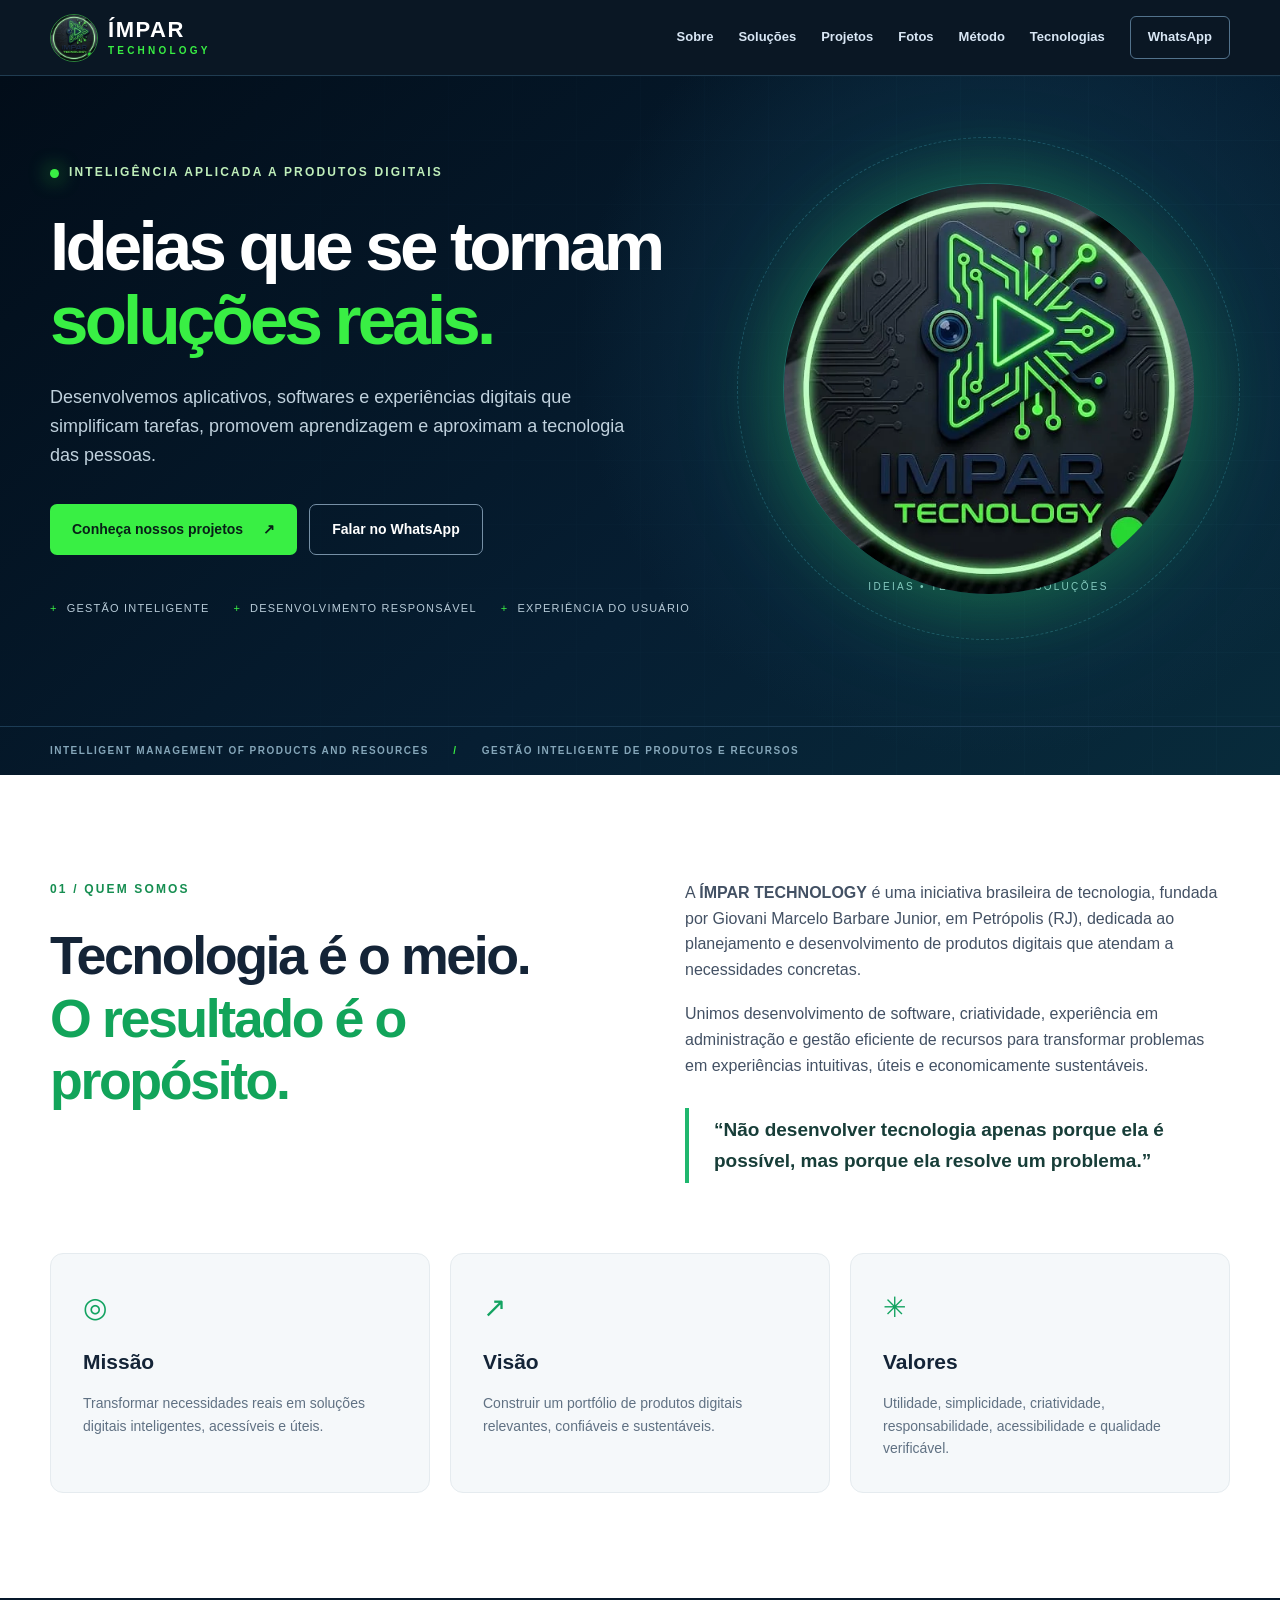
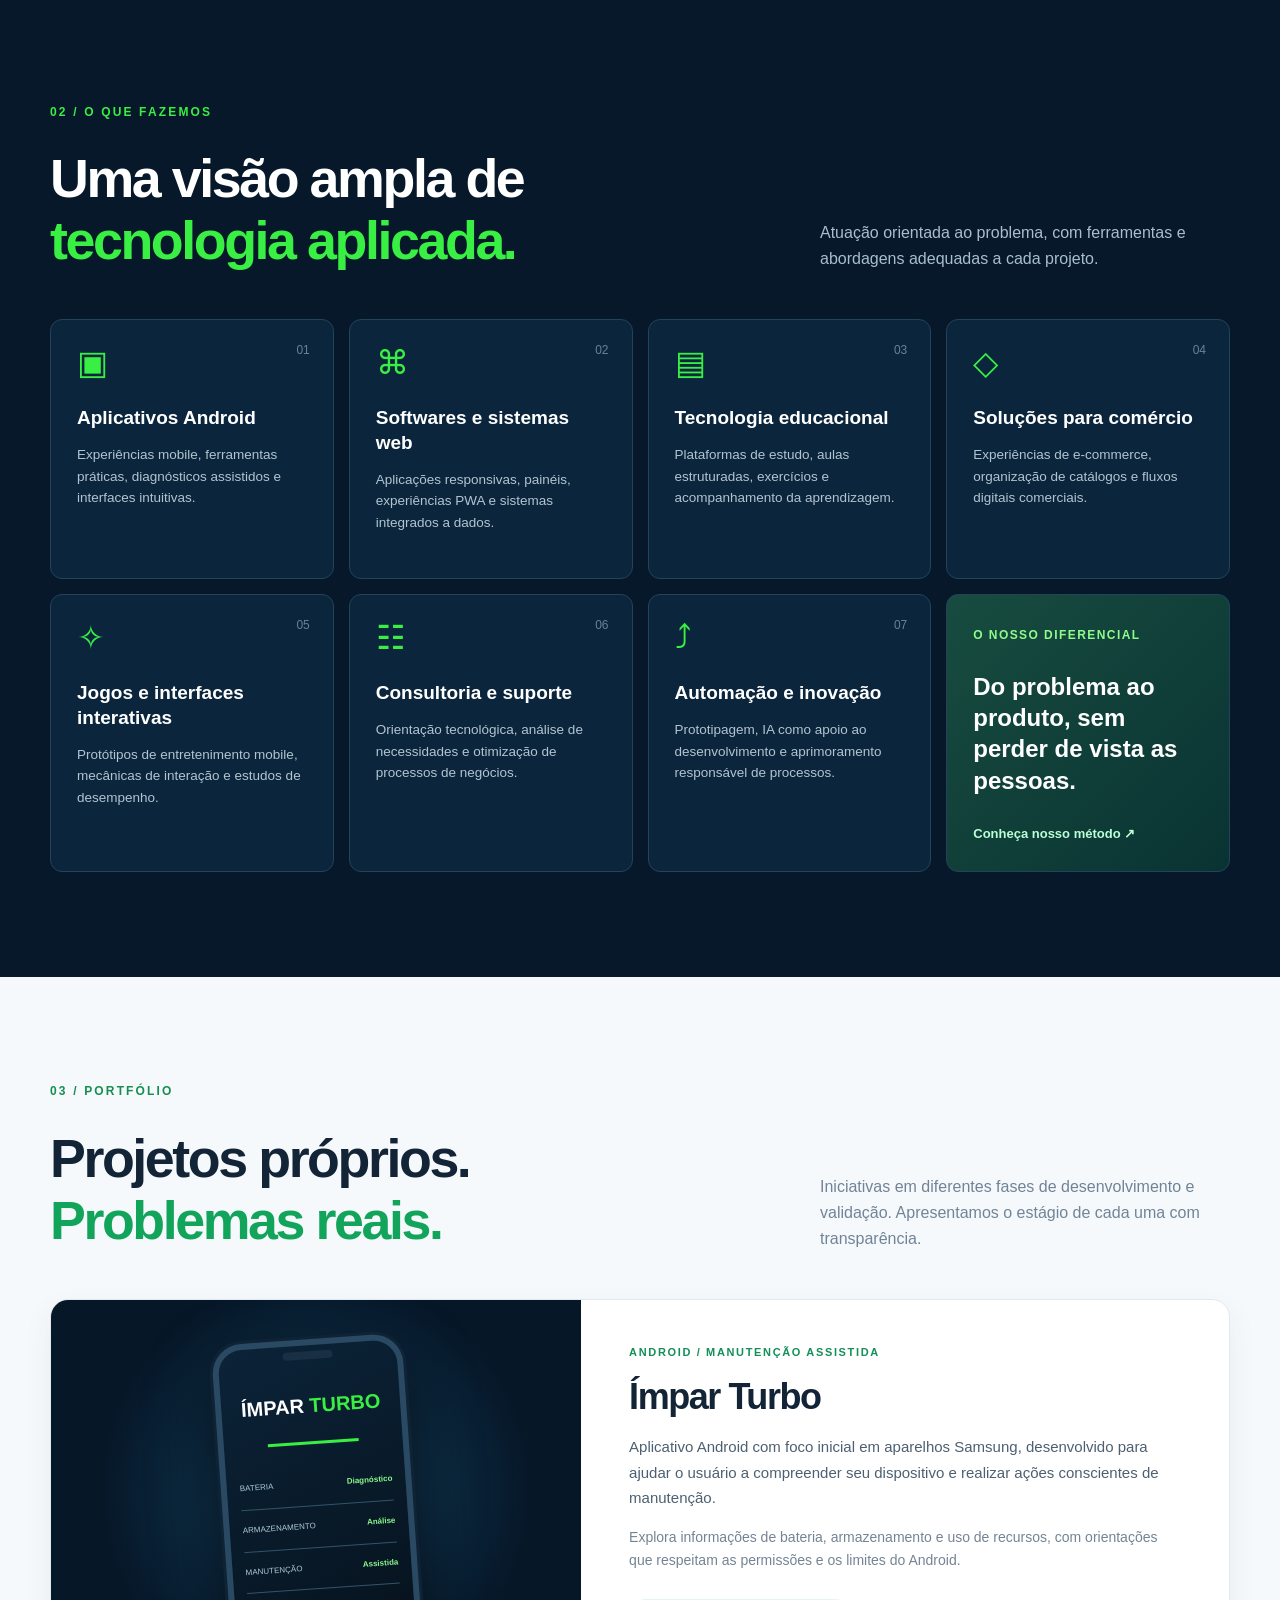
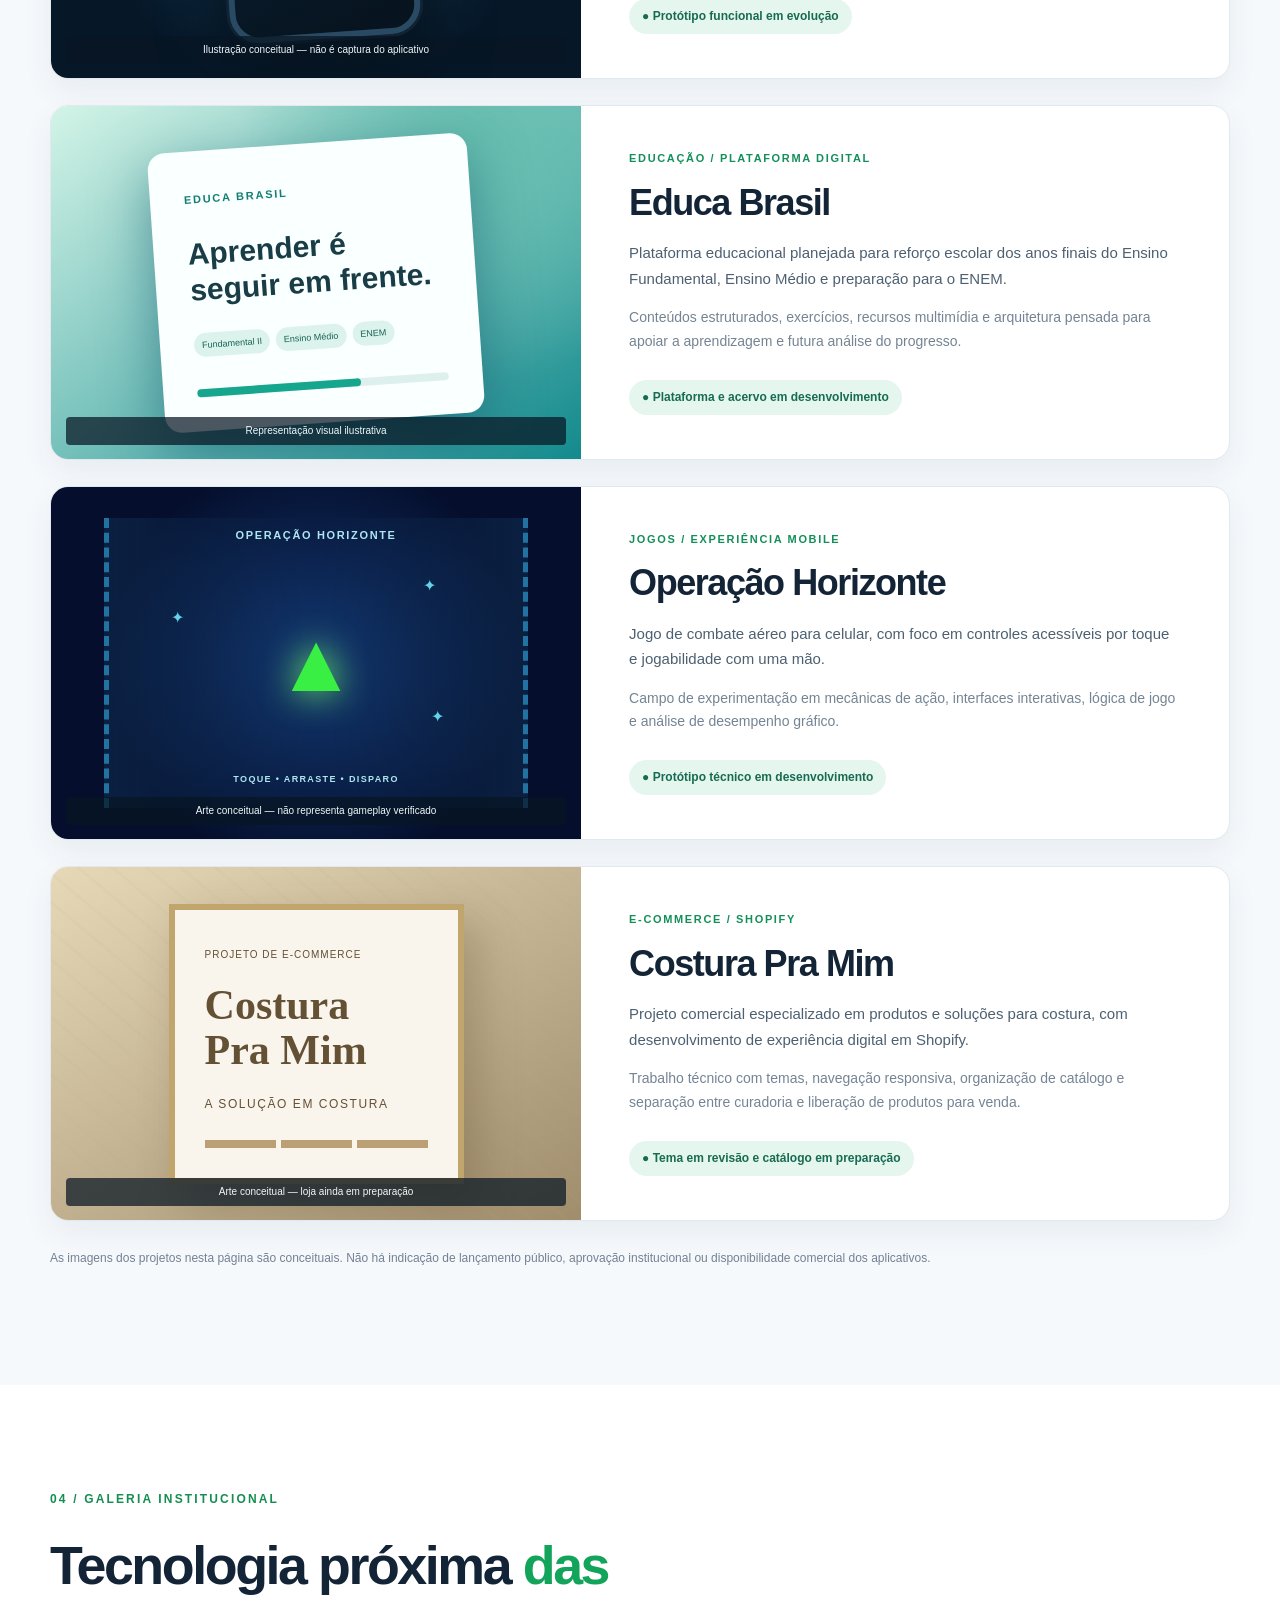
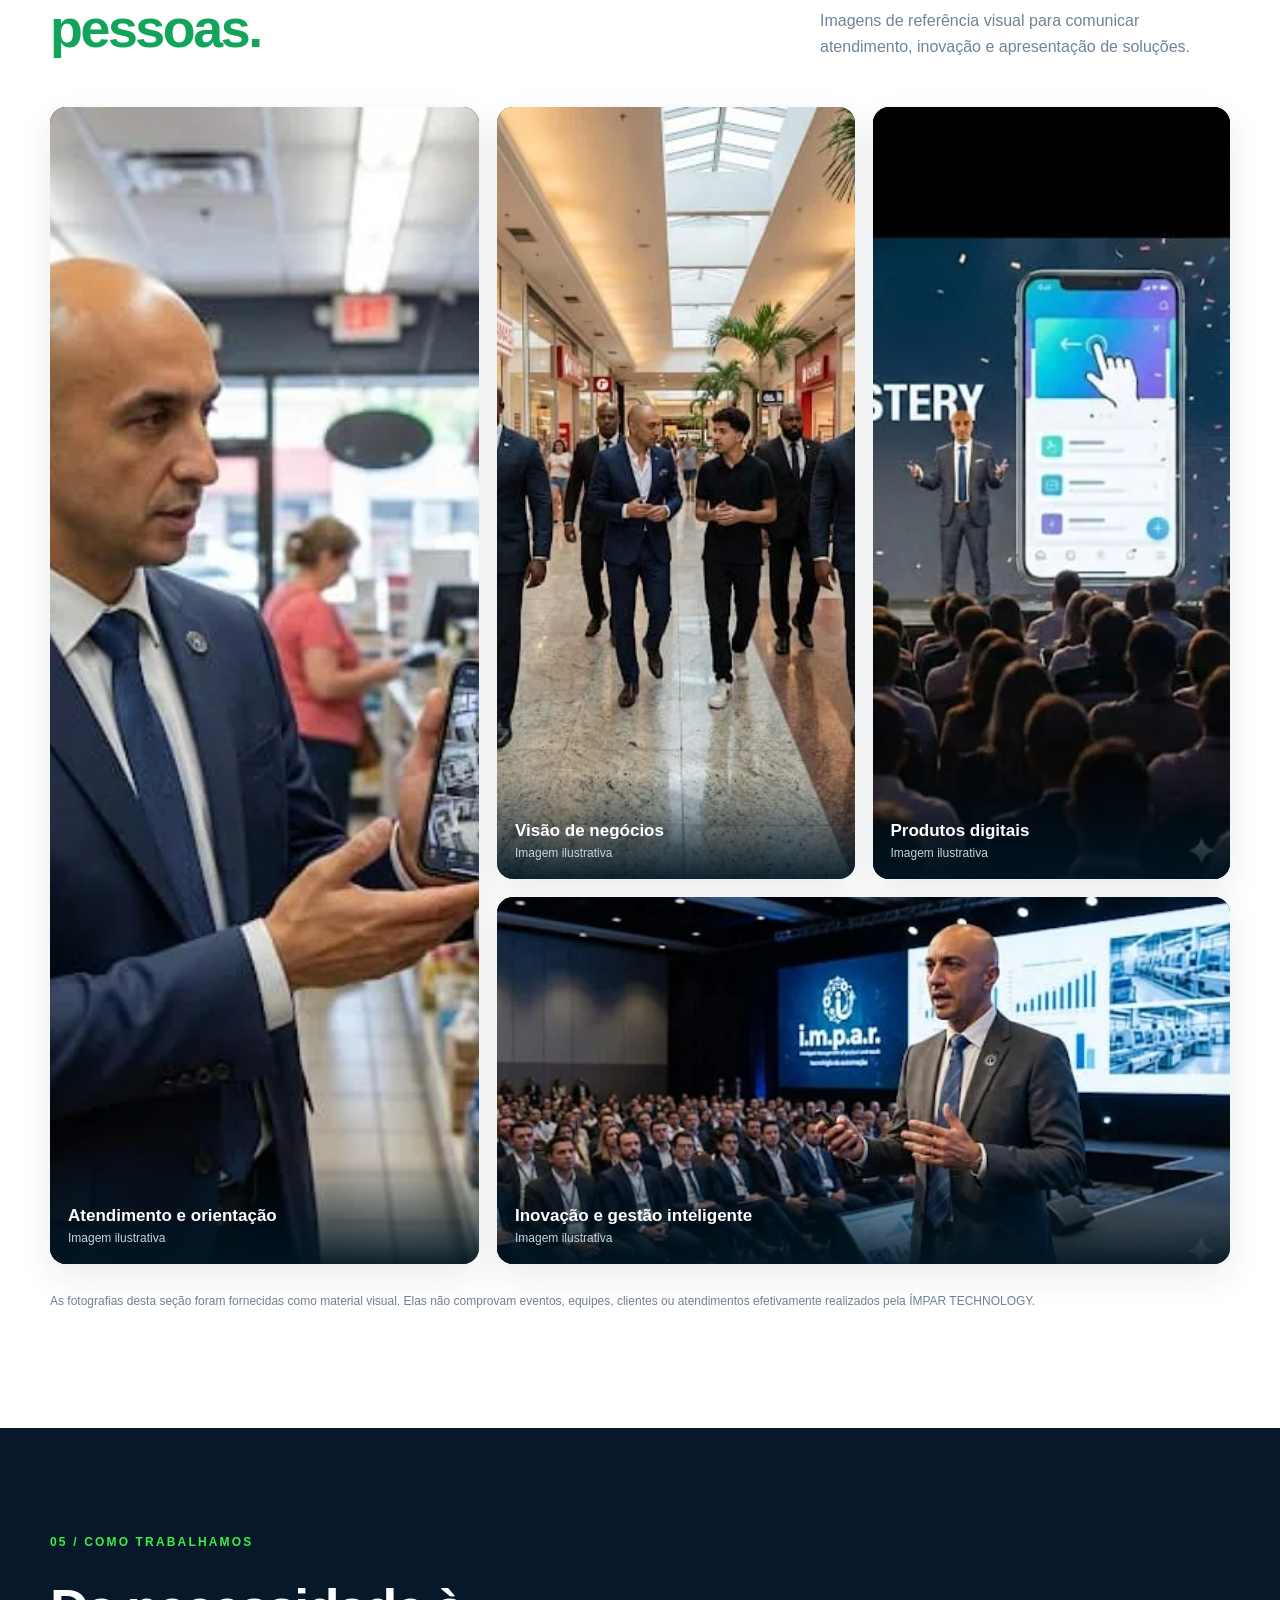
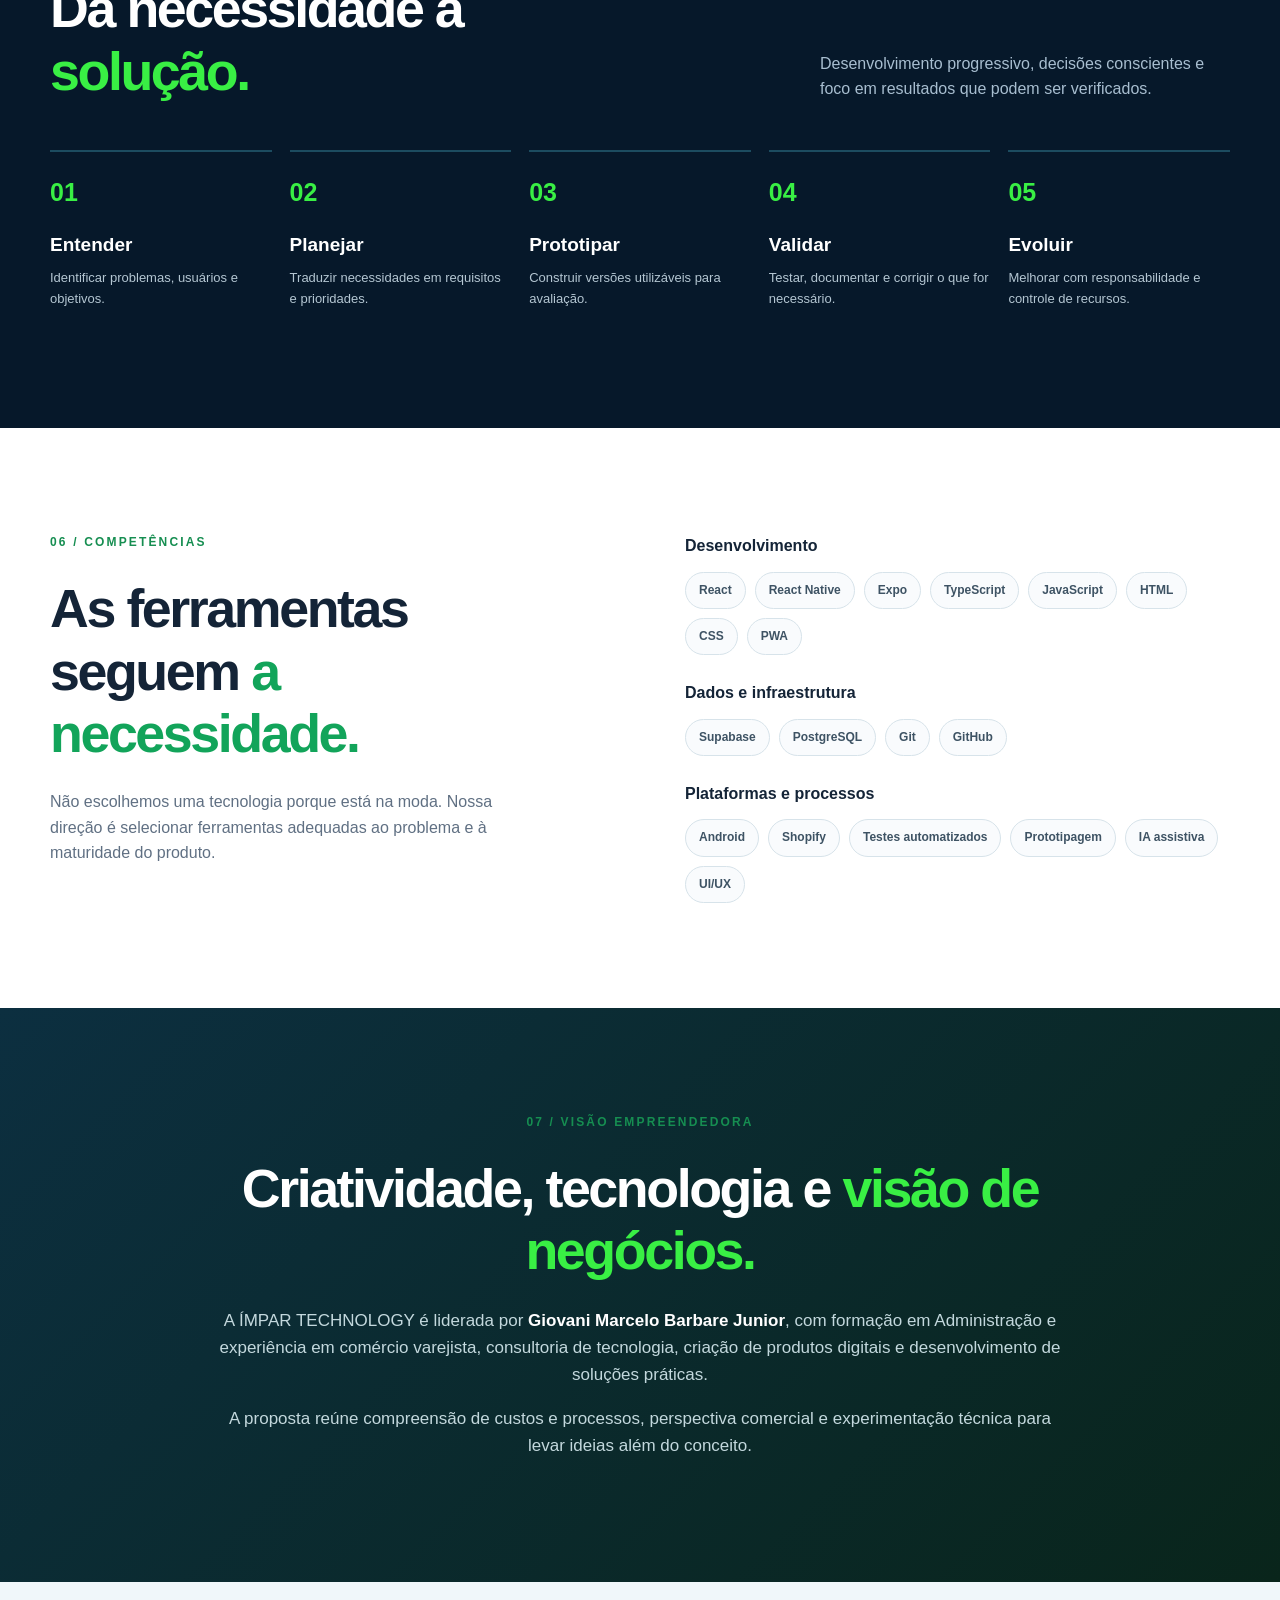
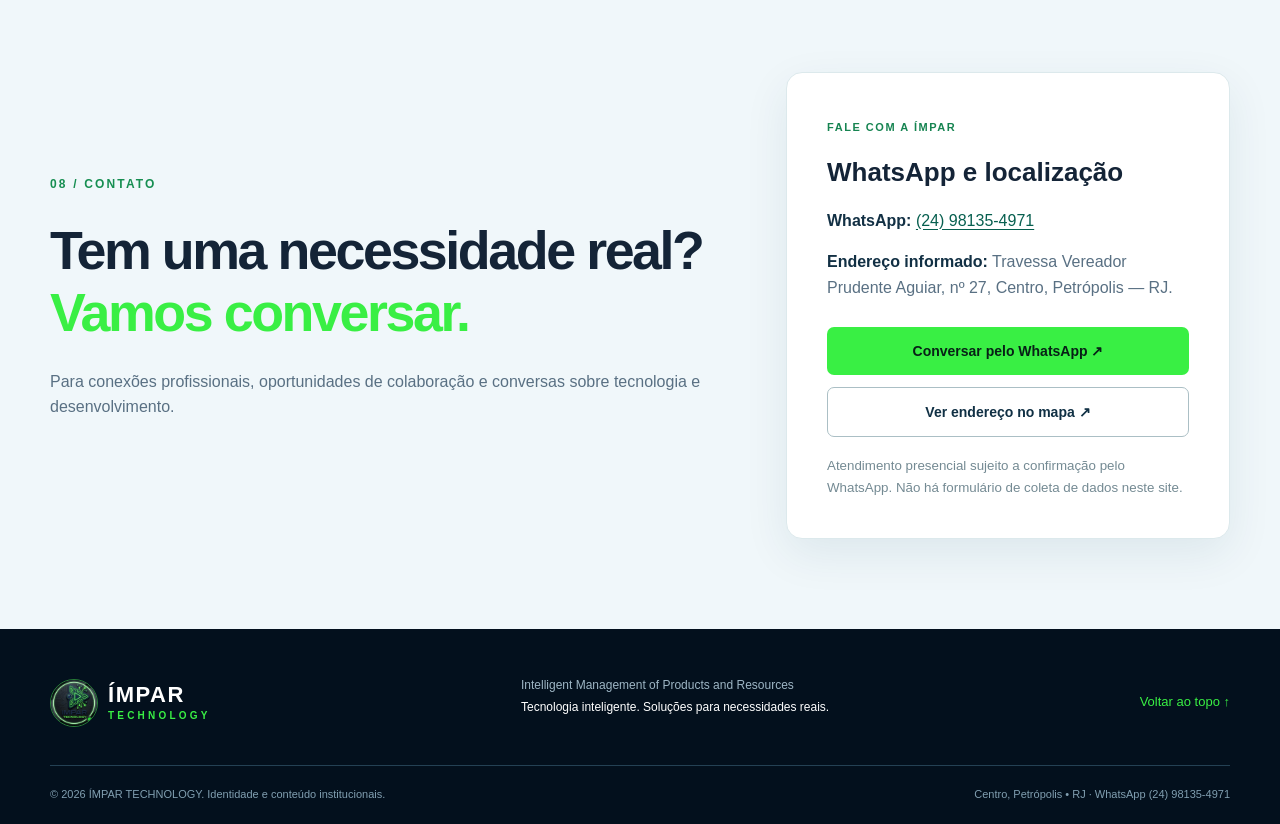
==== index.html @ 5c292a4a "Add files via upload" ====
<!doctype html>
<html lang="pt-BR">
<head>
<meta charset="utf-8"><meta name="viewport" content="width=device-width,initial-scale=1">
<meta name="theme-color" content="#06182a"><meta name="description" content="ÍMPAR TECHNOLOGY — Intelligent Management of Products and Resources. Desenvolvimento de aplicativos Android, softwares, plataformas educacionais, e-commerce e soluções digitais úteis.">
<meta name="format-detection" content="telephone=no"><meta property="og:title" content="ÍMPAR TECHNOLOGY | Tecnologia inteligente"><meta property="og:description" content="Tecnologia inteligente. Soluções para necessidades reais."><meta property="og:type" content="website"><meta property="og:image" content="assets/logo-triangulo.webp">
<link rel="icon" href="assets/favicon.svg" type="image/svg+xml"><link rel="stylesheet" href="styles.css">
<title>ÍMPAR TECHNOLOGY — Soluções para necessidades reais</title>
</head>
<body>
<a class="skip" href="#conteudo">Pular para o conteúdo</a>
<header class="header" id="topo"><div class="container nav">
<a href="#topo" class="brand" aria-label="ÍMPAR TECHNOLOGY — início"><img src="assets/logo-triangulo.webp" alt="" width="46" height="46"><span><strong>ÍMPAR</strong><small>TECHNOLOGY</small></span></a>
<button class="menu-toggle" type="button" aria-label="Abrir menu" aria-controls="menu" aria-expanded="false"><span></span><span></span><span></span></button>
<nav id="menu" aria-label="Navegação principal"><a href="#sobre">Sobre</a><a href="#solucoes">Soluções</a><a href="#projetos">Projetos</a><a href="#galeria">Fotos</a><a href="#metodo">Método</a><a href="#tecnologias">Tecnologias</a><a class="nav-contact" href="https://wa.me/5524981354971?text=Ol%C3%A1%2C%20vim%20pelo%20site%20da%20%C3%8DMpar%20Technology." target="_blank" rel="noopener noreferrer">WhatsApp</a></nav>
</div></header>
<main id="conteudo">
<section class="hero"><div class="hero-grid"></div><div class="container hero-layout"><div class="hero-copy"><div class="eyebrow"><span class="pulse"></span> Inteligência aplicada a produtos digitais</div><h1>Ideias que se tornam <em>soluções reais.</em></h1><p>Desenvolvemos aplicativos, softwares e experiências digitais que simplificam tarefas, promovem aprendizagem e aproximam a tecnologia das pessoas.</p><div class="hero-actions"><a class="button primary" href="#projetos">Conheça nossos projetos <span aria-hidden="true">↗</span></a><a class="button secondary" href="https://wa.me/5524981354971?text=Ol%C3%A1%2C%20vim%20pelo%20site%20da%20%C3%8DMpar%20Technology." target="_blank" rel="noopener noreferrer">Falar no WhatsApp</a></div><div class="hero-traits"><span>Gestão inteligente</span><span>Desenvolvimento responsável</span><span>Experiência do usuário</span></div></div><div class="hero-art"><div class="orbit orbit1"></div><div class="orbit orbit2"></div><div class="orbit orbit3"></div><img src="assets/logo-triangulo.webp" alt="Identidade visual da ÍMPAR: triângulo verde com circuitos eletrônicos" width="450" height="450"><span class="art-label">IDEIAS • TECNOLOGIA • SOLUÇÕES</span></div></div><div class="hero-bottom"><div class="container">INTELLIGENT MANAGEMENT OF PRODUCTS AND RESOURCES <span aria-hidden="true">/</span> GESTÃO INTELIGENTE DE PRODUTOS E RECURSOS</div></div></section>
<section class="section about" id="sobre"><div class="container two-col"><div><span class="section-label">01 / QUEM SOMOS</span><h2>Tecnologia é o meio.<br><span class="accent">O resultado é o propósito.</span></h2></div><div class="body-copy"><p>A <strong>ÍMPAR TECHNOLOGY</strong> é uma iniciativa brasileira de tecnologia, fundada por Giovani Marcelo Barbare Junior, em Petrópolis (RJ), dedicada ao planejamento e desenvolvimento de produtos digitais que atendam a necessidades concretas.</p><p>Unimos desenvolvimento de software, criatividade, experiência em administração e gestão eficiente de recursos para transformar problemas em experiências intuitivas, úteis e economicamente sustentáveis.</p><div class="quote">“Não desenvolver tecnologia apenas porque ela é possível, mas porque ela resolve um problema.”</div></div></div>
<div class="container pillars"><article><span class="mini-icon">◎</span><h3>Missão</h3><p>Transformar necessidades reais em soluções digitais inteligentes, acessíveis e úteis.</p></article><article><span class="mini-icon">↗</span><h3>Visão</h3><p>Construir um portfólio de produtos digitais relevantes, confiáveis e sustentáveis.</p></article><article><span class="mini-icon">✳</span><h3>Valores</h3><p>Utilidade, simplicidade, criatividade, responsabilidade, acessibilidade e qualidade verificável.</p></article></div></section>
<section class="section section-dark" id="solucoes"><div class="container"><span class="section-label">02 / O QUE FAZEMOS</span><div class="section-head"><h2>Uma visão ampla de <span class="accent">tecnologia aplicada.</span></h2><p>Atuação orientada ao problema, com ferramentas e abordagens adequadas a cada projeto.</p></div><div class="service-grid"><article class="service"><span class="service-number">01</span><div class="service-icon">▣</div><h3>Aplicativos Android</h3><p>Experiências mobile, ferramentas práticas, diagnósticos assistidos e interfaces intuitivas.</p></article><article class="service"><span class="service-number">02</span><div class="service-icon">⌘</div><h3>Softwares e sistemas web</h3><p>Aplicações responsivas, painéis, experiências PWA e sistemas integrados a dados.</p></article><article class="service"><span class="service-number">03</span><div class="service-icon">▤</div><h3>Tecnologia educacional</h3><p>Plataformas de estudo, aulas estruturadas, exercícios e acompanhamento da aprendizagem.</p></article><article class="service"><span class="service-number">04</span><div class="service-icon">◇</div><h3>Soluções para comércio</h3><p>Experiências de e-commerce, organização de catálogos e fluxos digitais comerciais.</p></article><article class="service"><span class="service-number">05</span><div class="service-icon">✧</div><h3>Jogos e interfaces interativas</h3><p>Protótipos de entretenimento mobile, mecânicas de interação e estudos de desempenho.</p></article><article class="service"><span class="service-number">06</span><div class="service-icon">☷</div><h3>Consultoria e suporte</h3><p>Orientação tecnológica, análise de necessidades e otimização de processos de negócios.</p></article><article class="service"><span class="service-number">07</span><div class="service-icon">⤴</div><h3>Automação e inovação</h3><p>Prototipagem, IA como apoio ao desenvolvimento e aprimoramento responsável de processos.</p></article><article class="service service-final"><span>O nosso diferencial</span><h3>Do problema ao produto, sem perder de vista as pessoas.</h3><a href="#metodo">Conheça nosso método ↗</a></article></div></div></section>
<section class="section projects" id="projetos"><div class="container"><span class="section-label">03 / PORTFÓLIO</span><div class="section-head"><h2>Projetos próprios.<br><span class="accent">Problemas reais.</span></h2><p>Iniciativas em diferentes fases de desenvolvimento e validação. Apresentamos o estágio de cada uma com transparência.</p></div>
<div class="project-list"><article class="project-card"><div class="project-visual visual-turbo"><div class="device"><div class="device-top"></div><div class="device-title">ÍMPAR <b>TURBO</b></div><div class="device-line"></div><div class="device-stat">BATERIA <strong>Diagnóstico</strong></div><div class="device-stat">ARMAZENAMENTO <strong>Análise</strong></div><div class="device-stat">MANUTENÇÃO <strong>Assistida</strong></div></div><span class="visual-caption">Ilustração conceitual — não é captura do aplicativo</span></div><div class="project-text"><div class="project-tag">ANDROID / MANUTENÇÃO ASSISTIDA</div><h3>Ímpar Turbo</h3><p>Aplicativo Android com foco inicial em aparelhos Samsung, desenvolvido para ajudar o usuário a compreender seu dispositivo e realizar ações conscientes de manutenção.</p><p class="project-details">Explora informações de bateria, armazenamento e uso de recursos, com orientações que respeitam as permissões e os limites do Android.</p><div class="status">● Protótipo funcional em evolução</div></div></article>
<article class="project-card"><div class="project-visual visual-educa"><div class="edu-card"><span>EDUCA BRASIL</span><h4>Aprender é<br>seguir em frente.</h4><div class="edu-pills"><i>Fundamental II</i><i>Ensino Médio</i><i>ENEM</i></div><div class="edu-progress"><span></span></div></div><span class="visual-caption">Representação visual ilustrativa</span></div><div class="project-text"><div class="project-tag">EDUCAÇÃO / PLATAFORMA DIGITAL</div><h3>Educa Brasil</h3><p>Plataforma educacional planejada para reforço escolar dos anos finais do Ensino Fundamental, Ensino Médio e preparação para o ENEM.</p><p class="project-details">Conteúdos estruturados, exercícios, recursos multimídia e arquitetura pensada para apoiar a aprendizagem e futura análise do progresso.</p><div class="status">● Plataforma e acervo em desenvolvimento</div></div></article>
<article class="project-card"><div class="project-visual visual-game"><div class="game-scene"><span class="game-hud">OPERAÇÃO HORIZONTE</span><span class="star s1">✦</span><span class="star s2">✦</span><span class="star s3">✦</span><div class="plane">▲</div><span class="game-hud bottom">TOQUE • ARRASTE • DISPARO</span></div><span class="visual-caption">Arte conceitual — não representa gameplay verificado</span></div><div class="project-text"><div class="project-tag">JOGOS / EXPERIÊNCIA MOBILE</div><h3>Operação Horizonte</h3><p>Jogo de combate aéreo para celular, com foco em controles acessíveis por toque e jogabilidade com uma mão.</p><p class="project-details">Campo de experimentação em mecânicas de ação, interfaces interativas, lógica de jogo e análise de desempenho gráfico.</p><div class="status">● Protótipo técnico em desenvolvimento</div></div></article>
<article class="project-card"><div class="project-visual visual-costura"><div class="store-illustration"><small>PROJETO DE E-COMMERCE</small><strong>Costura<br>Pra Mim</strong><span>A solução em costura</span><div class="store-lines"><i></i><i></i><i></i></div></div><span class="visual-caption">Arte conceitual — loja ainda em preparação</span></div><div class="project-text"><div class="project-tag">E-COMMERCE / SHOPIFY</div><h3>Costura Pra Mim</h3><p>Projeto comercial especializado em produtos e soluções para costura, com desenvolvimento de experiência digital em Shopify.</p><p class="project-details">Trabalho técnico com temas, navegação responsiva, organização de catálogo e separação entre curadoria e liberação de produtos para venda.</p><div class="status">● Tema em revisão e catálogo em preparação</div></div></article></div>
<p class="footnote">As imagens dos projetos nesta página são conceituais. Não há indicação de lançamento público, aprovação institucional ou disponibilidade comercial dos aplicativos.</p></div></section>
<section class="section photo-section" id="galeria"><div class="container"><span class="section-label">04 / GALERIA INSTITUCIONAL</span><div class="section-head"><h2>Tecnologia próxima <span class="accent">das pessoas.</span></h2><p>Imagens de referência visual para comunicar atendimento, inovação e apresentação de soluções.</p></div><div class="photo-grid">
<figure class="photo-card photo-large"><img src="assets/atendimento-ilustrativo.webp" alt="Cena ilustrativa de apresentação de tecnologia a um cliente em estabelecimento comercial" loading="lazy" width="750" height="920"><figcaption><strong>Atendimento e orientação</strong><span>Imagem ilustrativa</span></figcaption></figure>
<figure class="photo-card"><img src="assets/equipe-ilustrativa.webp" alt="Cena ilustrativa de grupo caminhando em centro comercial" loading="lazy" width="750" height="920"><figcaption><strong>Visão de negócios</strong><span>Imagem ilustrativa</span></figcaption></figure>
<figure class="photo-card"><img src="assets/apresentacao-ilustrativa.webp" alt="Cena ilustrativa de apresentação de aplicativo para uma plateia" loading="lazy" width="750" height="920"><figcaption><strong>Produtos digitais</strong><span>Imagem ilustrativa</span></figcaption></figure>
<figure class="photo-card photo-wide"><img src="assets/evento-ilustrativo.webp" alt="Cena ilustrativa de apresentação corporativa sobre tecnologia e gestão" loading="lazy" width="1200" height="600"><figcaption><strong>Inovação e gestão inteligente</strong><span>Imagem ilustrativa</span></figcaption></figure>
</div><p class="footnote">As fotografias desta seção foram fornecidas como material visual. Elas não comprovam eventos, equipes, clientes ou atendimentos efetivamente realizados pela ÍMPAR TECHNOLOGY.</p></div></section>
<section class="section section-dark" id="metodo"><div class="container"><span class="section-label">05 / COMO TRABALHAMOS</span><div class="section-head"><h2>Da necessidade à <span class="accent">solução.</span></h2><p>Desenvolvimento progressivo, decisões conscientes e foco em resultados que podem ser verificados.</p></div><div class="steps"><div><b>01</b><h3>Entender</h3><p>Identificar problemas, usuários e objetivos.</p></div><div><b>02</b><h3>Planejar</h3><p>Traduzir necessidades em requisitos e prioridades.</p></div><div><b>03</b><h3>Prototipar</h3><p>Construir versões utilizáveis para avaliação.</p></div><div><b>04</b><h3>Validar</h3><p>Testar, documentar e corrigir o que for necessário.</p></div><div><b>05</b><h3>Evoluir</h3><p>Melhorar com responsabilidade e controle de recursos.</p></div></div></div></section>
<section class="section" id="tecnologias"><div class="container two-col"><div><span class="section-label">06 / COMPETÊNCIAS</span><h2>As ferramentas seguem <span class="accent">a necessidade.</span></h2><p class="muted">Não escolhemos uma tecnologia porque está na moda. Nossa direção é selecionar ferramentas adequadas ao problema e à maturidade do produto.</p></div><div class="tech-block"><h3>Desenvolvimento</h3><div class="tags"><span>React</span><span>React Native</span><span>Expo</span><span>TypeScript</span><span>JavaScript</span><span>HTML</span><span>CSS</span><span>PWA</span></div><h3>Dados e infraestrutura</h3><div class="tags"><span>Supabase</span><span>PostgreSQL</span><span>Git</span><span>GitHub</span></div><h3>Plataformas e processos</h3><div class="tags"><span>Android</span><span>Shopify</span><span>Testes automatizados</span><span>Prototipagem</span><span>IA assistiva</span><span>UI/UX</span></div></div></div></section>
<section class="section founder"><div class="container founder-inner"><span class="section-label">07 / VISÃO EMPREENDEDORA</span><h2>Criatividade, tecnologia e <span class="accent">visão de negócios.</span></h2><p>A ÍMPAR TECHNOLOGY é liderada por <strong>Giovani Marcelo Barbare Junior</strong>, com formação em Administração e experiência em comércio varejista, consultoria de tecnologia, criação de produtos digitais e desenvolvimento de soluções práticas.</p><p>A proposta reúne compreensão de custos e processos, perspectiva comercial e experimentação técnica para levar ideias além do conceito.</p></div></section>
<section class="contact-section" id="contato"><div class="container contact-layout"><div><span class="section-label">08 / CONTATO</span><h2>Tem uma necessidade real?<br><span class="accent">Vamos conversar.</span></h2><p>Para conexões profissionais, oportunidades de colaboração e conversas sobre tecnologia e desenvolvimento.</p></div><div class="contact-card"><span>FALE COM A ÍMPAR</span><h3>WhatsApp e localização</h3><p><strong>WhatsApp:</strong> <a href="https://wa.me/5524981354971" target="_blank" rel="noopener noreferrer">(24) 98135-4971</a></p><p><strong>Endereço informado:</strong> Travessa Vereador Prudente Aguiar, nº 27, Centro, Petrópolis — RJ.</p><a class="button primary" href="https://wa.me/5524981354971?text=Ol%C3%A1%2C%20vim%20pelo%20site%20da%20%C3%8DMpar%20Technology." target="_blank" rel="noopener noreferrer">Conversar pelo WhatsApp ↗</a><a class="button outline-dark" href="https://www.google.com/maps/search/?api=1&amp;query=Travessa+Vereador+Prudente+Aguiar+27+Centro+Petr%C3%B3polis+RJ" target="_blank" rel="noopener noreferrer">Ver endereço no mapa ↗</a><small>Atendimento presencial sujeito a confirmação pelo WhatsApp. Não há formulário de coleta de dados neste site.</small></div></div></section>
</main><footer><div class="container footer-main"><div class="brand footer-brand"><img src="assets/logo-triangulo.webp" alt="" width="44" height="44"><span><strong>ÍMPAR</strong><small>TECHNOLOGY</small></span></div><p>Intelligent Management of Products and Resources<br><span>Tecnologia inteligente. Soluções para necessidades reais.</span></p><a href="#topo">Voltar ao topo ↑</a></div><div class="container footer-base"><span>© <span id="year">2026</span> ÍMPAR TECHNOLOGY. Identidade e conteúdo institucionais.</span><span>Centro, Petrópolis • RJ · WhatsApp (24) 98135-4971</span></div></footer>
<script src="script.js" defer></script>
</body></html>
---- styles.css ----
:root{--navy:#06182a;--deep:#03101d;--navy2:#0b263d;--green:#65ed38;--cyan:#31b9f4;--text:#142437;--muted:#5c6b7c;--light:#f5f8fb;--white:#fff}*{box-sizing:border-box}html{scroll-behavior:smooth;scroll-padding-top:85px}body{margin:0;font-family:Inter,"Segoe UI",Arial,sans-serif;color:var(--text);background:white;line-height:1.6}a{color:inherit;text-decoration:none}button{font:inherit}img{max-width:100%;height:auto}.container{width:min(1180px,calc(100% - 44px));margin-inline:auto}.skip{position:absolute;top:-50px;left:12px;background:#fff;color:#000;padding:10px;z-index:999}.skip:focus{top:12px}.header{height:76px;background:rgba(3,16,29,.97);border-bottom:1px solid #203c51;position:sticky;top:0;z-index:100;backdrop-filter:blur(15px)}.nav{height:100%;display:flex;align-items:center;justify-content:space-between;gap:20px}.brand{display:flex;align-items:center;gap:10px;color:white;line-height:1}.brand img{width:48px;height:48px;object-fit:cover;border-radius:12px}.brand strong{display:block;font-weight:850;letter-spacing:.07em;font-size:22px}.brand small{display:block;font-size:10px;letter-spacing:.32em;color:var(--green);font-weight:800;margin-top:5px}.nav nav{display:flex;align-items:center;gap:25px;color:#d9e7f5;font-size:13px;font-weight:650}.nav nav a:hover,.nav nav a:focus-visible{color:var(--green)}.nav-contact{border:1px solid #52728c;border-radius:6px;padding:10px 17px}.menu-toggle{display:none}.hero{position:relative;background:radial-gradient(circle at 77% 39%,#103a51 0,transparent 38%),linear-gradient(140deg,#020d19,#061e32 60%,#082b3b);color:white;overflow:hidden}.hero-grid{position:absolute;inset:0;opacity:.23;background-image:linear-gradient(#2f698244 1px,transparent 1px),linear-gradient(90deg,#2f698244 1px,transparent 1px);background-size:64px 64px;mask-image:linear-gradient(90deg,transparent 3%,black 95%)}.hero-layout{min-height:650px;display:grid;grid-template-columns:1.16fr .84fr;gap:30px;align-items:center;position:relative;padding-block:60px 85px}.eyebrow,.section-label{font-size:12px;font-weight:800;letter-spacing:.18em;text-transform:uppercase}.eyebrow{display:inline-flex;gap:10px;align-items:center;color:#bfeeba}.pulse{background:var(--green);width:9px;height:9px;display:inline-block;border-radius:50%;box-shadow:0 0 20px var(--green)}h1,h2,h3,h4,p{margin-top:0}.hero h1{font-size:clamp(45px,5.4vw,79px);line-height:1.07;letter-spacing:-.055em;margin:25px 0 25px;max-width:690px}.hero h1 em{font-style:normal;color:var(--green)}.hero-copy>p{font-size:18px;color:#c0d1dd;max-width:600px}.hero-actions{display:flex;flex-wrap:wrap;gap:12px;margin-top:35px}.button{display:inline-flex;align-items:center;justify-content:center;gap:20px;padding:13px 22px;border-radius:7px;font-size:14px;font-weight:800;transition:transform .15s,background .15s}.button:hover{transform:translateY(-2px)}.button:focus-visible,a:focus-visible,button:focus-visible{outline:3px solid #7edfff;outline-offset:3px}.primary{background:var(--green);color:#082017}.primary:hover{background:#82ff53}.secondary{border:1px solid #7690a6;color:white}.hero-traits{display:flex;gap:24px;flex-wrap:wrap;margin-top:45px;color:#b8cbd8;font-size:11px;text-transform:uppercase;letter-spacing:.11em}.hero-traits span:before{content:'+';color:var(--green);margin-right:9px}.hero-art{min-height:480px;display:grid;place-items:center;position:relative}.hero-art img{width:min(410px,86%);aspect-ratio:1/1;object-fit:contain;mix-blend-mode:screen;position:relative;z-index:3;filter:drop-shadow(0 12px 50px #35e75d33)}.orbit{position:absolute;aspect-ratio:1;border:1px solid #59cae83d;border-radius:50%;width:85%}.orbit2{width:104%;border-style:dashed;animation:turn 80s linear infinite}.orbit3{width:66%;border-color:#64ed384e}.art-label{position:absolute;bottom:7%;color:#92c4d0;letter-spacing:.23em;font-size:10px}@keyframes turn{to{transform:rotate(360deg)}}.hero-bottom{position:relative;border-top:1px solid #1c3c55;padding:16px 0;color:#85a6b9;font-size:10px;letter-spacing:.15em;font-weight:700}.hero-bottom span{color:var(--green);padding:0 20px}.section{padding:105px 0}.section-label{color:#168e51;display:block;margin-bottom:25px}.section-dark .section-label{color:var(--green)}h2{font-size:clamp(35px,4.2vw,56px);line-height:1.16;letter-spacing:-.045em;margin-bottom:25px}.accent{color:#12a45a}.section-dark .accent,.founder .accent,.contact-section .accent{color:var(--green)}.two-col{display:grid;grid-template-columns:1fr 1fr;gap:90px}.body-copy{font-size:16px;color:#435164}.body-copy p{margin-bottom:19px}.quote{margin-top:30px;border-left:4px solid #1fb76e;padding:7px 0 7px 25px;color:#173d38;font-size:19px;font-weight:700}.pillars{display:grid;grid-template-columns:repeat(3,1fr);gap:20px;margin-top:70px}.pillars article{background:#f5f8fa;padding:32px;border:1px solid #e5ebef;border-radius:13px}.pillars h3{font-size:21px;margin:14px 0}.pillars p{color:#607183;margin:0;font-size:14px}.mini-icon{font-size:28px;color:#13a361}.section-dark{background:#06182a;color:white}.section-head{display:flex;justify-content:space-between;align-items:end;gap:50px;margin-bottom:48px}.section-head h2{max-width:620px;margin:0}.section-head p{max-width:410px;margin:0;color:#708497}.section-dark .section-head p{color:#a8bed0}.service-grid{display:grid;grid-template-columns:repeat(4,1fr);gap:15px}.service{background:#0b263c;border:1px solid #23435a;min-height:260px;padding:26px;border-radius:12px;position:relative;transition:border-color .15s,transform .15s}.service:hover{border-color:#50d65c;transform:translateY(-3px)}.service-number{position:absolute;top:21px;right:23px;color:#668396;font-size:12px}.service-icon{font-size:33px;color:var(--green);line-height:1;margin-bottom:27px}.service h3{font-size:19px;line-height:1.3;margin-bottom:13px}.service p{font-size:13.5px;color:#b3c4d0;margin:0}.service-final{background:linear-gradient(135deg,#184c40,#093332)}.service-final>span{font-size:12px;color:#8efc8a;font-weight:800;text-transform:uppercase;letter-spacing:.12em}.service-final h3{font-size:24px;margin:24px 0}.service-final a{font-size:13px;color:#b9ffd6;font-weight:800}.projects{background:#f6f9fc}.project-list{display:grid;gap:26px}.project-card{display:grid;grid-template-columns:45% 55%;background:#fff;border:1px solid #e1e8ef;border-radius:18px;overflow:hidden;box-shadow:0 12px 30px #102c4410}.project-visual{min-height:350px;position:relative;display:grid;place-items:center;overflow:hidden}.visual-caption{position:absolute;bottom:14px;left:15px;right:15px;text-align:center;font-size:10px;color:#eef7fa;background:#071523b8;padding:6px;border-radius:4px}.visual-turbo{background:radial-gradient(circle at 50% 50%,#144362,#061728 66%)}.device{width:191px;height:300px;border:6px solid #294a62;border-radius:30px;background:linear-gradient(155deg,#0b2338,#07131e);box-shadow:0 0 0 3px #102335,0 28px 65px #000a;color:white;padding:23px 13px;transform:rotate(-4deg)}.device-top{width:50px;height:8px;border-radius:10px;background:#192f43;margin:-17px auto 30px}.device-title{text-align:center;font-size:20px;font-weight:850}.device-title b{color:var(--green)}.device-line{height:3px;background:var(--green);margin:20px auto;width:60%}.device-stat{display:flex;justify-content:space-between;flex-wrap:wrap;border-bottom:1px solid #31546a;font-size:8px;color:#adcbd8;gap:5px;padding:14px 0}.device-stat strong{color:#89f98c}.visual-educa{background:radial-gradient(circle at 80% 10%,#66beaf 0,transparent 45%),linear-gradient(145deg,#d3f4e7,#138a8d)}.edu-card{width:79%;max-width:320px;padding:34px;background:#faffff;border-radius:17px;box-shadow:0 20px 55px #054d6580;transform:rotate(-4deg)}.edu-card>span{font-size:11px;letter-spacing:.16em;font-weight:900;color:#127f73}.edu-card h4{font-size:30px;line-height:1.2;margin:25px 0;color:#183d46}.edu-pills{display:flex;flex-wrap:wrap;gap:6px}.edu-pills i{font-size:9px;padding:5px 8px;font-style:normal;background:#dcf2ed;border-radius:30px;color:#176553}.edu-progress{height:8px;background:#def0ee;border-radius:10px;margin-top:32px}.edu-progress span{height:100%;display:block;background:#16a68d;width:65%;border-radius:10px}.visual-game{background:radial-gradient(circle at center,#123872,#050f2d 65%)}.game-scene{height:290px;width:80%;border-left:5px dashed #2273a1;border-right:5px dashed #2273a1;display:flex;align-items:center;justify-content:center;position:relative;background:linear-gradient(90deg,#12365d6b,transparent,#12365d6b)}.game-hud{position:absolute;top:9px;font-size:11px;color:#aee6f2;font-weight:850;letter-spacing:.15em}.game-hud.bottom{top:auto;bottom:22px;font-size:9px}.star{position:absolute;color:#61d5e7}.s1{top:30%;left:15%}.s2{top:19%;right:21%}.s3{bottom:27%;right:19%}.plane{font-size:83px;color:var(--green);filter:drop-shadow(0 0 18px #76ff65);transform:rotate(0deg)}.visual-costura{background:repeating-linear-gradient(40deg,#b6a78b12,#b6a78b12 3px,transparent 3px,transparent 22px),linear-gradient(150deg,#e7d9b8,#9f8d6c)}.store-illustration{width:75%;max-width:295px;background:#f9f5ec;padding:30px;border:6px solid #c0a66c;box-shadow:14px 18px 40px #59472e4c;color:#645034}.store-illustration small{font-size:10px;letter-spacing:.1em}.store-illustration strong{font-family:Georgia,serif;display:block;font-size:42px;line-height:1.06;margin:18px 0}.store-illustration span{font-size:12px;letter-spacing:.13em;text-transform:uppercase}.store-lines{display:flex;gap:5px;margin-top:24px}.store-lines i{width:33%;height:8px;background:#baa074}.project-text{padding:44px 48px;align-self:center}.project-tag{font-size:11px;color:#138f59;letter-spacing:.15em;font-weight:850}.project-text h3{font-size:36px;line-height:1.2;letter-spacing:-.04em;margin:13px 0 16px}.project-text p{font-size:15px;color:#4d6071;line-height:1.7}.project-details{font-size:14px!important;color:#748494!important}.status{display:inline-block;margin-top:12px;color:#176b51;background:#e5f6ef;border-radius:40px;padding:8px 13px;font-size:12px;font-weight:850}.footnote{font-size:12px;color:#738195;margin-top:28px}.steps{display:grid;grid-template-columns:repeat(5,1fr);gap:18px}.steps>div{border-top:2px solid #1c4c60;padding-top:20px}.steps b{color:var(--green);font-size:25px}.steps h3{font-size:19px;margin:18px 0 8px}.steps p{font-size:13px;color:#b4c6d2}.muted{color:#607083;max-width:470px}.tech-block h3{font-size:16px;margin:0 0 13px}.tech-block h3:not(:first-child){margin-top:25px}.tags{display:flex;gap:9px;flex-wrap:wrap}.tags span{border:1px solid #d7e3ea;border-radius:30px;padding:8px 13px;font-size:12px;font-weight:650;color:#3e5364;background:#f9fbfd}.founder{background:linear-gradient(135deg,#0c2f40,#09251b);color:white}.founder-inner{max-width:850px;text-align:center}.founder p{color:#c3d8dd;font-size:17px}.founder strong{color:white}.contact-section{background:#f0f7fa;padding:90px 0}.contact-layout{display:grid;grid-template-columns:1.2fr .8fr;gap:70px;align-items:center}.contact-layout p{color:#597083}.contact-card{background:white;border:1px solid #dce9ec;padding:40px;border-radius:16px;box-shadow:0 15px 45px #0e395215}.contact-card>span{font-size:11px;letter-spacing:.14em;color:#168451;font-weight:850}.contact-card h3{font-size:26px;margin:14px 0}.contact-card small{display:block;color:#748a93;margin-top:18px}.contact-card .button{width:100%;margin-top:10px}footer{background:#03101d;color:white;padding:46px 0 20px}.footer-main{display:flex;align-items:center;justify-content:space-between;gap:30px}.footer-main p{color:#9eb6c5;font-size:12px;line-height:1.8}.footer-main p span{color:white}.footer-main>a{font-size:13px;color:var(--green)}.footer-base{display:flex;justify-content:space-between;border-top:1px solid #244154;margin-top:35px;padding-top:20px;font-size:11px;color:#819fb1;gap:20px}@media(max-width:1000px){.service-grid{grid-template-columns:repeat(2,1fr)}.hero-layout{grid-template-columns:1.1fr .9fr}.hero-art{min-height:360px}.two-col{gap:40px}.steps{grid-template-columns:repeat(3,1fr)}}@media(max-width:760px){.header{height:68px}.brand strong{font-size:19px}.brand small{font-size:9px}.menu-toggle{display:flex;flex-direction:column;gap:5px;background:none;border:1px solid #35536a;padding:11px;border-radius:7px;cursor:pointer}.menu-toggle span{display:block;width:22px;height:2px;background:white}.nav nav{display:none;position:absolute;top:68px;left:0;right:0;background:#06182a;padding:20px 25px 25px;flex-direction:column;align-items:stretch;gap:0;border-bottom:1px solid #315164;box-shadow:0 15px 20px #0006}.nav nav.open{display:flex}.nav nav a{padding:12px 6px}.nav-contact{margin-top:8px;text-align:center}.hero-layout{grid-template-columns:1fr;padding:72px 0 42px;min-height:unset}.hero h1{font-size:clamp(43px,10vw,70px)}.hero-copy>p{font-size:16px}.hero-art{min-height:290px;margin-top:20px}.hero-art img{width:min(330px,82%)}.orbit{width:70%}.orbit2{width:85%}.orbit3{width:52%}.hero-traits{gap:12px;margin-top:30px}.hero-traits span{font-size:9px}.hero-bottom{font-size:9px;line-height:1.8}.section{padding:74px 0}.two-col,.contact-layout{grid-template-columns:1fr;gap:20px}.pillars{grid-template-columns:1fr;gap:12px;margin-top:40px}.section-head{display:block}.section-head p{margin-top:20px}.service-grid{grid-template-columns:repeat(2,1fr)}.service{padding:22px;min-height:250px}.project-card{grid-template-columns:1fr}.project-visual{min-height:310px}.project-text{padding:31px}.project-text h3{font-size:30px}.steps{grid-template-columns:repeat(2,1fr)}.footer-main{flex-direction:column;align-items:flex-start}.footer-base{flex-direction:column;gap:7px}.contact-card{padding:28px}}@media(max-width:450px){.container{width:min(100% - 30px,1180px)}.hero-actions{flex-direction:column}.button{width:100%}.service-grid{grid-template-columns:1fr}.service{min-height:200px}.steps{grid-template-columns:1fr}.hero-traits{flex-direction:column}.hero-art{min-height:260px}.contact-layout{gap:18px}}@media(prefers-reduced-motion:reduce){html{scroll-behavior:auto}.orbit2{animation:none}*{transition:none!important}}

/* Identidade visual triangular e galeria de fotografias enviadas */
:root{--green:#39ef44;--navy:#06182a}
.brand img{border-radius:50%;object-fit:cover;border:1px solid #4ceb5080}
.hero-art img{border-radius:50%;mix-blend-mode:normal;box-shadow:0 0 80px #2bee5333}
.photo-section{background:#fff}
.photo-grid{display:grid;grid-template-columns:1.2fr 1fr 1fr;gap:18px;align-items:stretch}
.photo-card{margin:0;position:relative;min-height:295px;overflow:hidden;border-radius:16px;background:#0b263c;box-shadow:0 12px 35px #001d2917}
.photo-card img{display:block;width:100%;height:100%;min-height:295px;object-fit:cover;transition:transform .35s ease}
.photo-card:hover img{transform:scale(1.035)}
.photo-card.photo-large{grid-row:span 2;min-height:610px}
.photo-card.photo-large img{min-height:610px}
.photo-card.photo-wide{grid-column:span 2}
.photo-card.photo-wide img{aspect-ratio:16/8}
.photo-card figcaption{position:absolute;bottom:0;left:0;right:0;padding:43px 18px 16px;background:linear-gradient(transparent,#001523eb);color:white;display:flex;flex-direction:column}
.photo-card figcaption strong{font-size:17px}.photo-card figcaption span{font-size:12px;color:#c5d6dc}
.contact-card p a{text-decoration:underline;text-underline-offset:3px;color:#075f4f}.contact-card p strong{color:#123044}
.contact-card .outline-dark{margin-top:12px;border:1px solid #abbfc5;color:#103044;background:#fff}
@media(max-width:900px){.photo-grid{grid-template-columns:1fr 1fr}.photo-card.photo-large{grid-row:span 1}.photo-card.photo-wide{grid-column:span 2}}
@media(max-width:600px){.photo-grid{grid-template-columns:1fr}.photo-card,.photo-card img,.photo-card.photo-large,.photo-card.photo-large img{min-height:270px;max-height:460px}.photo-card.photo-wide{grid-column:auto}.photo-card.photo-wide img{aspect-ratio:auto}.photo-card.photo-large img{object-position:center 20%}}
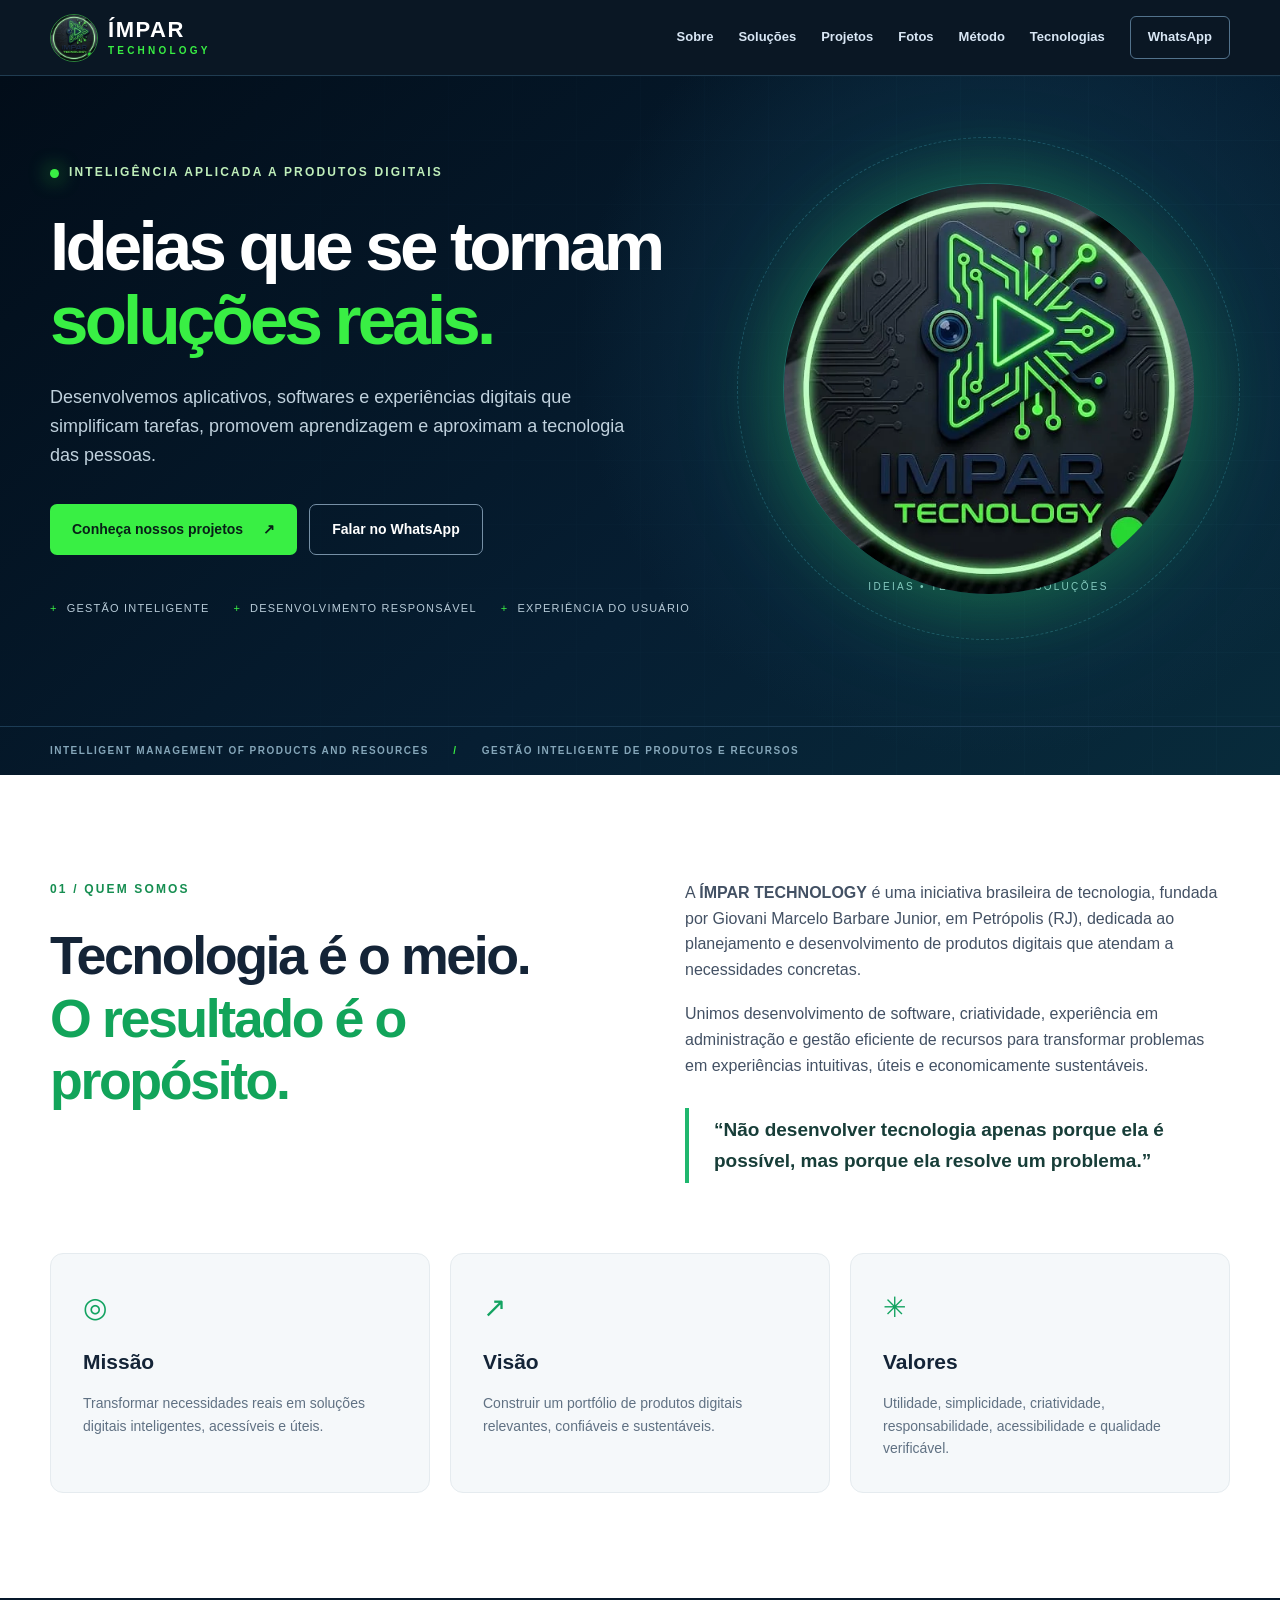
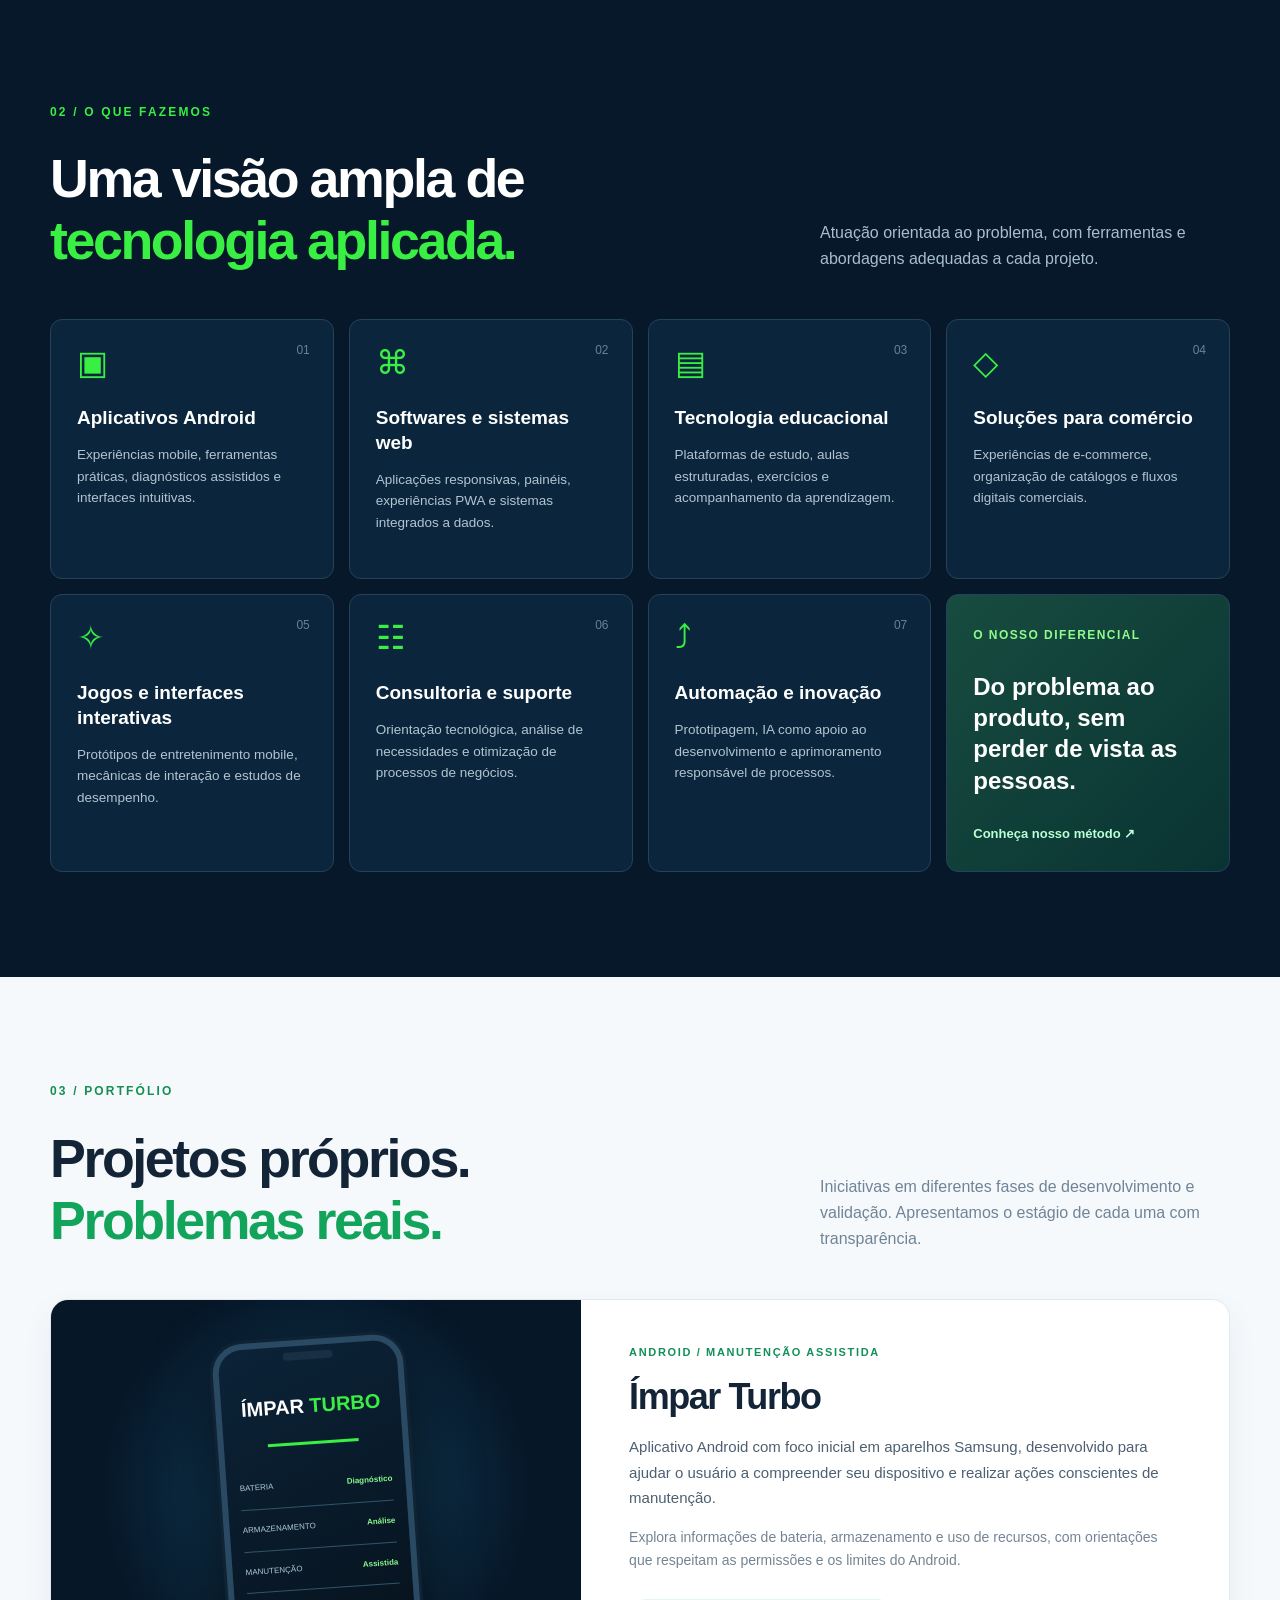
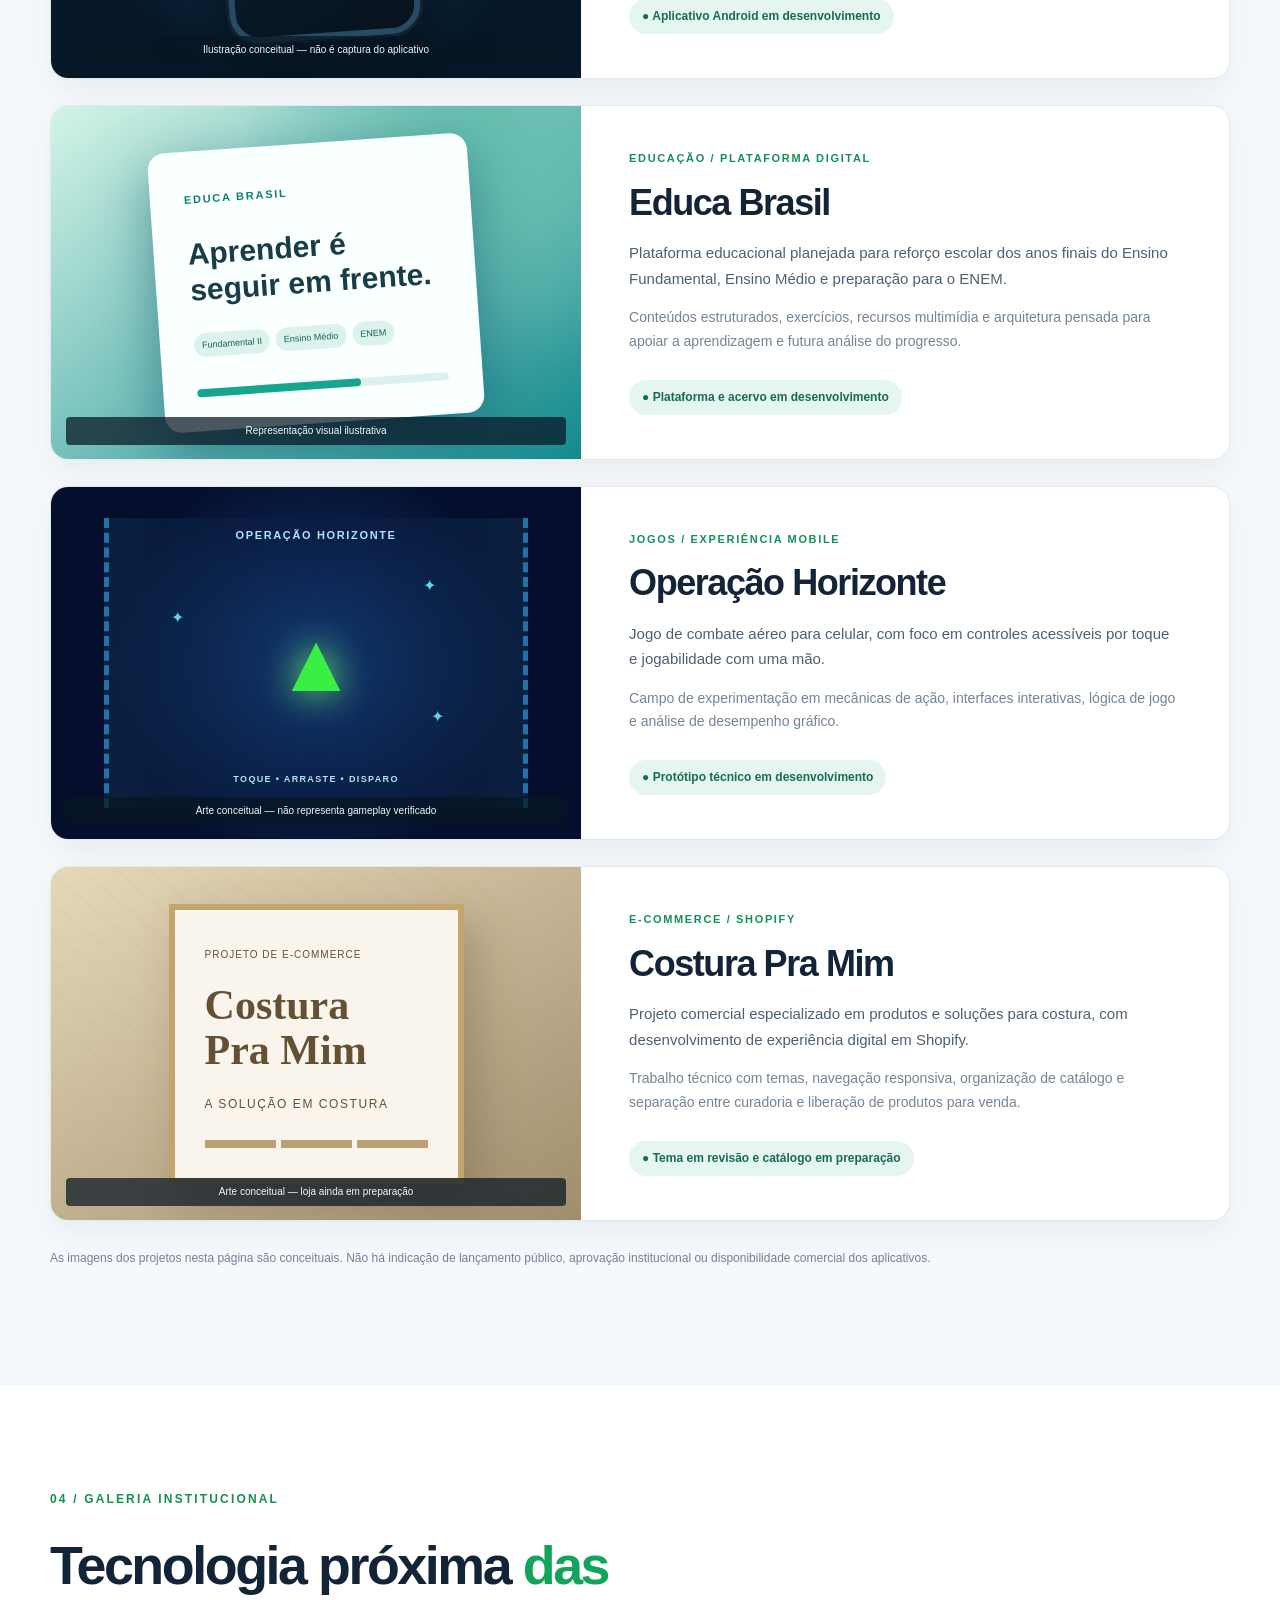
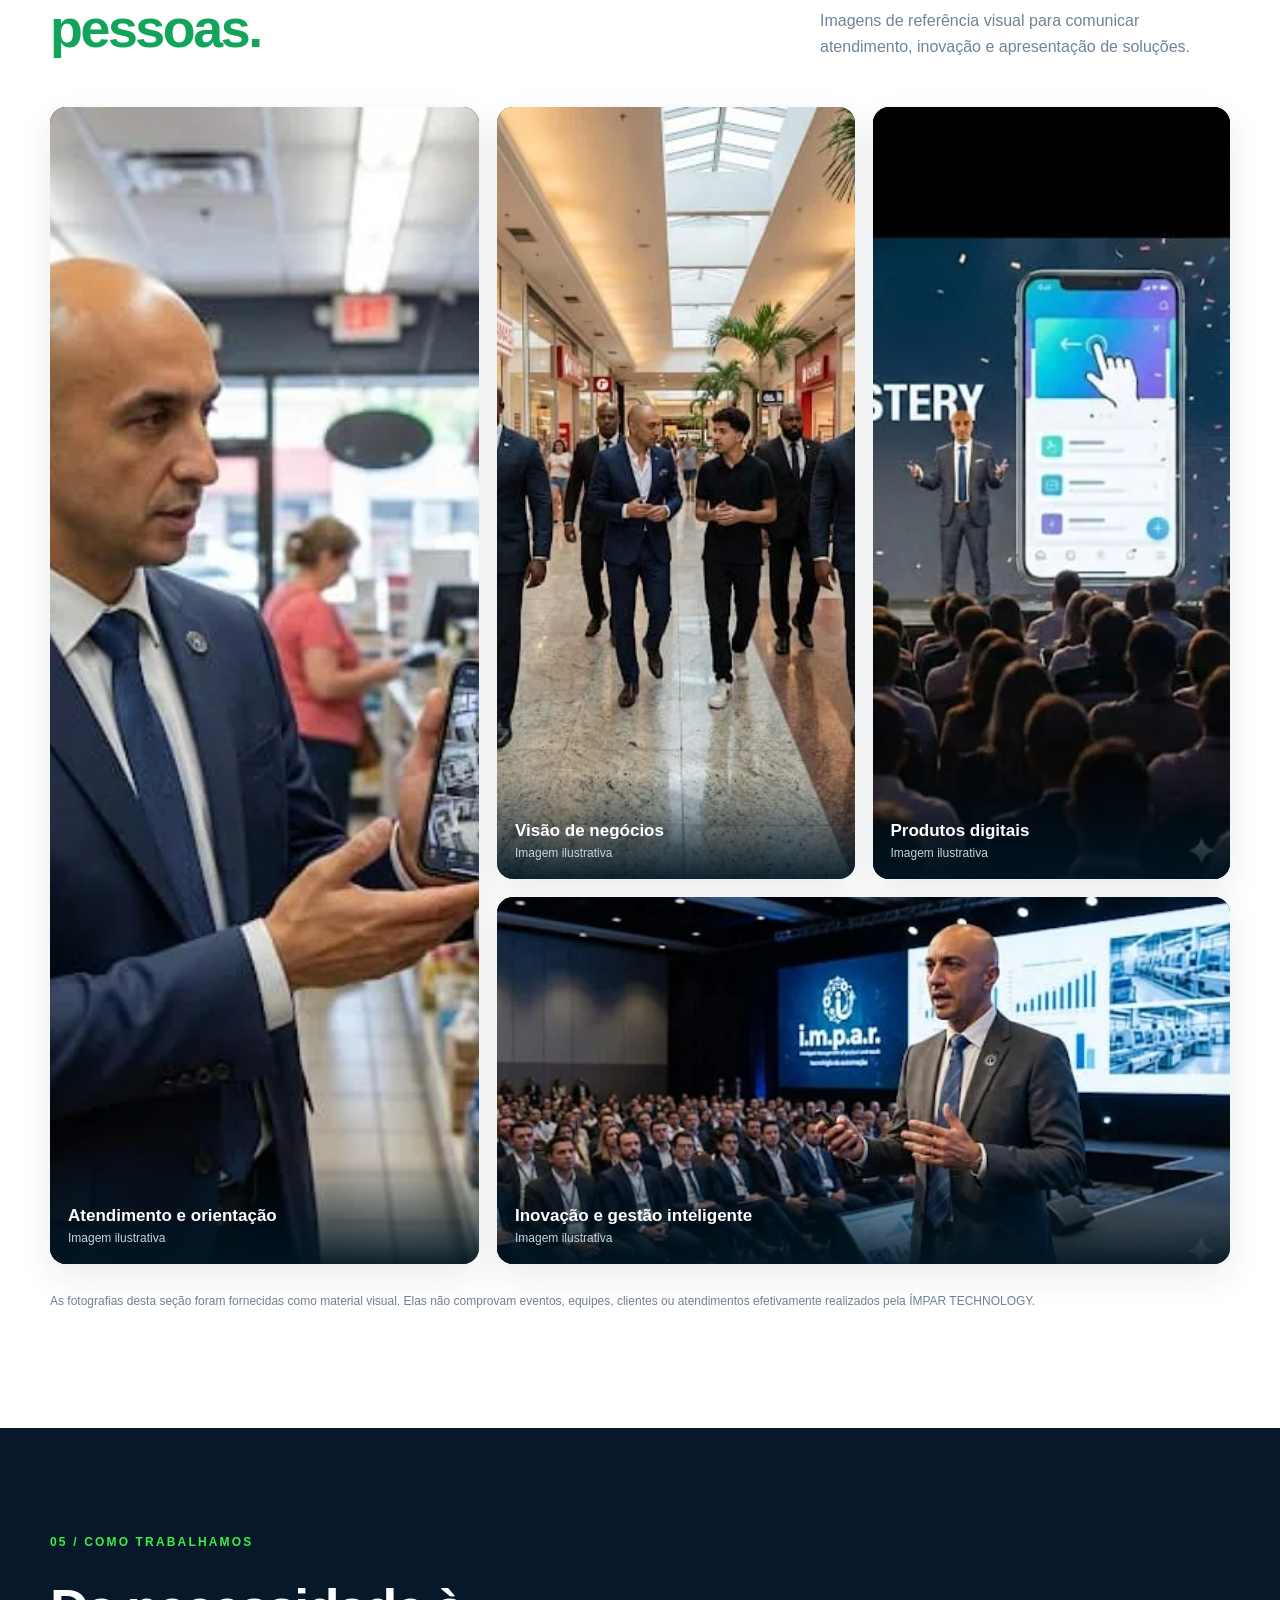
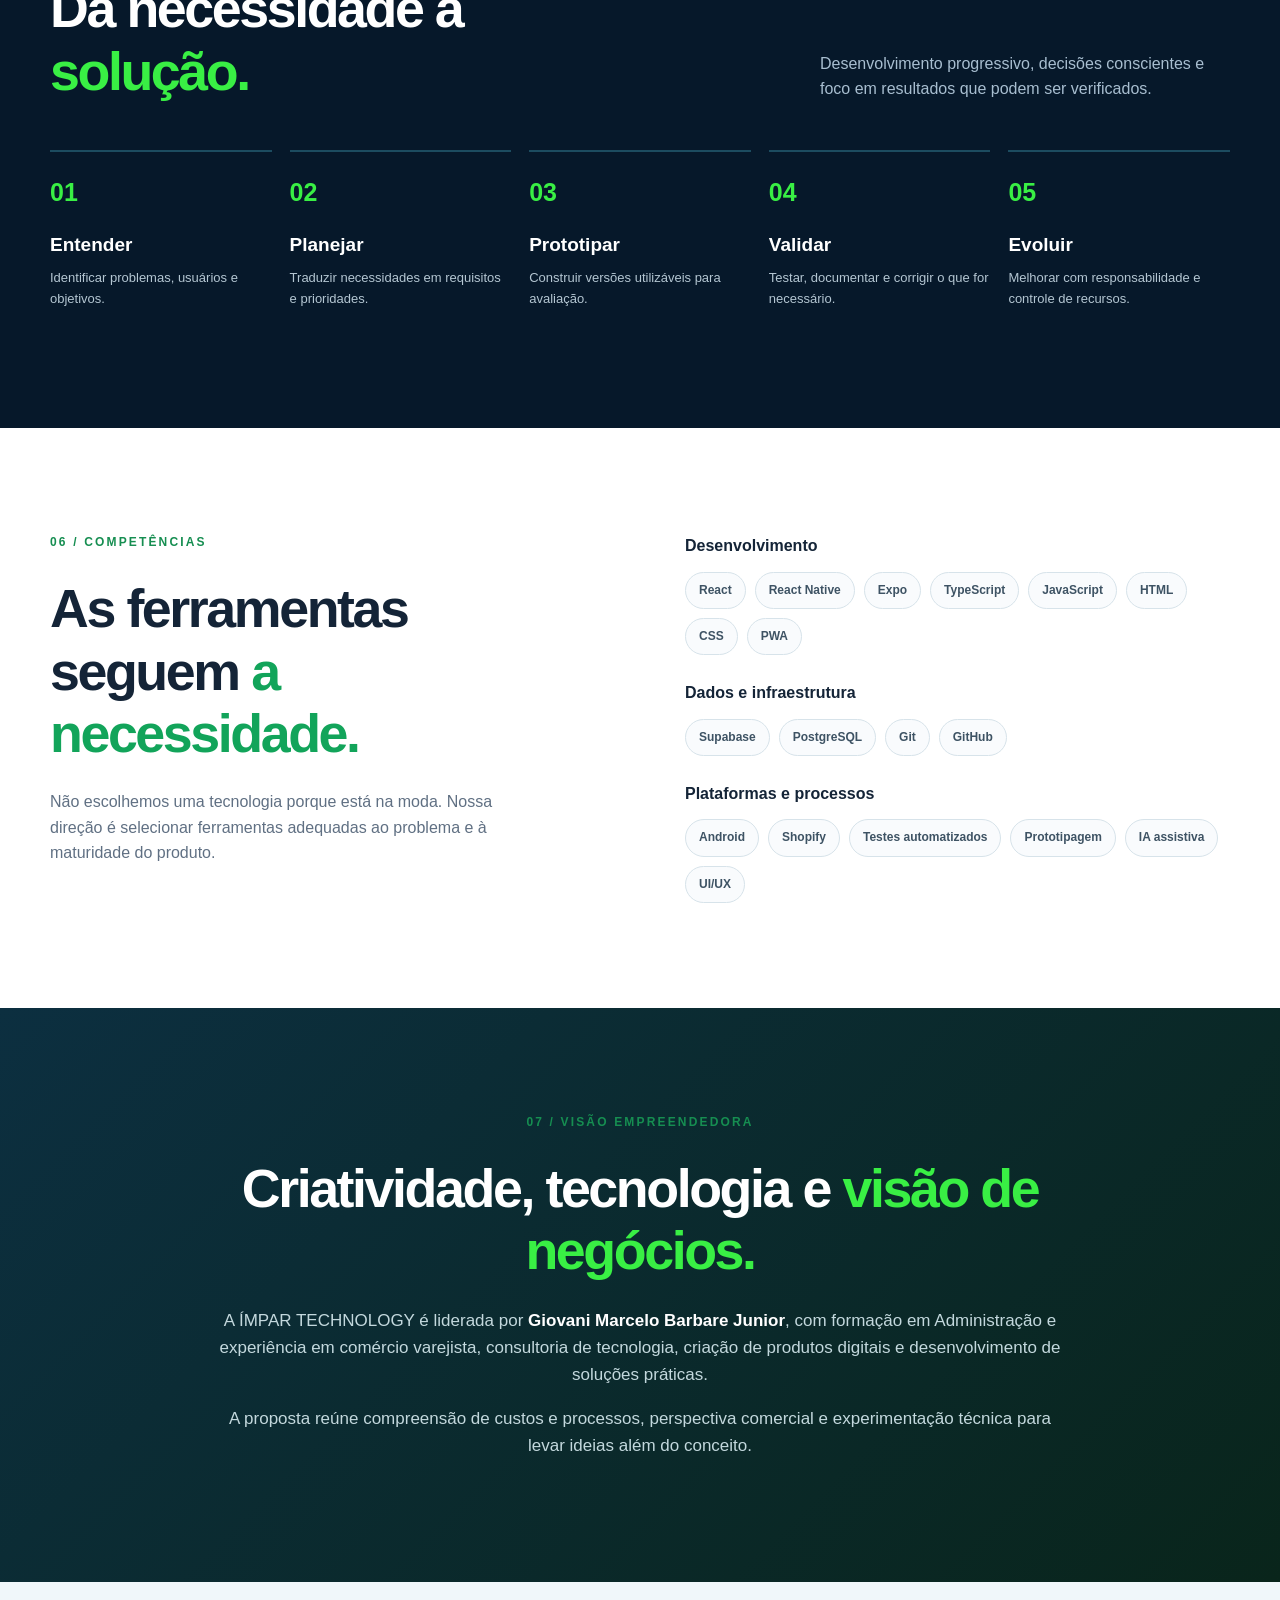
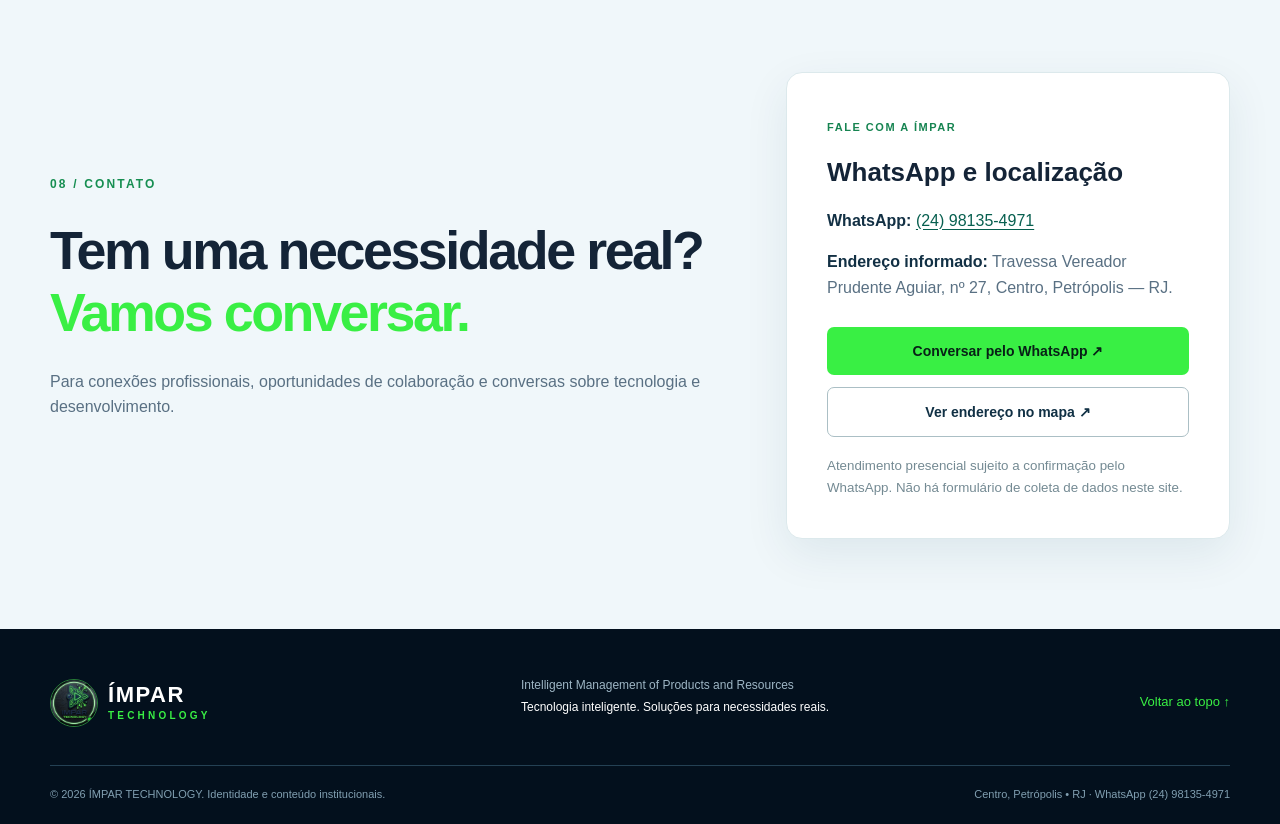
==== commit 0a216df7: "Prepara site institucional para revisão no GitHub Pages" ====
--- a/index.html
+++ b/index.html
@@ -12,15 +12,15 @@
 <header class="header" id="topo"><div class="container nav">
 <a href="#topo" class="brand" aria-label="ÍMPAR TECHNOLOGY — início"><img src="assets/logo-triangulo.webp" alt="" width="46" height="46"><span><strong>ÍMPAR</strong><small>TECHNOLOGY</small></span></a>
 <button class="menu-toggle" type="button" aria-label="Abrir menu" aria-controls="menu" aria-expanded="false"><span></span><span></span><span></span></button>
-<nav id="menu" aria-label="Navegação principal"><a href="#sobre">Sobre</a><a href="#solucoes">Soluções</a><a href="#projetos">Projetos</a><a href="#galeria">Fotos</a><a href="#metodo">Método</a><a href="#tecnologias">Tecnologias</a><a class="nav-contact" href="https://wa.me/5524981354971?text=Ol%C3%A1%2C%20vim%20pelo%20site%20da%20%C3%8DMpar%20Technology." target="_blank" rel="noopener noreferrer">WhatsApp</a></nav>
+<nav id="menu" aria-label="Navegação principal"><a href="#sobre">Sobre</a><a href="#solucoes">Soluções</a><a href="#projetos">Projetos</a><a href="#galeria">Fotos</a><a href="#metodo">Método</a><a href="#tecnologias">Tecnologias</a><a class="nav-contact" href="https://wa.me/5524981354971?text=Ol%C3%A1%2C%20vim%20pelo%20site%20da%20%C3%8DMPAR%20Technology." target="_blank" rel="noopener noreferrer">WhatsApp</a></nav>
 </div></header>
 <main id="conteudo">
-<section class="hero"><div class="hero-grid"></div><div class="container hero-layout"><div class="hero-copy"><div class="eyebrow"><span class="pulse"></span> Inteligência aplicada a produtos digitais</div><h1>Ideias que se tornam <em>soluções reais.</em></h1><p>Desenvolvemos aplicativos, softwares e experiências digitais que simplificam tarefas, promovem aprendizagem e aproximam a tecnologia das pessoas.</p><div class="hero-actions"><a class="button primary" href="#projetos">Conheça nossos projetos <span aria-hidden="true">↗</span></a><a class="button secondary" href="https://wa.me/5524981354971?text=Ol%C3%A1%2C%20vim%20pelo%20site%20da%20%C3%8DMpar%20Technology." target="_blank" rel="noopener noreferrer">Falar no WhatsApp</a></div><div class="hero-traits"><span>Gestão inteligente</span><span>Desenvolvimento responsável</span><span>Experiência do usuário</span></div></div><div class="hero-art"><div class="orbit orbit1"></div><div class="orbit orbit2"></div><div class="orbit orbit3"></div><img src="assets/logo-triangulo.webp" alt="Identidade visual da ÍMPAR: triângulo verde com circuitos eletrônicos" width="450" height="450"><span class="art-label">IDEIAS • TECNOLOGIA • SOLUÇÕES</span></div></div><div class="hero-bottom"><div class="container">INTELLIGENT MANAGEMENT OF PRODUCTS AND RESOURCES <span aria-hidden="true">/</span> GESTÃO INTELIGENTE DE PRODUTOS E RECURSOS</div></div></section>
+<section class="hero"><div class="hero-grid"></div><div class="container hero-layout"><div class="hero-copy"><div class="eyebrow"><span class="pulse"></span> Inteligência aplicada a produtos digitais</div><h1>Ideias que se tornam <em>soluções reais.</em></h1><p>Desenvolvemos aplicativos, softwares e experiências digitais que simplificam tarefas, promovem aprendizagem e aproximam a tecnologia das pessoas.</p><div class="hero-actions"><a class="button primary" href="#projetos">Conheça nossos projetos <span aria-hidden="true">↗</span></a><a class="button secondary" href="https://wa.me/5524981354971?text=Ol%C3%A1%2C%20vim%20pelo%20site%20da%20%C3%8DMPAR%20Technology." target="_blank" rel="noopener noreferrer">Falar no WhatsApp</a></div><div class="hero-traits"><span>Gestão inteligente</span><span>Desenvolvimento responsável</span><span>Experiência do usuário</span></div></div><div class="hero-art"><div class="orbit orbit1"></div><div class="orbit orbit2"></div><div class="orbit orbit3"></div><img src="assets/logo-triangulo.webp" alt="Identidade visual da ÍMPAR: triângulo verde com circuitos eletrônicos" width="450" height="450"><span class="art-label">IDEIAS • TECNOLOGIA • SOLUÇÕES</span></div></div><div class="hero-bottom"><div class="container">INTELLIGENT MANAGEMENT OF PRODUCTS AND RESOURCES <span aria-hidden="true">/</span> GESTÃO INTELIGENTE DE PRODUTOS E RECURSOS</div></div></section>
 <section class="section about" id="sobre"><div class="container two-col"><div><span class="section-label">01 / QUEM SOMOS</span><h2>Tecnologia é o meio.<br><span class="accent">O resultado é o propósito.</span></h2></div><div class="body-copy"><p>A <strong>ÍMPAR TECHNOLOGY</strong> é uma iniciativa brasileira de tecnologia, fundada por Giovani Marcelo Barbare Junior, em Petrópolis (RJ), dedicada ao planejamento e desenvolvimento de produtos digitais que atendam a necessidades concretas.</p><p>Unimos desenvolvimento de software, criatividade, experiência em administração e gestão eficiente de recursos para transformar problemas em experiências intuitivas, úteis e economicamente sustentáveis.</p><div class="quote">“Não desenvolver tecnologia apenas porque ela é possível, mas porque ela resolve um problema.”</div></div></div>
 <div class="container pillars"><article><span class="mini-icon">◎</span><h3>Missão</h3><p>Transformar necessidades reais em soluções digitais inteligentes, acessíveis e úteis.</p></article><article><span class="mini-icon">↗</span><h3>Visão</h3><p>Construir um portfólio de produtos digitais relevantes, confiáveis e sustentáveis.</p></article><article><span class="mini-icon">✳</span><h3>Valores</h3><p>Utilidade, simplicidade, criatividade, responsabilidade, acessibilidade e qualidade verificável.</p></article></div></section>
 <section class="section section-dark" id="solucoes"><div class="container"><span class="section-label">02 / O QUE FAZEMOS</span><div class="section-head"><h2>Uma visão ampla de <span class="accent">tecnologia aplicada.</span></h2><p>Atuação orientada ao problema, com ferramentas e abordagens adequadas a cada projeto.</p></div><div class="service-grid"><article class="service"><span class="service-number">01</span><div class="service-icon">▣</div><h3>Aplicativos Android</h3><p>Experiências mobile, ferramentas práticas, diagnósticos assistidos e interfaces intuitivas.</p></article><article class="service"><span class="service-number">02</span><div class="service-icon">⌘</div><h3>Softwares e sistemas web</h3><p>Aplicações responsivas, painéis, experiências PWA e sistemas integrados a dados.</p></article><article class="service"><span class="service-number">03</span><div class="service-icon">▤</div><h3>Tecnologia educacional</h3><p>Plataformas de estudo, aulas estruturadas, exercícios e acompanhamento da aprendizagem.</p></article><article class="service"><span class="service-number">04</span><div class="service-icon">◇</div><h3>Soluções para comércio</h3><p>Experiências de e-commerce, organização de catálogos e fluxos digitais comerciais.</p></article><article class="service"><span class="service-number">05</span><div class="service-icon">✧</div><h3>Jogos e interfaces interativas</h3><p>Protótipos de entretenimento mobile, mecânicas de interação e estudos de desempenho.</p></article><article class="service"><span class="service-number">06</span><div class="service-icon">☷</div><h3>Consultoria e suporte</h3><p>Orientação tecnológica, análise de necessidades e otimização de processos de negócios.</p></article><article class="service"><span class="service-number">07</span><div class="service-icon">⤴</div><h3>Automação e inovação</h3><p>Prototipagem, IA como apoio ao desenvolvimento e aprimoramento responsável de processos.</p></article><article class="service service-final"><span>O nosso diferencial</span><h3>Do problema ao produto, sem perder de vista as pessoas.</h3><a href="#metodo">Conheça nosso método ↗</a></article></div></div></section>
 <section class="section projects" id="projetos"><div class="container"><span class="section-label">03 / PORTFÓLIO</span><div class="section-head"><h2>Projetos próprios.<br><span class="accent">Problemas reais.</span></h2><p>Iniciativas em diferentes fases de desenvolvimento e validação. Apresentamos o estágio de cada uma com transparência.</p></div>
-<div class="project-list"><article class="project-card"><div class="project-visual visual-turbo"><div class="device"><div class="device-top"></div><div class="device-title">ÍMPAR <b>TURBO</b></div><div class="device-line"></div><div class="device-stat">BATERIA <strong>Diagnóstico</strong></div><div class="device-stat">ARMAZENAMENTO <strong>Análise</strong></div><div class="device-stat">MANUTENÇÃO <strong>Assistida</strong></div></div><span class="visual-caption">Ilustração conceitual — não é captura do aplicativo</span></div><div class="project-text"><div class="project-tag">ANDROID / MANUTENÇÃO ASSISTIDA</div><h3>Ímpar Turbo</h3><p>Aplicativo Android com foco inicial em aparelhos Samsung, desenvolvido para ajudar o usuário a compreender seu dispositivo e realizar ações conscientes de manutenção.</p><p class="project-details">Explora informações de bateria, armazenamento e uso de recursos, com orientações que respeitam as permissões e os limites do Android.</p><div class="status">● Protótipo funcional em evolução</div></div></article>
+<div class="project-list"><article class="project-card"><div class="project-visual visual-turbo"><div class="device"><div class="device-top"></div><div class="device-title">ÍMPAR <b>TURBO</b></div><div class="device-line"></div><div class="device-stat">BATERIA <strong>Diagnóstico</strong></div><div class="device-stat">ARMAZENAMENTO <strong>Análise</strong></div><div class="device-stat">MANUTENÇÃO <strong>Assistida</strong></div></div><span class="visual-caption">Ilustração conceitual — não é captura do aplicativo</span></div><div class="project-text"><div class="project-tag">ANDROID / MANUTENÇÃO ASSISTIDA</div><h3>Ímpar Turbo</h3><p>Aplicativo Android com foco inicial em aparelhos Samsung, desenvolvido para ajudar o usuário a compreender seu dispositivo e realizar ações conscientes de manutenção.</p><p class="project-details">Explora informações de bateria, armazenamento e uso de recursos, com orientações que respeitam as permissões e os limites do Android.</p><div class="status">● Aplicativo Android em desenvolvimento</div></div></article>
 <article class="project-card"><div class="project-visual visual-educa"><div class="edu-card"><span>EDUCA BRASIL</span><h4>Aprender é<br>seguir em frente.</h4><div class="edu-pills"><i>Fundamental II</i><i>Ensino Médio</i><i>ENEM</i></div><div class="edu-progress"><span></span></div></div><span class="visual-caption">Representação visual ilustrativa</span></div><div class="project-text"><div class="project-tag">EDUCAÇÃO / PLATAFORMA DIGITAL</div><h3>Educa Brasil</h3><p>Plataforma educacional planejada para reforço escolar dos anos finais do Ensino Fundamental, Ensino Médio e preparação para o ENEM.</p><p class="project-details">Conteúdos estruturados, exercícios, recursos multimídia e arquitetura pensada para apoiar a aprendizagem e futura análise do progresso.</p><div class="status">● Plataforma e acervo em desenvolvimento</div></div></article>
 <article class="project-card"><div class="project-visual visual-game"><div class="game-scene"><span class="game-hud">OPERAÇÃO HORIZONTE</span><span class="star s1">✦</span><span class="star s2">✦</span><span class="star s3">✦</span><div class="plane">▲</div><span class="game-hud bottom">TOQUE • ARRASTE • DISPARO</span></div><span class="visual-caption">Arte conceitual — não representa gameplay verificado</span></div><div class="project-text"><div class="project-tag">JOGOS / EXPERIÊNCIA MOBILE</div><h3>Operação Horizonte</h3><p>Jogo de combate aéreo para celular, com foco em controles acessíveis por toque e jogabilidade com uma mão.</p><p class="project-details">Campo de experimentação em mecânicas de ação, interfaces interativas, lógica de jogo e análise de desempenho gráfico.</p><div class="status">● Protótipo técnico em desenvolvimento</div></div></article>
 <article class="project-card"><div class="project-visual visual-costura"><div class="store-illustration"><small>PROJETO DE E-COMMERCE</small><strong>Costura<br>Pra Mim</strong><span>A solução em costura</span><div class="store-lines"><i></i><i></i><i></i></div></div><span class="visual-caption">Arte conceitual — loja ainda em preparação</span></div><div class="project-text"><div class="project-tag">E-COMMERCE / SHOPIFY</div><h3>Costura Pra Mim</h3><p>Projeto comercial especializado em produtos e soluções para costura, com desenvolvimento de experiência digital em Shopify.</p><p class="project-details">Trabalho técnico com temas, navegação responsiva, organização de catálogo e separação entre curadoria e liberação de produtos para venda.</p><div class="status">● Tema em revisão e catálogo em preparação</div></div></article></div>
@@ -34,7 +34,7 @@
 <section class="section section-dark" id="metodo"><div class="container"><span class="section-label">05 / COMO TRABALHAMOS</span><div class="section-head"><h2>Da necessidade à <span class="accent">solução.</span></h2><p>Desenvolvimento progressivo, decisões conscientes e foco em resultados que podem ser verificados.</p></div><div class="steps"><div><b>01</b><h3>Entender</h3><p>Identificar problemas, usuários e objetivos.</p></div><div><b>02</b><h3>Planejar</h3><p>Traduzir necessidades em requisitos e prioridades.</p></div><div><b>03</b><h3>Prototipar</h3><p>Construir versões utilizáveis para avaliação.</p></div><div><b>04</b><h3>Validar</h3><p>Testar, documentar e corrigir o que for necessário.</p></div><div><b>05</b><h3>Evoluir</h3><p>Melhorar com responsabilidade e controle de recursos.</p></div></div></div></section>
 <section class="section" id="tecnologias"><div class="container two-col"><div><span class="section-label">06 / COMPETÊNCIAS</span><h2>As ferramentas seguem <span class="accent">a necessidade.</span></h2><p class="muted">Não escolhemos uma tecnologia porque está na moda. Nossa direção é selecionar ferramentas adequadas ao problema e à maturidade do produto.</p></div><div class="tech-block"><h3>Desenvolvimento</h3><div class="tags"><span>React</span><span>React Native</span><span>Expo</span><span>TypeScript</span><span>JavaScript</span><span>HTML</span><span>CSS</span><span>PWA</span></div><h3>Dados e infraestrutura</h3><div class="tags"><span>Supabase</span><span>PostgreSQL</span><span>Git</span><span>GitHub</span></div><h3>Plataformas e processos</h3><div class="tags"><span>Android</span><span>Shopify</span><span>Testes automatizados</span><span>Prototipagem</span><span>IA assistiva</span><span>UI/UX</span></div></div></div></section>
 <section class="section founder"><div class="container founder-inner"><span class="section-label">07 / VISÃO EMPREENDEDORA</span><h2>Criatividade, tecnologia e <span class="accent">visão de negócios.</span></h2><p>A ÍMPAR TECHNOLOGY é liderada por <strong>Giovani Marcelo Barbare Junior</strong>, com formação em Administração e experiência em comércio varejista, consultoria de tecnologia, criação de produtos digitais e desenvolvimento de soluções práticas.</p><p>A proposta reúne compreensão de custos e processos, perspectiva comercial e experimentação técnica para levar ideias além do conceito.</p></div></section>
-<section class="contact-section" id="contato"><div class="container contact-layout"><div><span class="section-label">08 / CONTATO</span><h2>Tem uma necessidade real?<br><span class="accent">Vamos conversar.</span></h2><p>Para conexões profissionais, oportunidades de colaboração e conversas sobre tecnologia e desenvolvimento.</p></div><div class="contact-card"><span>FALE COM A ÍMPAR</span><h3>WhatsApp e localização</h3><p><strong>WhatsApp:</strong> <a href="https://wa.me/5524981354971" target="_blank" rel="noopener noreferrer">(24) 98135-4971</a></p><p><strong>Endereço informado:</strong> Travessa Vereador Prudente Aguiar, nº 27, Centro, Petrópolis — RJ.</p><a class="button primary" href="https://wa.me/5524981354971?text=Ol%C3%A1%2C%20vim%20pelo%20site%20da%20%C3%8DMpar%20Technology." target="_blank" rel="noopener noreferrer">Conversar pelo WhatsApp ↗</a><a class="button outline-dark" href="https://www.google.com/maps/search/?api=1&amp;query=Travessa+Vereador+Prudente+Aguiar+27+Centro+Petr%C3%B3polis+RJ" target="_blank" rel="noopener noreferrer">Ver endereço no mapa ↗</a><small>Atendimento presencial sujeito a confirmação pelo WhatsApp. Não há formulário de coleta de dados neste site.</small></div></div></section>
+<section class="contact-section" id="contato"><div class="container contact-layout"><div><span class="section-label">08 / CONTATO</span><h2>Tem uma necessidade real?<br><span class="accent">Vamos conversar.</span></h2><p>Para conexões profissionais, oportunidades de colaboração e conversas sobre tecnologia e desenvolvimento.</p></div><div class="contact-card"><span>FALE COM A ÍMPAR</span><h3>WhatsApp e localização</h3><p><strong>WhatsApp:</strong> <a href="https://wa.me/5524981354971" target="_blank" rel="noopener noreferrer">(24) 98135-4971</a></p><p><strong>Endereço informado:</strong> Travessa Vereador Prudente Aguiar, nº 27, Centro, Petrópolis — RJ.</p><a class="button primary" href="https://wa.me/5524981354971?text=Ol%C3%A1%2C%20vim%20pelo%20site%20da%20%C3%8DMPAR%20Technology." target="_blank" rel="noopener noreferrer">Conversar pelo WhatsApp ↗</a><a class="button outline-dark" href="https://www.google.com/maps/search/?api=1&amp;query=Travessa+Vereador+Prudente+Aguiar+27+Centro+Petr%C3%B3polis+RJ" target="_blank" rel="noopener noreferrer">Ver endereço no mapa ↗</a><small>Atendimento presencial sujeito a confirmação pelo WhatsApp. Não há formulário de coleta de dados neste site.</small></div></div></section>
 </main><footer><div class="container footer-main"><div class="brand footer-brand"><img src="assets/logo-triangulo.webp" alt="" width="44" height="44"><span><strong>ÍMPAR</strong><small>TECHNOLOGY</small></span></div><p>Intelligent Management of Products and Resources<br><span>Tecnologia inteligente. Soluções para necessidades reais.</span></p><a href="#topo">Voltar ao topo ↑</a></div><div class="container footer-base"><span>© <span id="year">2026</span> ÍMPAR TECHNOLOGY. Identidade e conteúdo institucionais.</span><span>Centro, Petrópolis • RJ · WhatsApp (24) 98135-4971</span></div></footer>
 <script src="script.js" defer></script>
 </body></html>
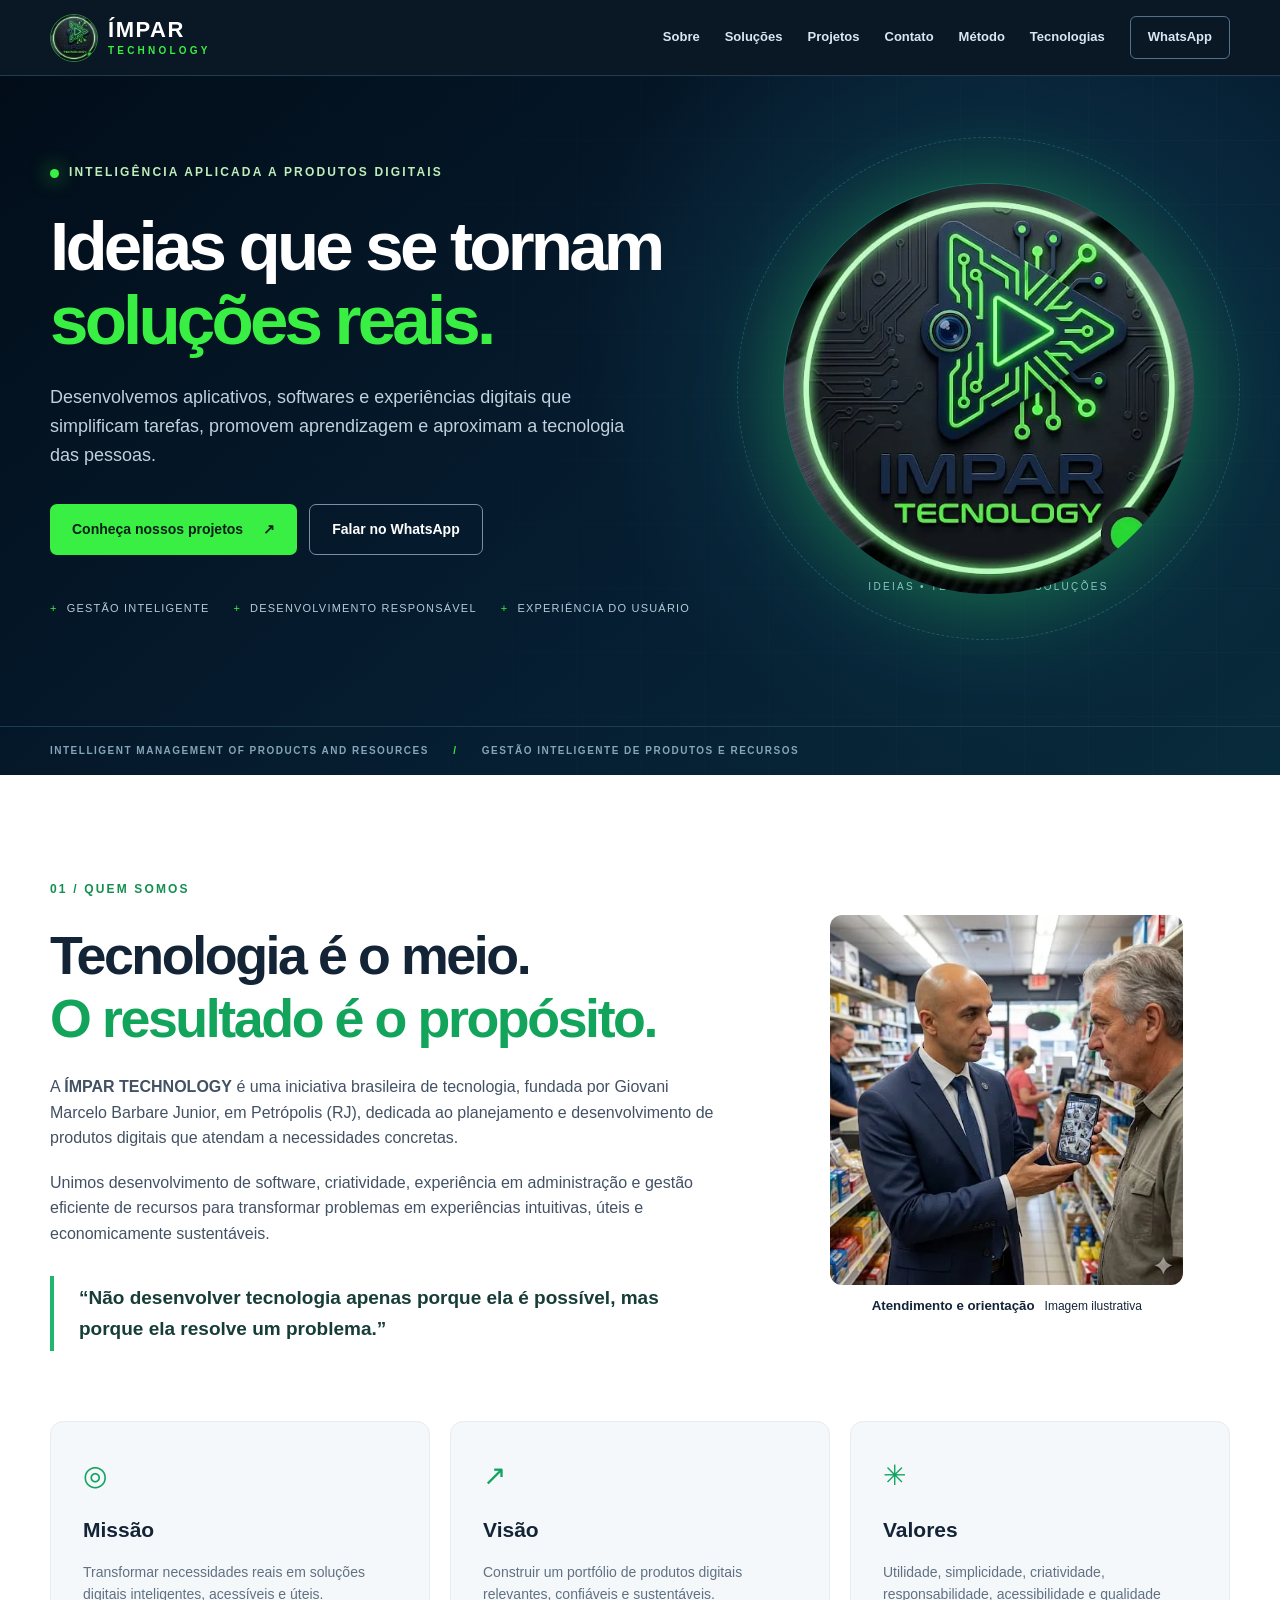
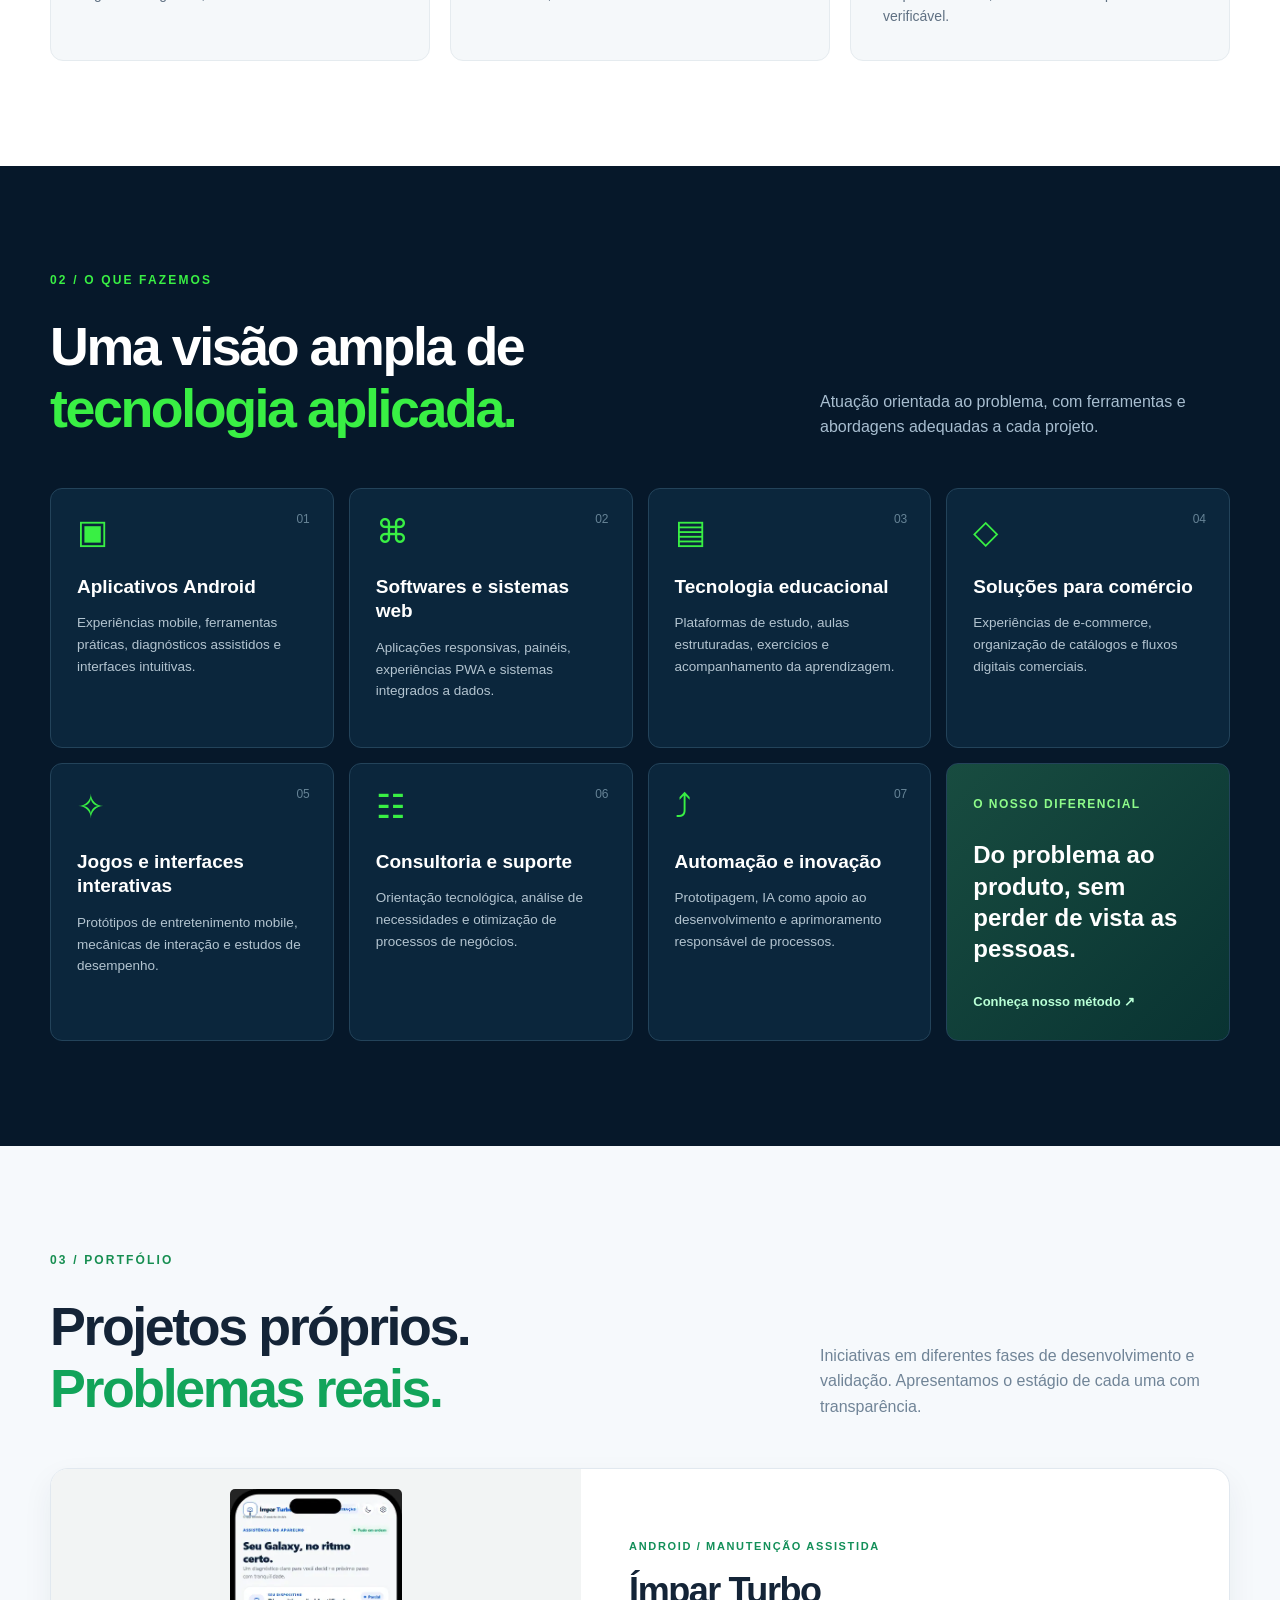
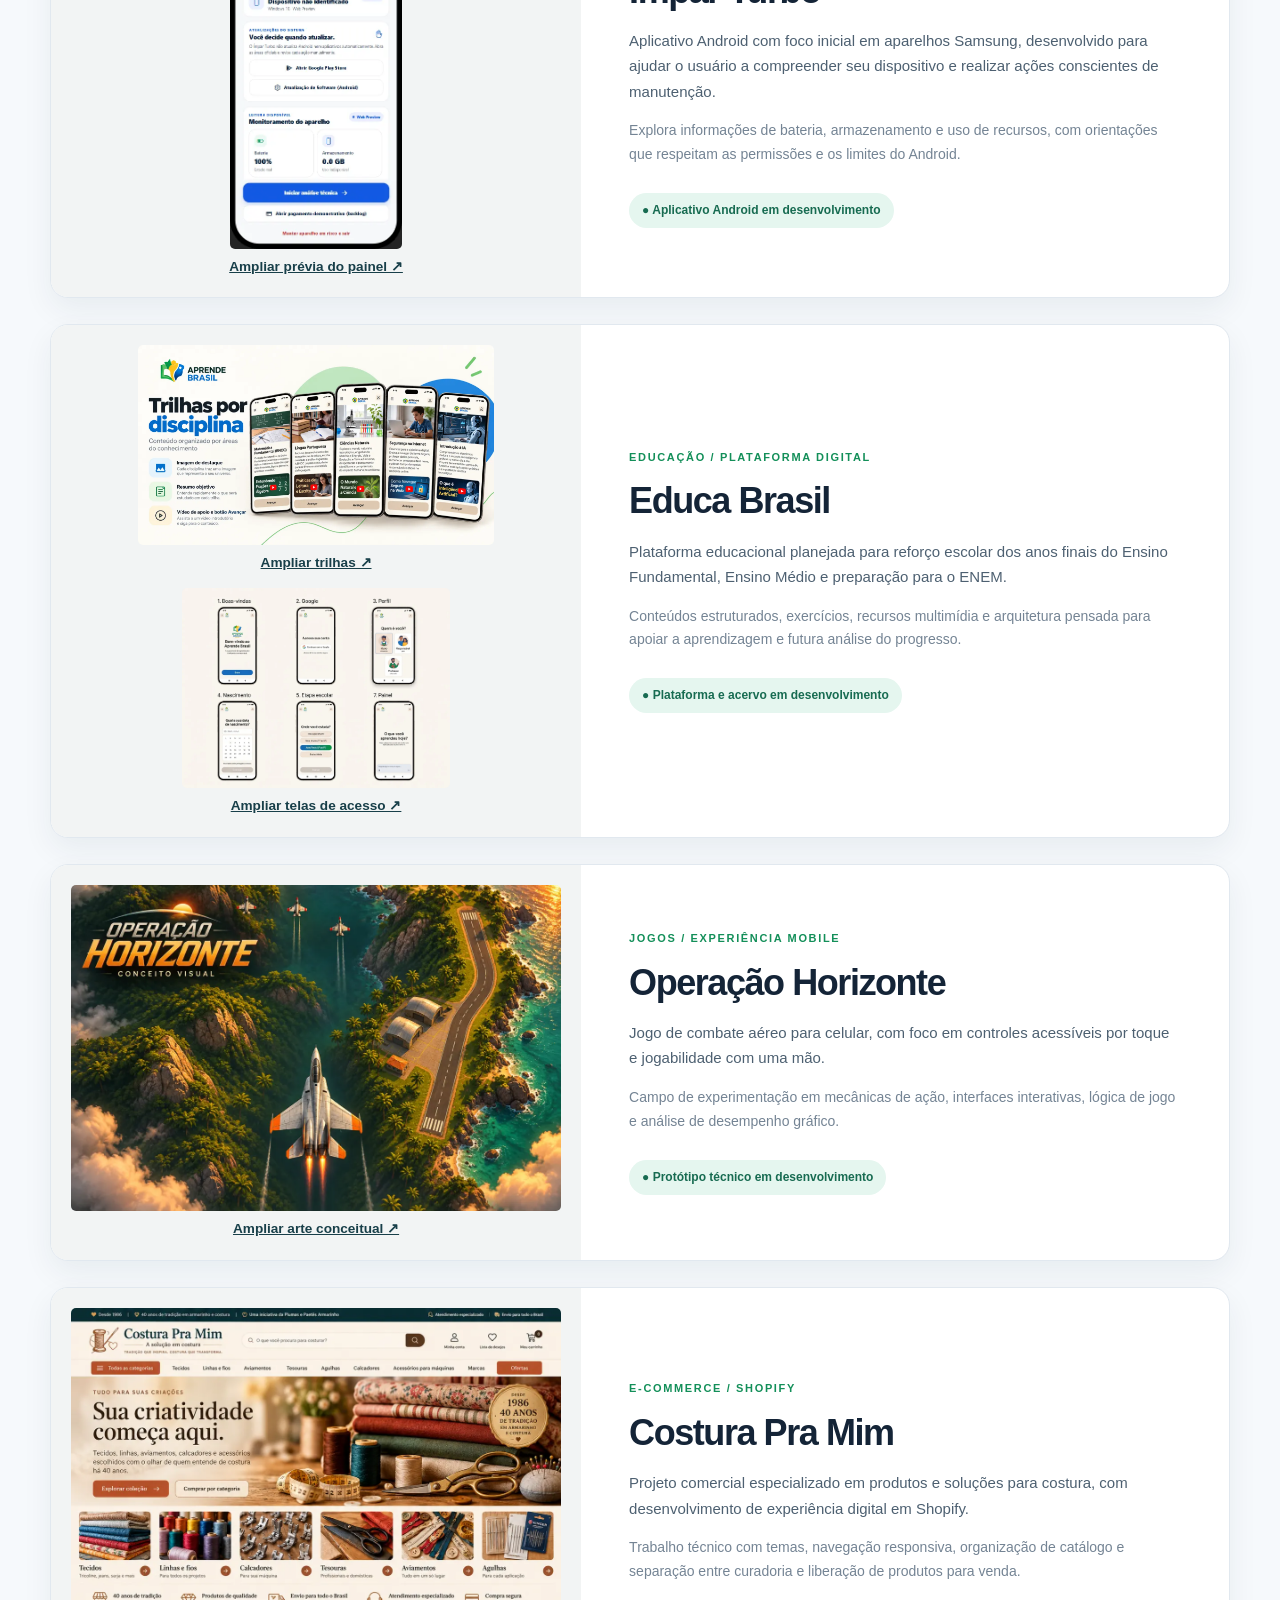
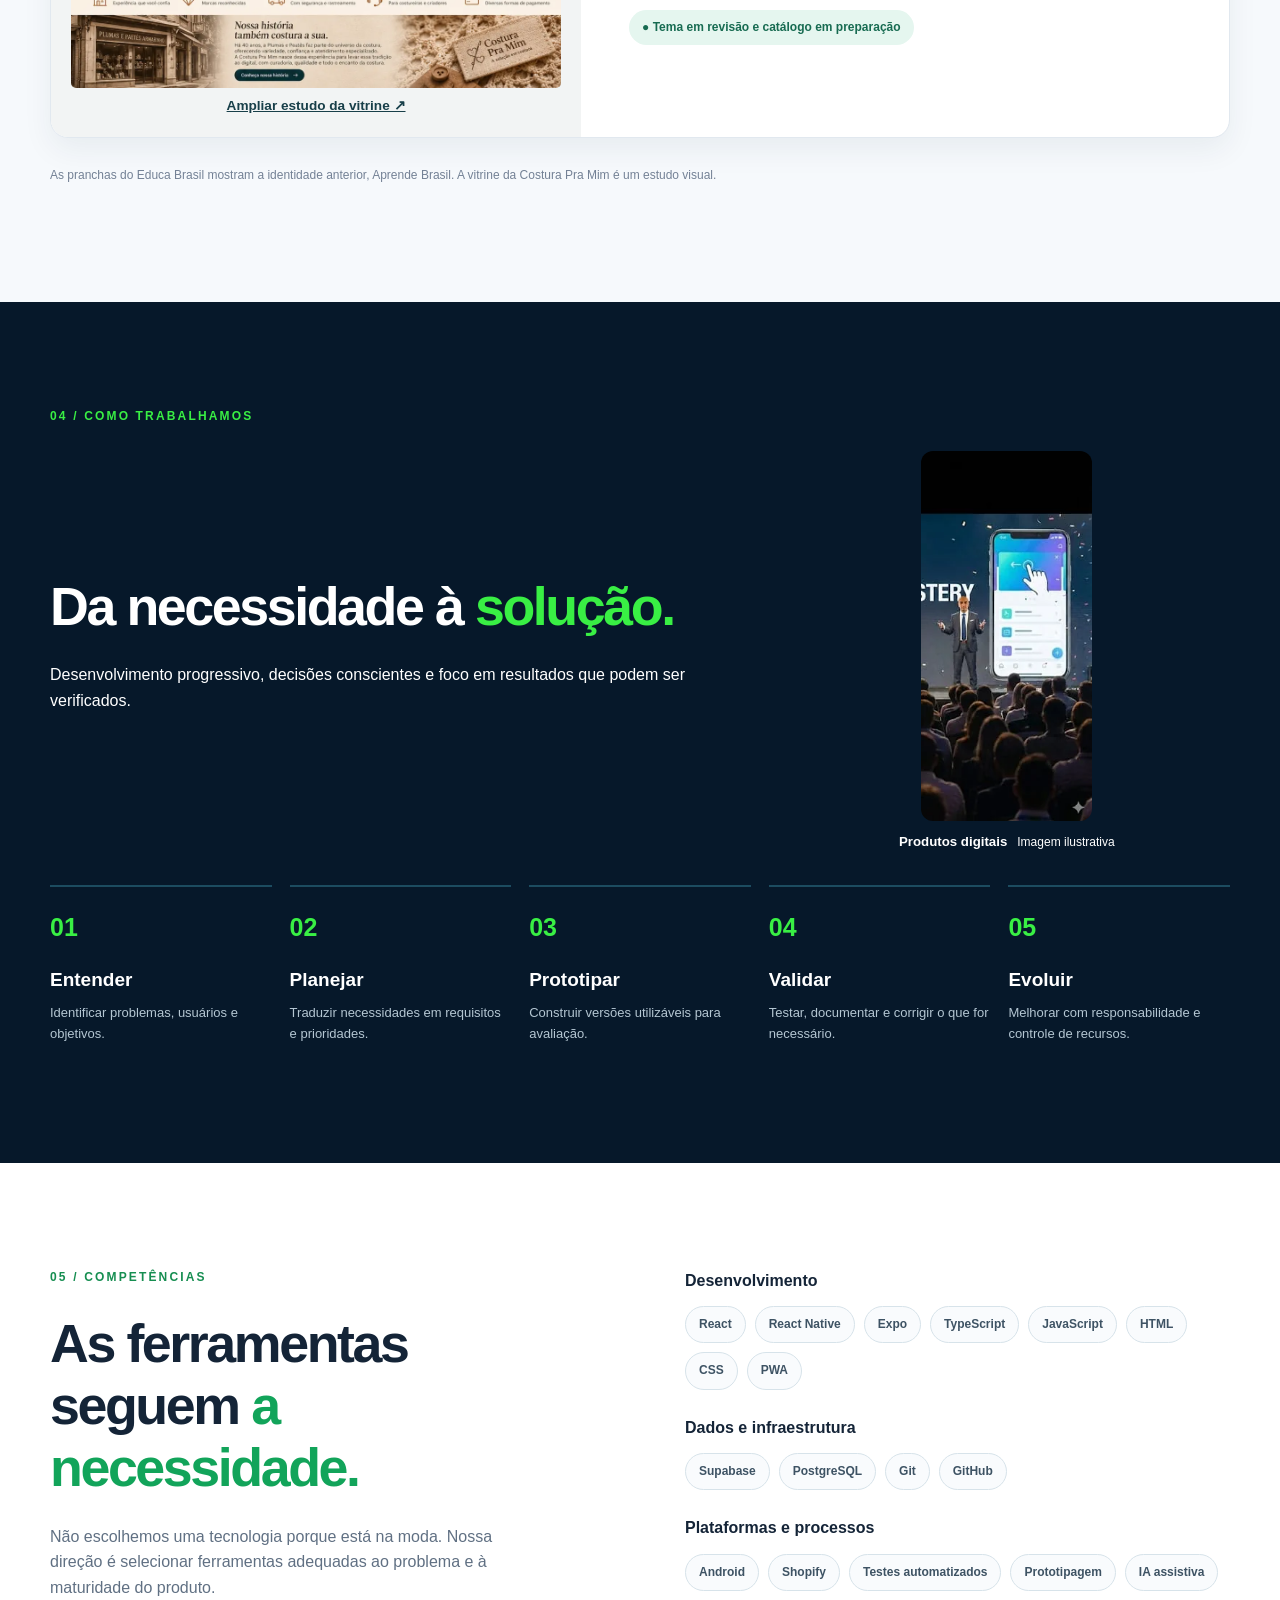
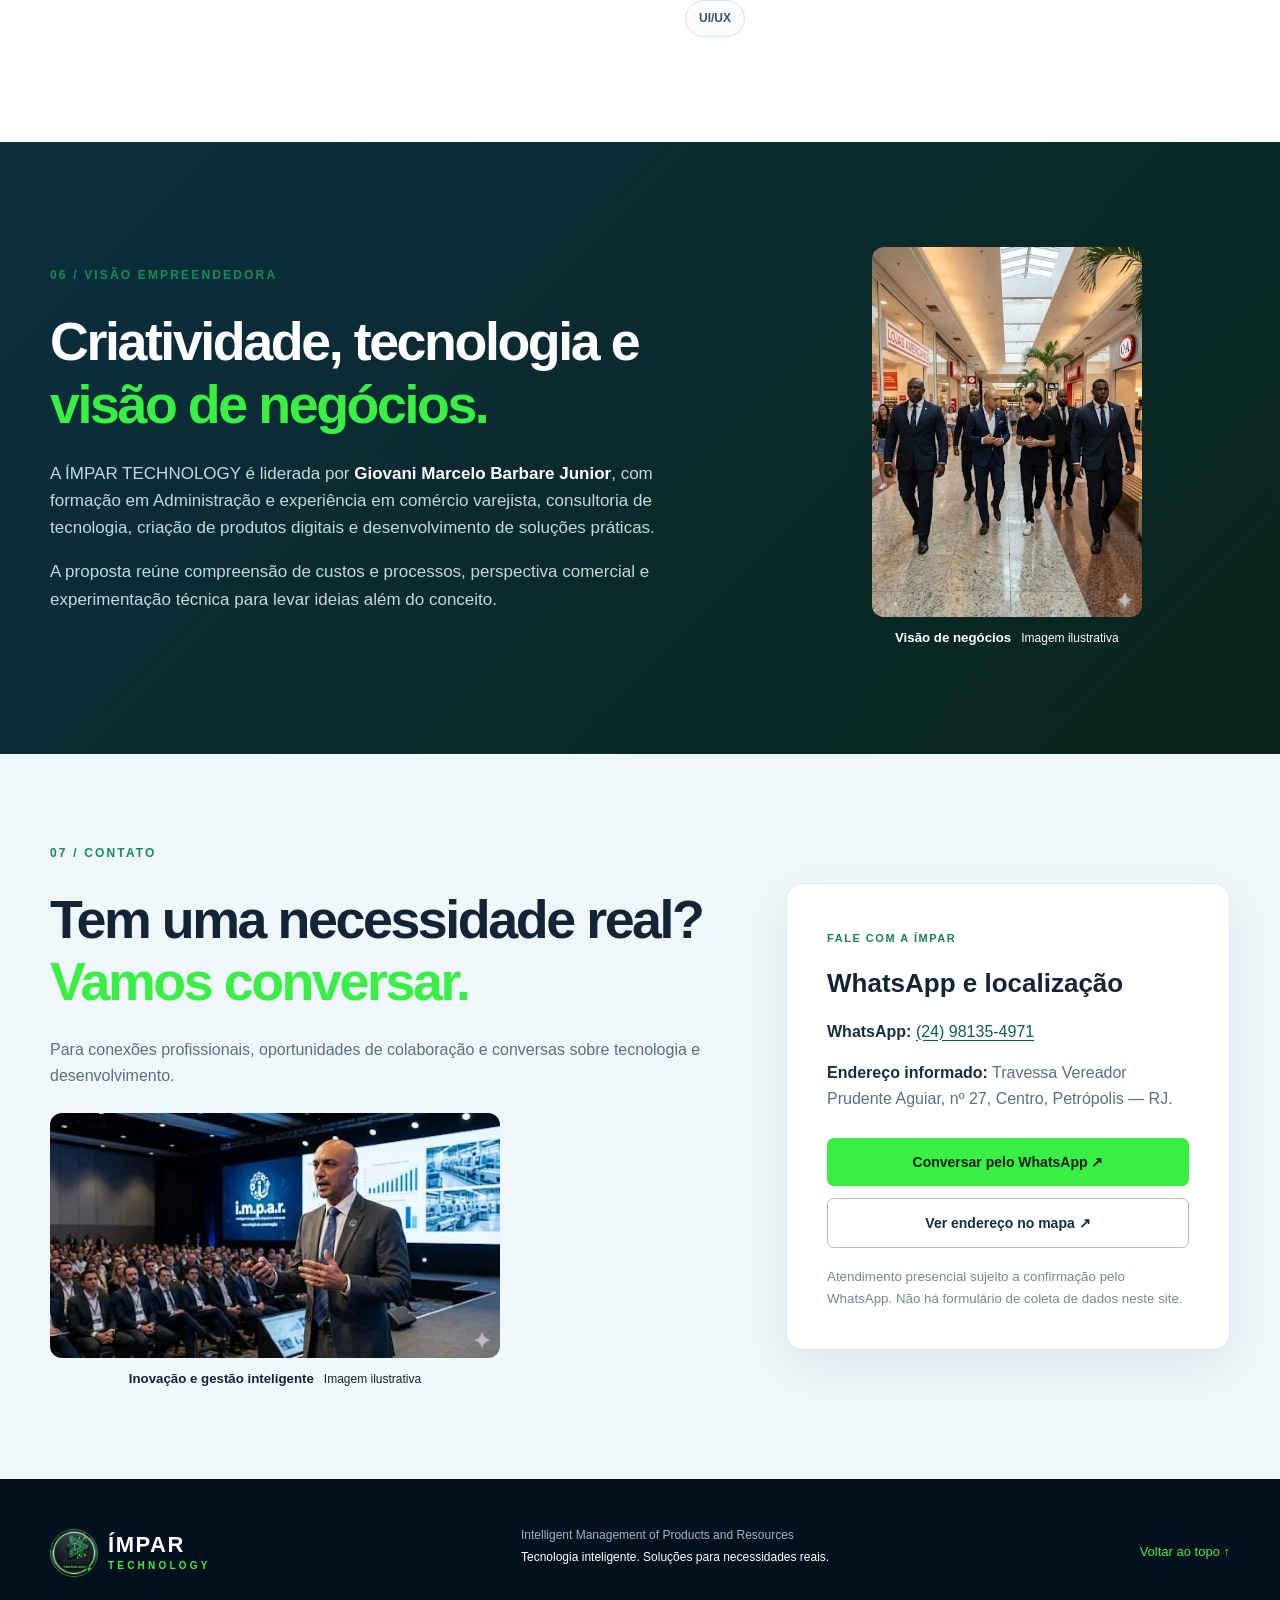
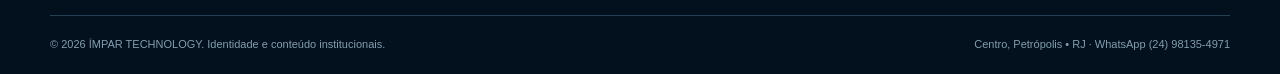
==== commit f93e1067: "Distribui as fotos por seção e adapta as prévias dos quatro projetos ao celular" ====
--- a/index.html
+++ b/index.html
@@ -12,29 +12,28 @@
 <header class="header" id="topo"><div class="container nav">
 <a href="#topo" class="brand" aria-label="ÍMPAR TECHNOLOGY — início"><img src="assets/logo-triangulo.webp" alt="" width="46" height="46"><span><strong>ÍMPAR</strong><small>TECHNOLOGY</small></span></a>
 <button class="menu-toggle" type="button" aria-label="Abrir menu" aria-controls="menu" aria-expanded="false"><span></span><span></span><span></span></button>
-<nav id="menu" aria-label="Navegação principal"><a href="#sobre">Sobre</a><a href="#solucoes">Soluções</a><a href="#projetos">Projetos</a><a href="#galeria">Fotos</a><a href="#metodo">Método</a><a href="#tecnologias">Tecnologias</a><a class="nav-contact" href="https://wa.me/5524981354971?text=Ol%C3%A1%2C%20vim%20pelo%20site%20da%20%C3%8DMPAR%20Technology." target="_blank" rel="noopener noreferrer">WhatsApp</a></nav>
+<nav id="menu" aria-label="Navegação principal"><a href="#sobre">Sobre</a><a href="#solucoes">Soluções</a><a href="#projetos">Projetos</a><a href="#contato">Contato</a><a href="#metodo">Método</a><a href="#tecnologias">Tecnologias</a><a class="nav-contact" href="https://wa.me/5524981354971?text=Ol%C3%A1%2C%20vim%20pelo%20site%20da%20%C3%8DMPAR%20Technology." target="_blank" rel="noopener noreferrer">WhatsApp</a></nav>
 </div></header>
 <main id="conteudo">
 <section class="hero"><div class="hero-grid"></div><div class="container hero-layout"><div class="hero-copy"><div class="eyebrow"><span class="pulse"></span> Inteligência aplicada a produtos digitais</div><h1>Ideias que se tornam <em>soluções reais.</em></h1><p>Desenvolvemos aplicativos, softwares e experiências digitais que simplificam tarefas, promovem aprendizagem e aproximam a tecnologia das pessoas.</p><div class="hero-actions"><a class="button primary" href="#projetos">Conheça nossos projetos <span aria-hidden="true">↗</span></a><a class="button secondary" href="https://wa.me/5524981354971?text=Ol%C3%A1%2C%20vim%20pelo%20site%20da%20%C3%8DMPAR%20Technology." target="_blank" rel="noopener noreferrer">Falar no WhatsApp</a></div><div class="hero-traits"><span>Gestão inteligente</span><span>Desenvolvimento responsável</span><span>Experiência do usuário</span></div></div><div class="hero-art"><div class="orbit orbit1"></div><div class="orbit orbit2"></div><div class="orbit orbit3"></div><img src="assets/logo-triangulo.webp" alt="Identidade visual da ÍMPAR: triângulo verde com circuitos eletrônicos" width="450" height="450"><span class="art-label">IDEIAS • TECNOLOGIA • SOLUÇÕES</span></div></div><div class="hero-bottom"><div class="container">INTELLIGENT MANAGEMENT OF PRODUCTS AND RESOURCES <span aria-hidden="true">/</span> GESTÃO INTELIGENTE DE PRODUTOS E RECURSOS</div></div></section>
-<section class="section about" id="sobre"><div class="container two-col"><div><span class="section-label">01 / QUEM SOMOS</span><h2>Tecnologia é o meio.<br><span class="accent">O resultado é o propósito.</span></h2></div><div class="body-copy"><p>A <strong>ÍMPAR TECHNOLOGY</strong> é uma iniciativa brasileira de tecnologia, fundada por Giovani Marcelo Barbare Junior, em Petrópolis (RJ), dedicada ao planejamento e desenvolvimento de produtos digitais que atendam a necessidades concretas.</p><p>Unimos desenvolvimento de software, criatividade, experiência em administração e gestão eficiente de recursos para transformar problemas em experiências intuitivas, úteis e economicamente sustentáveis.</p><div class="quote">“Não desenvolver tecnologia apenas porque ela é possível, mas porque ela resolve um problema.”</div></div></div>
+<section class="section about" id="sobre"><div class="container editorial-pair"><div><div><span class="section-label">01 / QUEM SOMOS</span><h2>Tecnologia é o meio.<br><span class="accent">O resultado é o propósito.</span></h2></div><div class="body-copy"><p>A <strong>ÍMPAR TECHNOLOGY</strong> é uma iniciativa brasileira de tecnologia, fundada por Giovani Marcelo Barbare Junior, em Petrópolis (RJ), dedicada ao planejamento e desenvolvimento de produtos digitais que atendam a necessidades concretas.</p><p>Unimos desenvolvimento de software, criatividade, experiência em administração e gestão eficiente de recursos para transformar problemas em experiências intuitivas, úteis e economicamente sustentáveis.</p><div class="quote">“Não desenvolver tecnologia apenas porque ela é possível, mas porque ela resolve um problema.”</div></div></div><figure class="editorial-photo"><img src="assets/atendimento-ilustrativo.webp" alt="Cena ilustrativa de apresentação de tecnologia a um cliente em estabelecimento comercial" loading="lazy" width="489" height="512"><figcaption><strong>Atendimento e orientação</strong><span>Imagem ilustrativa</span></figcaption></figure>
+</div>
 <div class="container pillars"><article><span class="mini-icon">◎</span><h3>Missão</h3><p>Transformar necessidades reais em soluções digitais inteligentes, acessíveis e úteis.</p></article><article><span class="mini-icon">↗</span><h3>Visão</h3><p>Construir um portfólio de produtos digitais relevantes, confiáveis e sustentáveis.</p></article><article><span class="mini-icon">✳</span><h3>Valores</h3><p>Utilidade, simplicidade, criatividade, responsabilidade, acessibilidade e qualidade verificável.</p></article></div></section>
 <section class="section section-dark" id="solucoes"><div class="container"><span class="section-label">02 / O QUE FAZEMOS</span><div class="section-head"><h2>Uma visão ampla de <span class="accent">tecnologia aplicada.</span></h2><p>Atuação orientada ao problema, com ferramentas e abordagens adequadas a cada projeto.</p></div><div class="service-grid"><article class="service"><span class="service-number">01</span><div class="service-icon">▣</div><h3>Aplicativos Android</h3><p>Experiências mobile, ferramentas práticas, diagnósticos assistidos e interfaces intuitivas.</p></article><article class="service"><span class="service-number">02</span><div class="service-icon">⌘</div><h3>Softwares e sistemas web</h3><p>Aplicações responsivas, painéis, experiências PWA e sistemas integrados a dados.</p></article><article class="service"><span class="service-number">03</span><div class="service-icon">▤</div><h3>Tecnologia educacional</h3><p>Plataformas de estudo, aulas estruturadas, exercícios e acompanhamento da aprendizagem.</p></article><article class="service"><span class="service-number">04</span><div class="service-icon">◇</div><h3>Soluções para comércio</h3><p>Experiências de e-commerce, organização de catálogos e fluxos digitais comerciais.</p></article><article class="service"><span class="service-number">05</span><div class="service-icon">✧</div><h3>Jogos e interfaces interativas</h3><p>Protótipos de entretenimento mobile, mecânicas de interação e estudos de desempenho.</p></article><article class="service"><span class="service-number">06</span><div class="service-icon">☷</div><h3>Consultoria e suporte</h3><p>Orientação tecnológica, análise de necessidades e otimização de processos de negócios.</p></article><article class="service"><span class="service-number">07</span><div class="service-icon">⤴</div><h3>Automação e inovação</h3><p>Prototipagem, IA como apoio ao desenvolvimento e aprimoramento responsável de processos.</p></article><article class="service service-final"><span>O nosso diferencial</span><h3>Do problema ao produto, sem perder de vista as pessoas.</h3><a href="#metodo">Conheça nosso método ↗</a></article></div></div></section>
 <section class="section projects" id="projetos"><div class="container"><span class="section-label">03 / PORTFÓLIO</span><div class="section-head"><h2>Projetos próprios.<br><span class="accent">Problemas reais.</span></h2><p>Iniciativas em diferentes fases de desenvolvimento e validação. Apresentamos o estágio de cada uma com transparência.</p></div>
-<div class="project-list"><article class="project-card"><div class="project-visual visual-turbo"><div class="device"><div class="device-top"></div><div class="device-title">ÍMPAR <b>TURBO</b></div><div class="device-line"></div><div class="device-stat">BATERIA <strong>Diagnóstico</strong></div><div class="device-stat">ARMAZENAMENTO <strong>Análise</strong></div><div class="device-stat">MANUTENÇÃO <strong>Assistida</strong></div></div><span class="visual-caption">Ilustração conceitual — não é captura do aplicativo</span></div><div class="project-text"><div class="project-tag">ANDROID / MANUTENÇÃO ASSISTIDA</div><h3>Ímpar Turbo</h3><p>Aplicativo Android com foco inicial em aparelhos Samsung, desenvolvido para ajudar o usuário a compreender seu dispositivo e realizar ações conscientes de manutenção.</p><p class="project-details">Explora informações de bateria, armazenamento e uso de recursos, com orientações que respeitam as permissões e os limites do Android.</p><div class="status">● Aplicativo Android em desenvolvimento</div></div></article>
-<article class="project-card"><div class="project-visual visual-educa"><div class="edu-card"><span>EDUCA BRASIL</span><h4>Aprender é<br>seguir em frente.</h4><div class="edu-pills"><i>Fundamental II</i><i>Ensino Médio</i><i>ENEM</i></div><div class="edu-progress"><span></span></div></div><span class="visual-caption">Representação visual ilustrativa</span></div><div class="project-text"><div class="project-tag">EDUCAÇÃO / PLATAFORMA DIGITAL</div><h3>Educa Brasil</h3><p>Plataforma educacional planejada para reforço escolar dos anos finais do Ensino Fundamental, Ensino Médio e preparação para o ENEM.</p><p class="project-details">Conteúdos estruturados, exercícios, recursos multimídia e arquitetura pensada para apoiar a aprendizagem e futura análise do progresso.</p><div class="status">● Plataforma e acervo em desenvolvimento</div></div></article>
-<article class="project-card"><div class="project-visual visual-game"><div class="game-scene"><span class="game-hud">OPERAÇÃO HORIZONTE</span><span class="star s1">✦</span><span class="star s2">✦</span><span class="star s3">✦</span><div class="plane">▲</div><span class="game-hud bottom">TOQUE • ARRASTE • DISPARO</span></div><span class="visual-caption">Arte conceitual — não representa gameplay verificado</span></div><div class="project-text"><div class="project-tag">JOGOS / EXPERIÊNCIA MOBILE</div><h3>Operação Horizonte</h3><p>Jogo de combate aéreo para celular, com foco em controles acessíveis por toque e jogabilidade com uma mão.</p><p class="project-details">Campo de experimentação em mecânicas de ação, interfaces interativas, lógica de jogo e análise de desempenho gráfico.</p><div class="status">● Protótipo técnico em desenvolvimento</div></div></article>
-<article class="project-card"><div class="project-visual visual-costura"><div class="store-illustration"><small>PROJETO DE E-COMMERCE</small><strong>Costura<br>Pra Mim</strong><span>A solução em costura</span><div class="store-lines"><i></i><i></i><i></i></div></div><span class="visual-caption">Arte conceitual — loja ainda em preparação</span></div><div class="project-text"><div class="project-tag">E-COMMERCE / SHOPIFY</div><h3>Costura Pra Mim</h3><p>Projeto comercial especializado em produtos e soluções para costura, com desenvolvimento de experiência digital em Shopify.</p><p class="project-details">Trabalho técnico com temas, navegação responsiva, organização de catálogo e separação entre curadoria e liberação de produtos para venda.</p><div class="status">● Tema em revisão e catálogo em preparação</div></div></article></div>
-<p class="footnote">As imagens dos projetos nesta página são conceituais. Não há indicação de lançamento público, aprovação institucional ou disponibilidade comercial dos aplicativos.</p></div></section>
-<section class="section photo-section" id="galeria"><div class="container"><span class="section-label">04 / GALERIA INSTITUCIONAL</span><div class="section-head"><h2>Tecnologia próxima <span class="accent">das pessoas.</span></h2><p>Imagens de referência visual para comunicar atendimento, inovação e apresentação de soluções.</p></div><div class="photo-grid">
-<figure class="photo-card photo-large"><img src="assets/atendimento-ilustrativo.webp" alt="Cena ilustrativa de apresentação de tecnologia a um cliente em estabelecimento comercial" loading="lazy" width="750" height="920"><figcaption><strong>Atendimento e orientação</strong><span>Imagem ilustrativa</span></figcaption></figure>
-<figure class="photo-card"><img src="assets/equipe-ilustrativa.webp" alt="Cena ilustrativa de grupo caminhando em centro comercial" loading="lazy" width="750" height="920"><figcaption><strong>Visão de negócios</strong><span>Imagem ilustrativa</span></figcaption></figure>
-<figure class="photo-card"><img src="assets/apresentacao-ilustrativa.webp" alt="Cena ilustrativa de apresentação de aplicativo para uma plateia" loading="lazy" width="750" height="920"><figcaption><strong>Produtos digitais</strong><span>Imagem ilustrativa</span></figcaption></figure>
-<figure class="photo-card photo-wide"><img src="assets/evento-ilustrativo.webp" alt="Cena ilustrativa de apresentação corporativa sobre tecnologia e gestão" loading="lazy" width="1200" height="600"><figcaption><strong>Inovação e gestão inteligente</strong><span>Imagem ilustrativa</span></figcaption></figure>
-</div><p class="footnote">As fotografias desta seção foram fornecidas como material visual. Elas não comprovam eventos, equipes, clientes ou atendimentos efetivamente realizados pela ÍMPAR TECHNOLOGY.</p></div></section>
-<section class="section section-dark" id="metodo"><div class="container"><span class="section-label">05 / COMO TRABALHAMOS</span><div class="section-head"><h2>Da necessidade à <span class="accent">solução.</span></h2><p>Desenvolvimento progressivo, decisões conscientes e foco em resultados que podem ser verificados.</p></div><div class="steps"><div><b>01</b><h3>Entender</h3><p>Identificar problemas, usuários e objetivos.</p></div><div><b>02</b><h3>Planejar</h3><p>Traduzir necessidades em requisitos e prioridades.</p></div><div><b>03</b><h3>Prototipar</h3><p>Construir versões utilizáveis para avaliação.</p></div><div><b>04</b><h3>Validar</h3><p>Testar, documentar e corrigir o que for necessário.</p></div><div><b>05</b><h3>Evoluir</h3><p>Melhorar com responsabilidade e controle de recursos.</p></div></div></div></section>
-<section class="section" id="tecnologias"><div class="container two-col"><div><span class="section-label">06 / COMPETÊNCIAS</span><h2>As ferramentas seguem <span class="accent">a necessidade.</span></h2><p class="muted">Não escolhemos uma tecnologia porque está na moda. Nossa direção é selecionar ferramentas adequadas ao problema e à maturidade do produto.</p></div><div class="tech-block"><h3>Desenvolvimento</h3><div class="tags"><span>React</span><span>React Native</span><span>Expo</span><span>TypeScript</span><span>JavaScript</span><span>HTML</span><span>CSS</span><span>PWA</span></div><h3>Dados e infraestrutura</h3><div class="tags"><span>Supabase</span><span>PostgreSQL</span><span>Git</span><span>GitHub</span></div><h3>Plataformas e processos</h3><div class="tags"><span>Android</span><span>Shopify</span><span>Testes automatizados</span><span>Prototipagem</span><span>IA assistiva</span><span>UI/UX</span></div></div></div></section>
-<section class="section founder"><div class="container founder-inner"><span class="section-label">07 / VISÃO EMPREENDEDORA</span><h2>Criatividade, tecnologia e <span class="accent">visão de negócios.</span></h2><p>A ÍMPAR TECHNOLOGY é liderada por <strong>Giovani Marcelo Barbare Junior</strong>, com formação em Administração e experiência em comércio varejista, consultoria de tecnologia, criação de produtos digitais e desenvolvimento de soluções práticas.</p><p>A proposta reúne compreensão de custos e processos, perspectiva comercial e experimentação técnica para levar ideias além do conceito.</p></div></section>
-<section class="contact-section" id="contato"><div class="container contact-layout"><div><span class="section-label">08 / CONTATO</span><h2>Tem uma necessidade real?<br><span class="accent">Vamos conversar.</span></h2><p>Para conexões profissionais, oportunidades de colaboração e conversas sobre tecnologia e desenvolvimento.</p></div><div class="contact-card"><span>FALE COM A ÍMPAR</span><h3>WhatsApp e localização</h3><p><strong>WhatsApp:</strong> <a href="https://wa.me/5524981354971" target="_blank" rel="noopener noreferrer">(24) 98135-4971</a></p><p><strong>Endereço informado:</strong> Travessa Vereador Prudente Aguiar, nº 27, Centro, Petrópolis — RJ.</p><a class="button primary" href="https://wa.me/5524981354971?text=Ol%C3%A1%2C%20vim%20pelo%20site%20da%20%C3%8DMPAR%20Technology." target="_blank" rel="noopener noreferrer">Conversar pelo WhatsApp ↗</a><a class="button outline-dark" href="https://www.google.com/maps/search/?api=1&amp;query=Travessa+Vereador+Prudente+Aguiar+27+Centro+Petr%C3%B3polis+RJ" target="_blank" rel="noopener noreferrer">Ver endereço no mapa ↗</a><small>Atendimento presencial sujeito a confirmação pelo WhatsApp. Não há formulário de coleta de dados neste site.</small></div></div></section>
+<div class="project-list"><article class="project-card"><div class="project-media turbo"><a href="assets/turbo-previa.webp" class="preview-link"><img src="assets/turbo-previa.webp" alt="Painel do Ímpar Turbo com diagnóstico do aparelho" loading="lazy"><span>Ampliar prévia do painel ↗</span></a></div><div class="project-text"><div class="project-tag">ANDROID / MANUTENÇÃO ASSISTIDA</div><h3>Ímpar Turbo</h3><p>Aplicativo Android com foco inicial em aparelhos Samsung, desenvolvido para ajudar o usuário a compreender seu dispositivo e realizar ações conscientes de manutenção.</p><p class="project-details">Explora informações de bateria, armazenamento e uso de recursos, com orientações que respeitam as permissões e os limites do Android.</p><div class="status">● Aplicativo Android em desenvolvimento</div></div></article>
+<article class="project-card"><div class="project-media educa"><a href="assets/educa-trilhas.webp" class="preview-link"><img src="assets/educa-trilhas.webp" alt="Trilhas por disciplina na identidade anterior Aprende Brasil" loading="lazy"><span>Ampliar trilhas ↗</span></a><a href="assets/educa-acesso.webp" class="preview-link"><img src="assets/educa-acesso.webp" alt="Seis telas ilustrativas de acesso e perfil" loading="lazy"><span>Ampliar telas de acesso ↗</span></a></div><div class="project-text"><div class="project-tag">EDUCAÇÃO / PLATAFORMA DIGITAL</div><h3>Educa Brasil</h3><p>Plataforma educacional planejada para reforço escolar dos anos finais do Ensino Fundamental, Ensino Médio e preparação para o ENEM.</p><p class="project-details">Conteúdos estruturados, exercícios, recursos multimídia e arquitetura pensada para apoiar a aprendizagem e futura análise do progresso.</p><div class="status">● Plataforma e acervo em desenvolvimento</div></div></article>
+<article class="project-card"><div class="project-media horizonte"><a class="preview-link" href="assets/horizonte-conceito.webp"><img src="assets/horizonte-conceito.webp" loading="lazy" alt="Jato sobrevoando um rio entre montanhas e uma pista de pouso"><span>Ampliar arte conceitual ↗</span></a></div><div class="project-text"><div class="project-tag">JOGOS / EXPERIÊNCIA MOBILE</div><h3>Operação Horizonte</h3><p>Jogo de combate aéreo para celular, com foco em controles acessíveis por toque e jogabilidade com uma mão.</p><p class="project-details">Campo de experimentação em mecânicas de ação, interfaces interativas, lógica de jogo e análise de desempenho gráfico.</p><div class="status">● Protótipo técnico em desenvolvimento</div></div></article>
+<article class="project-card"><div class="project-media costura"><a href="assets/costura-vitrine.webp" class="preview-link"><img src="assets/costura-vitrine.webp" alt="Estudo visual da vitrine com tecidos, linhas e ferramentas" loading="lazy"><span>Ampliar estudo da vitrine ↗</span></a></div><div class="project-text"><div class="project-tag">E-COMMERCE / SHOPIFY</div><h3>Costura Pra Mim</h3><p>Projeto comercial especializado em produtos e soluções para costura, com desenvolvimento de experiência digital em Shopify.</p><p class="project-details">Trabalho técnico com temas, navegação responsiva, organização de catálogo e separação entre curadoria e liberação de produtos para venda.</p><div class="status">● Tema em revisão e catálogo em preparação</div></div></article></div>
+<p class="footnote">As pranchas do Educa Brasil mostram a identidade anterior, Aprende Brasil. A vitrine da Costura Pra Mim é um estudo visual.</p></div></section>
+
+<section class="section section-dark" id="metodo"><div class="container"><span class="section-label">04 / COMO TRABALHAMOS</span><div class=" editorial-pair"><div><h2>Da necessidade à <span class="accent">solução.</span></h2><p>Desenvolvimento progressivo, decisões conscientes e foco em resultados que podem ser verificados.</p></div><figure class="editorial-photo"><img src="assets/apresentacao-ilustrativa.webp" alt="Cena ilustrativa de apresentação de aplicativo para uma plateia" loading="lazy" width="237" height="512"><figcaption><strong>Produtos digitais</strong><span>Imagem ilustrativa</span></figcaption></figure>
+</div><div class="steps"><div><b>01</b><h3>Entender</h3><p>Identificar problemas, usuários e objetivos.</p></div><div><b>02</b><h3>Planejar</h3><p>Traduzir necessidades em requisitos e prioridades.</p></div><div><b>03</b><h3>Prototipar</h3><p>Construir versões utilizáveis para avaliação.</p></div><div><b>04</b><h3>Validar</h3><p>Testar, documentar e corrigir o que for necessário.</p></div><div><b>05</b><h3>Evoluir</h3><p>Melhorar com responsabilidade e controle de recursos.</p></div></div></div></section>
+<section class="section" id="tecnologias"><div class="container two-col"><div><span class="section-label">05 / COMPETÊNCIAS</span><h2>As ferramentas seguem <span class="accent">a necessidade.</span></h2><p class="muted">Não escolhemos uma tecnologia porque está na moda. Nossa direção é selecionar ferramentas adequadas ao problema e à maturidade do produto.</p></div><div class="tech-block"><h3>Desenvolvimento</h3><div class="tags"><span>React</span><span>React Native</span><span>Expo</span><span>TypeScript</span><span>JavaScript</span><span>HTML</span><span>CSS</span><span>PWA</span></div><h3>Dados e infraestrutura</h3><div class="tags"><span>Supabase</span><span>PostgreSQL</span><span>Git</span><span>GitHub</span></div><h3>Plataformas e processos</h3><div class="tags"><span>Android</span><span>Shopify</span><span>Testes automatizados</span><span>Prototipagem</span><span>IA assistiva</span><span>UI/UX</span></div></div></div></section>
+<section class="section founder"><div class="container editorial-pair"><div><span class="section-label">06 / VISÃO EMPREENDEDORA</span><h2>Criatividade, tecnologia e <span class="accent">visão de negócios.</span></h2><p>A ÍMPAR TECHNOLOGY é liderada por <strong>Giovani Marcelo Barbare Junior</strong>, com formação em Administração e experiência em comércio varejista, consultoria de tecnologia, criação de produtos digitais e desenvolvimento de soluções práticas.</p><p>A proposta reúne compreensão de custos e processos, perspectiva comercial e experimentação técnica para levar ideias além do conceito.</p></div><figure class="editorial-photo"><img src="assets/equipe-ilustrativa.webp" alt="Cena ilustrativa de grupo caminhando em centro comercial" loading="lazy" width="374" height="512"><figcaption><strong>Visão de negócios</strong><span>Imagem ilustrativa</span></figcaption></figure>
+</div></section>
+<section class="contact-section" id="contato"><div class="container contact-layout"><div><span class="section-label">07 / CONTATO</span><h2>Tem uma necessidade real?<br><span class="accent">Vamos conversar.</span></h2><p>Para conexões profissionais, oportunidades de colaboração e conversas sobre tecnologia e desenvolvimento.</p><figure class="editorial-photo"><img src="assets/evento-ilustrativo.webp" alt="Cena ilustrativa de apresentação corporativa sobre tecnologia e gestão" loading="lazy" width="512" height="279"><figcaption><strong>Inovação e gestão inteligente</strong><span>Imagem ilustrativa</span></figcaption></figure>
+</div><div class="contact-card"><span>FALE COM A ÍMPAR</span><h3>WhatsApp e localização</h3><p><strong>WhatsApp:</strong> <a href="https://wa.me/5524981354971" target="_blank" rel="noopener noreferrer">(24) 98135-4971</a></p><p><strong>Endereço informado:</strong> Travessa Vereador Prudente Aguiar, nº 27, Centro, Petrópolis — RJ.</p><a class="button primary" href="https://wa.me/5524981354971?text=Ol%C3%A1%2C%20vim%20pelo%20site%20da%20%C3%8DMPAR%20Technology." target="_blank" rel="noopener noreferrer">Conversar pelo WhatsApp ↗</a><a class="button outline-dark" href="https://www.google.com/maps/search/?api=1&amp;query=Travessa+Vereador+Prudente+Aguiar+27+Centro+Petr%C3%B3polis+RJ" target="_blank" rel="noopener noreferrer">Ver endereço no mapa ↗</a><small>Atendimento presencial sujeito a confirmação pelo WhatsApp. Não há formulário de coleta de dados neste site.</small></div></div></section>
 </main><footer><div class="container footer-main"><div class="brand footer-brand"><img src="assets/logo-triangulo.webp" alt="" width="44" height="44"><span><strong>ÍMPAR</strong><small>TECHNOLOGY</small></span></div><p>Intelligent Management of Products and Resources<br><span>Tecnologia inteligente. Soluções para necessidades reais.</span></p><a href="#topo">Voltar ao topo ↑</a></div><div class="container footer-base"><span>© <span id="year">2026</span> ÍMPAR TECHNOLOGY. Identidade e conteúdo institucionais.</span><span>Centro, Petrópolis • RJ · WhatsApp (24) 98135-4971</span></div></footer>
 <script src="script.js" defer></script>
 </body></html>
--- a/styles.css
+++ b/styles.css
@@ -1,4 +1,4 @@
-:root{--navy:#06182a;--deep:#03101d;--navy2:#0b263d;--green:#65ed38;--cyan:#31b9f4;--text:#142437;--muted:#5c6b7c;--light:#f5f8fb;--white:#fff}*{box-sizing:border-box}html{scroll-behavior:smooth;scroll-padding-top:85px}body{margin:0;font-family:Inter,"Segoe UI",Arial,sans-serif;color:var(--text);background:white;line-height:1.6}a{color:inherit;text-decoration:none}button{font:inherit}img{max-width:100%;height:auto}.container{width:min(1180px,calc(100% - 44px));margin-inline:auto}.skip{position:absolute;top:-50px;left:12px;background:#fff;color:#000;padding:10px;z-index:999}.skip:focus{top:12px}.header{height:76px;background:rgba(3,16,29,.97);border-bottom:1px solid #203c51;position:sticky;top:0;z-index:100;backdrop-filter:blur(15px)}.nav{height:100%;display:flex;align-items:center;justify-content:space-between;gap:20px}.brand{display:flex;align-items:center;gap:10px;color:white;line-height:1}.brand img{width:48px;height:48px;object-fit:cover;border-radius:12px}.brand strong{display:block;font-weight:850;letter-spacing:.07em;font-size:22px}.brand small{display:block;font-size:10px;letter-spacing:.32em;color:var(--green);font-weight:800;margin-top:5px}.nav nav{display:flex;align-items:center;gap:25px;color:#d9e7f5;font-size:13px;font-weight:650}.nav nav a:hover,.nav nav a:focus-visible{color:var(--green)}.nav-contact{border:1px solid #52728c;border-radius:6px;padding:10px 17px}.menu-toggle{display:none}.hero{position:relative;background:radial-gradient(circle at 77% 39%,#103a51 0,transparent 38%),linear-gradient(140deg,#020d19,#061e32 60%,#082b3b);color:white;overflow:hidden}.hero-grid{position:absolute;inset:0;opacity:.23;background-image:linear-gradient(#2f698244 1px,transparent 1px),linear-gradient(90deg,#2f698244 1px,transparent 1px);background-size:64px 64px;mask-image:linear-gradient(90deg,transparent 3%,black 95%)}.hero-layout{min-height:650px;display:grid;grid-template-columns:1.16fr .84fr;gap:30px;align-items:center;position:relative;padding-block:60px 85px}.eyebrow,.section-label{font-size:12px;font-weight:800;letter-spacing:.18em;text-transform:uppercase}.eyebrow{display:inline-flex;gap:10px;align-items:center;color:#bfeeba}.pulse{background:var(--green);width:9px;height:9px;display:inline-block;border-radius:50%;box-shadow:0 0 20px var(--green)}h1,h2,h3,h4,p{margin-top:0}.hero h1{font-size:clamp(45px,5.4vw,79px);line-height:1.07;letter-spacing:-.055em;margin:25px 0 25px;max-width:690px}.hero h1 em{font-style:normal;color:var(--green)}.hero-copy>p{font-size:18px;color:#c0d1dd;max-width:600px}.hero-actions{display:flex;flex-wrap:wrap;gap:12px;margin-top:35px}.button{display:inline-flex;align-items:center;justify-content:center;gap:20px;padding:13px 22px;border-radius:7px;font-size:14px;font-weight:800;transition:transform .15s,background .15s}.button:hover{transform:translateY(-2px)}.button:focus-visible,a:focus-visible,button:focus-visible{outline:3px solid #7edfff;outline-offset:3px}.primary{background:var(--green);color:#082017}.primary:hover{background:#82ff53}.secondary{border:1px solid #7690a6;color:white}.hero-traits{display:flex;gap:24px;flex-wrap:wrap;margin-top:45px;color:#b8cbd8;font-size:11px;text-transform:uppercase;letter-spacing:.11em}.hero-traits span:before{content:'+';color:var(--green);margin-right:9px}.hero-art{min-height:480px;display:grid;place-items:center;position:relative}.hero-art img{width:min(410px,86%);aspect-ratio:1/1;object-fit:contain;mix-blend-mode:screen;position:relative;z-index:3;filter:drop-shadow(0 12px 50px #35e75d33)}.orbit{position:absolute;aspect-ratio:1;border:1px solid #59cae83d;border-radius:50%;width:85%}.orbit2{width:104%;border-style:dashed;animation:turn 80s linear infinite}.orbit3{width:66%;border-color:#64ed384e}.art-label{position:absolute;bottom:7%;color:#92c4d0;letter-spacing:.23em;font-size:10px}@keyframes turn{to{transform:rotate(360deg)}}.hero-bottom{position:relative;border-top:1px solid #1c3c55;padding:16px 0;color:#85a6b9;font-size:10px;letter-spacing:.15em;font-weight:700}.hero-bottom span{color:var(--green);padding:0 20px}.section{padding:105px 0}.section-label{color:#168e51;display:block;margin-bottom:25px}.section-dark .section-label{color:var(--green)}h2{font-size:clamp(35px,4.2vw,56px);line-height:1.16;letter-spacing:-.045em;margin-bottom:25px}.accent{color:#12a45a}.section-dark .accent,.founder .accent,.contact-section .accent{color:var(--green)}.two-col{display:grid;grid-template-columns:1fr 1fr;gap:90px}.body-copy{font-size:16px;color:#435164}.body-copy p{margin-bottom:19px}.quote{margin-top:30px;border-left:4px solid #1fb76e;padding:7px 0 7px 25px;color:#173d38;font-size:19px;font-weight:700}.pillars{display:grid;grid-template-columns:repeat(3,1fr);gap:20px;margin-top:70px}.pillars article{background:#f5f8fa;padding:32px;border:1px solid #e5ebef;border-radius:13px}.pillars h3{font-size:21px;margin:14px 0}.pillars p{color:#607183;margin:0;font-size:14px}.mini-icon{font-size:28px;color:#13a361}.section-dark{background:#06182a;color:white}.section-head{display:flex;justify-content:space-between;align-items:end;gap:50px;margin-bottom:48px}.section-head h2{max-width:620px;margin:0}.section-head p{max-width:410px;margin:0;color:#708497}.section-dark .section-head p{color:#a8bed0}.service-grid{display:grid;grid-template-columns:repeat(4,1fr);gap:15px}.service{background:#0b263c;border:1px solid #23435a;min-height:260px;padding:26px;border-radius:12px;position:relative;transition:border-color .15s,transform .15s}.service:hover{border-color:#50d65c;transform:translateY(-3px)}.service-number{position:absolute;top:21px;right:23px;color:#668396;font-size:12px}.service-icon{font-size:33px;color:var(--green);line-height:1;margin-bottom:27px}.service h3{font-size:19px;line-height:1.3;margin-bottom:13px}.service p{font-size:13.5px;color:#b3c4d0;margin:0}.service-final{background:linear-gradient(135deg,#184c40,#093332)}.service-final>span{font-size:12px;color:#8efc8a;font-weight:800;text-transform:uppercase;letter-spacing:.12em}.service-final h3{font-size:24px;margin:24px 0}.service-final a{font-size:13px;color:#b9ffd6;font-weight:800}.projects{background:#f6f9fc}.project-list{display:grid;gap:26px}.project-card{display:grid;grid-template-columns:45% 55%;background:#fff;border:1px solid #e1e8ef;border-radius:18px;overflow:hidden;box-shadow:0 12px 30px #102c4410}.project-visual{min-height:350px;position:relative;display:grid;place-items:center;overflow:hidden}.visual-caption{position:absolute;bottom:14px;left:15px;right:15px;text-align:center;font-size:10px;color:#eef7fa;background:#071523b8;padding:6px;border-radius:4px}.visual-turbo{background:radial-gradient(circle at 50% 50%,#144362,#061728 66%)}.device{width:191px;height:300px;border:6px solid #294a62;border-radius:30px;background:linear-gradient(155deg,#0b2338,#07131e);box-shadow:0 0 0 3px #102335,0 28px 65px #000a;color:white;padding:23px 13px;transform:rotate(-4deg)}.device-top{width:50px;height:8px;border-radius:10px;background:#192f43;margin:-17px auto 30px}.device-title{text-align:center;font-size:20px;font-weight:850}.device-title b{color:var(--green)}.device-line{height:3px;background:var(--green);margin:20px auto;width:60%}.device-stat{display:flex;justify-content:space-between;flex-wrap:wrap;border-bottom:1px solid #31546a;font-size:8px;color:#adcbd8;gap:5px;padding:14px 0}.device-stat strong{color:#89f98c}.visual-educa{background:radial-gradient(circle at 80% 10%,#66beaf 0,transparent 45%),linear-gradient(145deg,#d3f4e7,#138a8d)}.edu-card{width:79%;max-width:320px;padding:34px;background:#faffff;border-radius:17px;box-shadow:0 20px 55px #054d6580;transform:rotate(-4deg)}.edu-card>span{font-size:11px;letter-spacing:.16em;font-weight:900;color:#127f73}.edu-card h4{font-size:30px;line-height:1.2;margin:25px 0;color:#183d46}.edu-pills{display:flex;flex-wrap:wrap;gap:6px}.edu-pills i{font-size:9px;padding:5px 8px;font-style:normal;background:#dcf2ed;border-radius:30px;color:#176553}.edu-progress{height:8px;background:#def0ee;border-radius:10px;margin-top:32px}.edu-progress span{height:100%;display:block;background:#16a68d;width:65%;border-radius:10px}.visual-game{background:radial-gradient(circle at center,#123872,#050f2d 65%)}.game-scene{height:290px;width:80%;border-left:5px dashed #2273a1;border-right:5px dashed #2273a1;display:flex;align-items:center;justify-content:center;position:relative;background:linear-gradient(90deg,#12365d6b,transparent,#12365d6b)}.game-hud{position:absolute;top:9px;font-size:11px;color:#aee6f2;font-weight:850;letter-spacing:.15em}.game-hud.bottom{top:auto;bottom:22px;font-size:9px}.star{position:absolute;color:#61d5e7}.s1{top:30%;left:15%}.s2{top:19%;right:21%}.s3{bottom:27%;right:19%}.plane{font-size:83px;color:var(--green);filter:drop-shadow(0 0 18px #76ff65);transform:rotate(0deg)}.visual-costura{background:repeating-linear-gradient(40deg,#b6a78b12,#b6a78b12 3px,transparent 3px,transparent 22px),linear-gradient(150deg,#e7d9b8,#9f8d6c)}.store-illustration{width:75%;max-width:295px;background:#f9f5ec;padding:30px;border:6px solid #c0a66c;box-shadow:14px 18px 40px #59472e4c;color:#645034}.store-illustration small{font-size:10px;letter-spacing:.1em}.store-illustration strong{font-family:Georgia,serif;display:block;font-size:42px;line-height:1.06;margin:18px 0}.store-illustration span{font-size:12px;letter-spacing:.13em;text-transform:uppercase}.store-lines{display:flex;gap:5px;margin-top:24px}.store-lines i{width:33%;height:8px;background:#baa074}.project-text{padding:44px 48px;align-self:center}.project-tag{font-size:11px;color:#138f59;letter-spacing:.15em;font-weight:850}.project-text h3{font-size:36px;line-height:1.2;letter-spacing:-.04em;margin:13px 0 16px}.project-text p{font-size:15px;color:#4d6071;line-height:1.7}.project-details{font-size:14px!important;color:#748494!important}.status{display:inline-block;margin-top:12px;color:#176b51;background:#e5f6ef;border-radius:40px;padding:8px 13px;font-size:12px;font-weight:850}.footnote{font-size:12px;color:#738195;margin-top:28px}.steps{display:grid;grid-template-columns:repeat(5,1fr);gap:18px}.steps>div{border-top:2px solid #1c4c60;padding-top:20px}.steps b{color:var(--green);font-size:25px}.steps h3{font-size:19px;margin:18px 0 8px}.steps p{font-size:13px;color:#b4c6d2}.muted{color:#607083;max-width:470px}.tech-block h3{font-size:16px;margin:0 0 13px}.tech-block h3:not(:first-child){margin-top:25px}.tags{display:flex;gap:9px;flex-wrap:wrap}.tags span{border:1px solid #d7e3ea;border-radius:30px;padding:8px 13px;font-size:12px;font-weight:650;color:#3e5364;background:#f9fbfd}.founder{background:linear-gradient(135deg,#0c2f40,#09251b);color:white}.founder-inner{max-width:850px;text-align:center}.founder p{color:#c3d8dd;font-size:17px}.founder strong{color:white}.contact-section{background:#f0f7fa;padding:90px 0}.contact-layout{display:grid;grid-template-columns:1.2fr .8fr;gap:70px;align-items:center}.contact-layout p{color:#597083}.contact-card{background:white;border:1px solid #dce9ec;padding:40px;border-radius:16px;box-shadow:0 15px 45px #0e395215}.contact-card>span{font-size:11px;letter-spacing:.14em;color:#168451;font-weight:850}.contact-card h3{font-size:26px;margin:14px 0}.contact-card small{display:block;color:#748a93;margin-top:18px}.contact-card .button{width:100%;margin-top:10px}footer{background:#03101d;color:white;padding:46px 0 20px}.footer-main{display:flex;align-items:center;justify-content:space-between;gap:30px}.footer-main p{color:#9eb6c5;font-size:12px;line-height:1.8}.footer-main p span{color:white}.footer-main>a{font-size:13px;color:var(--green)}.footer-base{display:flex;justify-content:space-between;border-top:1px solid #244154;margin-top:35px;padding-top:20px;font-size:11px;color:#819fb1;gap:20px}@media(max-width:1000px){.service-grid{grid-template-columns:repeat(2,1fr)}.hero-layout{grid-template-columns:1.1fr .9fr}.hero-art{min-height:360px}.two-col{gap:40px}.steps{grid-template-columns:repeat(3,1fr)}}@media(max-width:760px){.header{height:68px}.brand strong{font-size:19px}.brand small{font-size:9px}.menu-toggle{display:flex;flex-direction:column;gap:5px;background:none;border:1px solid #35536a;padding:11px;border-radius:7px;cursor:pointer}.menu-toggle span{display:block;width:22px;height:2px;background:white}.nav nav{display:none;position:absolute;top:68px;left:0;right:0;background:#06182a;padding:20px 25px 25px;flex-direction:column;align-items:stretch;gap:0;border-bottom:1px solid #315164;box-shadow:0 15px 20px #0006}.nav nav.open{display:flex}.nav nav a{padding:12px 6px}.nav-contact{margin-top:8px;text-align:center}.hero-layout{grid-template-columns:1fr;padding:72px 0 42px;min-height:unset}.hero h1{font-size:clamp(43px,10vw,70px)}.hero-copy>p{font-size:16px}.hero-art{min-height:290px;margin-top:20px}.hero-art img{width:min(330px,82%)}.orbit{width:70%}.orbit2{width:85%}.orbit3{width:52%}.hero-traits{gap:12px;margin-top:30px}.hero-traits span{font-size:9px}.hero-bottom{font-size:9px;line-height:1.8}.section{padding:74px 0}.two-col,.contact-layout{grid-template-columns:1fr;gap:20px}.pillars{grid-template-columns:1fr;gap:12px;margin-top:40px}.section-head{display:block}.section-head p{margin-top:20px}.service-grid{grid-template-columns:repeat(2,1fr)}.service{padding:22px;min-height:250px}.project-card{grid-template-columns:1fr}.project-visual{min-height:310px}.project-text{padding:31px}.project-text h3{font-size:30px}.steps{grid-template-columns:repeat(2,1fr)}.footer-main{flex-direction:column;align-items:flex-start}.footer-base{flex-direction:column;gap:7px}.contact-card{padding:28px}}@media(max-width:450px){.container{width:min(100% - 30px,1180px)}.hero-actions{flex-direction:column}.button{width:100%}.service-grid{grid-template-columns:1fr}.service{min-height:200px}.steps{grid-template-columns:1fr}.hero-traits{flex-direction:column}.hero-art{min-height:260px}.contact-layout{gap:18px}}@media(prefers-reduced-motion:reduce){html{scroll-behavior:auto}.orbit2{animation:none}*{transition:none!important}}
+:root{--navy:#06182a;--deep:#03101d;--navy2:#0b263d;--green:#65ed38;--cyan:#31b9f4;--text:#142437;--muted:#5c6b7c;--light:#f5f8fb;--white:#fff}*{box-sizing:border-box}html{scroll-behavior:smooth;scroll-padding-top:85px}body{margin:0;font-family:Inter,"Segoe UI",Arial,sans-serif;color:var(--text);background:white;line-height:1.6}a{color:inherit;text-decoration:none}button{font:inherit}img{max-width:100%;height:auto}.container{width:min(1180px,calc(100% - 44px));margin-inline:auto}.skip{position:absolute;top:-50px;left:12px;background:#fff;color:#000;padding:10px;z-index:999}.skip:focus{top:12px}.header{height:76px;background:rgba(3,16,29,.97);border-bottom:1px solid #203c51;position:sticky;top:0;z-index:100;backdrop-filter:blur(15px)}.nav{height:100%;display:flex;align-items:center;justify-content:space-between;gap:20px}.brand{display:flex;align-items:center;gap:10px;color:white;line-height:1}.brand img{width:48px;height:48px;object-fit:cover;border-radius:12px}.brand strong{display:block;font-weight:850;letter-spacing:.07em;font-size:22px}.brand small{display:block;font-size:10px;letter-spacing:.32em;color:var(--green);font-weight:800;margin-top:5px}.nav nav{display:flex;align-items:center;gap:25px;color:#d9e7f5;font-size:13px;font-weight:650}.nav nav a:hover,.nav nav a:focus-visible{color:var(--green)}.nav-contact{border:1px solid #52728c;border-radius:6px;padding:10px 17px}.menu-toggle{display:none}.hero{position:relative;background:radial-gradient(circle at 77% 39%,#103a51 0,transparent 38%),linear-gradient(140deg,#020d19,#061e32 60%,#082b3b);color:white;overflow:hidden}.hero-grid{position:absolute;inset:0;opacity:.23;background-image:linear-gradient(#2f698244 1px,transparent 1px),linear-gradient(90deg,#2f698244 1px,transparent 1px);background-size:64px 64px;mask-image:linear-gradient(90deg,transparent 3%,black 95%)}.hero-layout{min-height:650px;display:grid;grid-template-columns:1.16fr .84fr;gap:30px;align-items:center;position:relative;padding-block:60px 85px}.eyebrow,.section-label{font-size:12px;font-weight:800;letter-spacing:.18em;text-transform:uppercase}.eyebrow{display:inline-flex;gap:10px;align-items:center;color:#bfeeba}.pulse{background:var(--green);width:9px;height:9px;display:inline-block;border-radius:50%;box-shadow:0 0 20px var(--green)}h1,h2,h3,h4,p{margin-top:0}.hero h1{font-size:clamp(45px,5.4vw,79px);line-height:1.07;letter-spacing:-.055em;margin:25px 0 25px;max-width:690px}.hero h1 em{font-style:normal;color:var(--green)}.hero-copy>p{font-size:18px;color:#c0d1dd;max-width:600px}.hero-actions{display:flex;flex-wrap:wrap;gap:12px;margin-top:35px}.button{display:inline-flex;align-items:center;justify-content:center;gap:20px;padding:13px 22px;border-radius:7px;font-size:14px;font-weight:800;transition:transform .15s,background .15s}.button:hover{transform:translateY(-2px)}.button:focus-visible,a:focus-visible,button:focus-visible{outline:3px solid #7edfff;outline-offset:3px}.primary{background:var(--green);color:#082017}.primary:hover{background:#82ff53}.secondary{border:1px solid #7690a6;color:white}.hero-traits{display:flex;gap:24px;flex-wrap:wrap;margin-top:45px;color:#b8cbd8;font-size:11px;text-transform:uppercase;letter-spacing:.11em}.hero-traits span:before{content:'+';color:var(--green);margin-right:9px}.hero-art{min-height:480px;display:grid;place-items:center;position:relative}.hero-art img{width:min(410px,86%);aspect-ratio:1/1;object-fit:contain;mix-blend-mode:screen;position:relative;z-index:3;filter:drop-shadow(0 12px 50px #35e75d33)}.orbit{position:absolute;aspect-ratio:1;border:1px solid #59cae83d;border-radius:50%;width:85%}.orbit2{width:104%;border-style:dashed;animation:turn 80s linear infinite}.orbit3{width:66%;border-color:#64ed384e}.art-label{position:absolute;bottom:7%;color:#92c4d0;letter-spacing:.23em;font-size:10px}@keyframes turn{to{transform:rotate(360deg)}}.hero-bottom{position:relative;border-top:1px solid #1c3c55;padding:16px 0;color:#85a6b9;font-size:10px;letter-spacing:.15em;font-weight:700}.hero-bottom span{color:var(--green);padding:0 20px}.section{padding:105px 0}.section-label{color:#168e51;display:block;margin-bottom:25px}.section-dark .section-label{color:var(--green)}h2{font-size:clamp(35px,4.2vw,56px);line-height:1.16;letter-spacing:-.045em;margin-bottom:25px}.accent{color:#12a45a}.section-dark .accent,.founder .accent,.contact-section .accent{color:var(--green)}.two-col{display:grid;grid-template-columns:1fr 1fr;gap:90px}.body-copy{font-size:16px;color:#435164}.body-copy p{margin-bottom:19px}.quote{margin-top:30px;border-left:4px solid #1fb76e;padding:7px 0 7px 25px;color:#173d38;font-size:19px;font-weight:700}.pillars{display:grid;grid-template-columns:repeat(3,1fr);gap:20px;margin-top:70px}.pillars article{background:#f5f8fa;padding:32px;border:1px solid #e5ebef;border-radius:13px}.pillars h3{font-size:21px;margin:14px 0}.pillars p{color:#607183;margin:0;font-size:14px}.mini-icon{font-size:28px;color:#13a361}.section-dark{background:#06182a;color:white}.section-head{display:flex;justify-content:space-between;align-items:end;gap:50px;margin-bottom:48px}.section-head h2{max-width:620px;margin:0}.section-head p{max-width:410px;margin:0;color:#708497}.section-dark .section-head p{color:#a8bed0}.service-grid{display:grid;grid-template-columns:repeat(4,1fr);gap:15px}.service{background:#0b263c;border:1px solid #23435a;min-height:260px;padding:26px;border-radius:12px;position:relative;transition:border-color .15s,transform .15s}.service:hover{border-color:#50d65c;transform:translateY(-3px)}.service-number{position:absolute;top:21px;right:23px;color:#668396;font-size:12px}.service-icon{font-size:33px;color:var(--green);line-height:1;margin-bottom:27px}.service h3{font-size:19px;line-height:1.3;margin-bottom:13px}.service p{font-size:13.5px;color:#b3c4d0;margin:0}.service-final{background:linear-gradient(135deg,#184c40,#093332)}.service-final>span{font-size:12px;color:#8efc8a;font-weight:800;text-transform:uppercase;letter-spacing:.12em}.service-final h3{font-size:24px;margin:24px 0}.service-final a{font-size:13px;color:#b9ffd6;font-weight:800}.projects{background:#f6f9fc}.project-list{display:grid;gap:26px}.project-card{display:grid;grid-template-columns:45% 55%;background:#fff;border:1px solid #e1e8ef;border-radius:18px;overflow:hidden;box-shadow:0 12px 30px #102c4410}.project-visual{min-height:350px;position:relative;display:grid;place-items:center;overflow:hidden}.visual-caption{position:absolute;bottom:14px;left:15px;right:15px;text-align:center;font-size:10px;color:#eef7fa;background:#071523b8;padding:6px;border-radius:4px}.visual-turbo{background:radial-gradient(circle at 50% 50%,#144362,#061728 66%)}.device{width:191px;height:300px;border:6px solid #294a62;border-radius:30px;background:linear-gradient(155deg,#0b2338,#07131e);box-shadow:0 0 0 3px #102335,0 28px 65px #000a;color:white;padding:23px 13px;transform:rotate(-4deg)}.device-top{width:50px;height:8px;border-radius:10px;background:#192f43;margin:-17px auto 30px}.device-title{text-align:center;font-size:20px;font-weight:850}.device-title b{color:var(--green)}.device-line{height:3px;background:var(--green);margin:20px auto;width:60%}.device-stat{display:flex;justify-content:space-between;flex-wrap:wrap;border-bottom:1px solid #31546a;font-size:8px;color:#adcbd8;gap:5px;padding:14px 0}.device-stat strong{color:#89f98c}.visual-educa{background:radial-gradient(circle at 80% 10%,#66beaf 0,transparent 45%),linear-gradient(145deg,#d3f4e7,#138a8d)}.edu-card{width:79%;max-width:320px;padding:34px;background:#faffff;border-radius:17px;box-shadow:0 20px 55px #054d6580;transform:rotate(-4deg)}.edu-card>span{font-size:11px;letter-spacing:.16em;font-weight:900;color:#127f73}.edu-card h4{font-size:30px;line-height:1.2;margin:25px 0;color:#183d46}.edu-pills{display:flex;flex-wrap:wrap;gap:6px}.edu-pills i{font-size:9px;padding:5px 8px;font-style:normal;background:#dcf2ed;border-radius:30px;color:#176553}.edu-progress{height:8px;background:#def0ee;border-radius:10px;margin-top:32px}.edu-progress span{height:100%;display:block;background:#16a68d;width:65%;border-radius:10px}.visual-game{background:radial-gradient(circle at center,#123872,#050f2d 65%)}.game-scene{height:290px;width:80%;border-left:5px dashed #2273a1;border-right:5px dashed #2273a1;display:flex;align-items:center;justify-content:center;position:relative;background:linear-gradient(90deg,#12365d6b,transparent,#12365d6b)}.game-hud{position:absolute;top:9px;font-size:11px;color:#aee6f2;font-weight:850;letter-spacing:.15em}.game-hud.bottom{top:auto;bottom:22px;font-size:9px}.star{position:absolute;color:#61d5e7}.s1{top:30%;left:15%}.s2{top:19%;right:21%}.s3{bottom:27%;right:19%}.plane{font-size:83px;color:var(--green);filter:drop-shadow(0 0 18px #76ff65);transform:rotate(0deg)}.visual-costura{background:repeating-linear-gradient(40deg,#b6a78b12,#b6a78b12 3px,transparent 3px,transparent 22px),linear-gradient(150deg,#e7d9b8,#9f8d6c)}.store-illustration{width:75%;max-width:295px;background:#f9f5ec;padding:30px;border:6px solid #c0a66c;box-shadow:14px 18px 40px #59472e4c;color:#645034}.store-illustration small{font-size:10px;letter-spacing:.1em}.store-illustration strong{font-family:Georgia,serif;display:block;font-size:42px;line-height:1.06;margin:18px 0}.store-illustration span{font-size:12px;letter-spacing:.13em;text-transform:uppercase}.store-lines{display:flex;gap:5px;margin-top:24px}.store-lines i{width:33%;height:8px;background:#baa074}.project-text{padding:44px 48px;align-self:center}.project-tag{font-size:11px;color:#138f59;letter-spacing:.15em;font-weight:850}.project-text h3{font-size:36px;line-height:1.2;letter-spacing:-.04em;margin:13px 0 16px}.project-text p{font-size:15px;color:#4d6071;line-height:1.7}.project-details{font-size:14px!important;color:#748494!important}.status{display:inline-block;margin-top:12px;color:#176b51;background:#e5f6ef;border-radius:40px;padding:8px 13px;font-size:12px;font-weight:850}.footnote{font-size:12px;color:#738195;margin-top:28px}.steps{display:grid;grid-template-columns:repeat(5,1fr);gap:18px}.steps>div{border-top:2px solid #1c4c60;padding-top:20px}.steps b{color:var(--green);font-size:25px}.steps h3{font-size:19px;margin:18px 0 8px}.steps p{font-size:13px;color:#b4c6d2}.muted{color:#607083;max-width:470px}.tech-block h3{font-size:16px;margin:0 0 13px}.tech-block h3:not(:first-child){margin-top:25px}.tags{display:flex;gap:9px;flex-wrap:wrap}.tags span{border:1px solid #d7e3ea;border-radius:30px;padding:8px 13px;font-size:12px;font-weight:650;color:#3e5364;background:#f9fbfd}.founder{background:linear-gradient(135deg,#0c2f40,#09251b);color:white}.founder-inner{max-width:850px;text-align:center}.founder p{color:#c3d8dd;font-size:17px}.founder strong{color:white}.contact-section{background:#f0f7fa;padding:90px 0}.contact-layout{display:grid;grid-template-columns:1.2fr .8fr;gap:70px;align-items:center}.contact-layout p{color:#597083}.contact-card{background:white;border:1px solid #dce9ec;padding:40px;border-radius:16px;box-shadow:0 15px 45px #0e395215}.contact-card>span{font-size:11px;letter-spacing:.14em;color:#168451;font-weight:850}.contact-card h3{font-size:26px;margin:14px 0}.contact-card small{display:block;color:#748a93;margin-top:18px}.contact-card .button{width:100%;margin-top:10px}footer{background:#03101d;color:white;padding:46px 0 20px}.footer-main{display:flex;align-items:center;justify-content:space-between;gap:30px}.footer-main p{color:#9eb6c5;font-size:12px;line-height:1.8}.footer-main p span{color:white}.footer-main>a{font-size:13px;color:var(--green)}.footer-base{display:flex;justify-content:space-between;border-top:1px solid #244154;margin-top:35px;padding-top:20px;font-size:11px;color:#819fb1;gap:20px}@media(max-width:1000px){.service-grid{grid-template-columns:repeat(2,1fr)}.hero-layout{grid-template-columns:1.1fr .9fr}.hero-art{min-height:360px}.two-col{gap:40px}.steps{grid-template-columns:repeat(3,1fr)}}@media(max-width:900px){.header{height:68px}.brand strong{font-size:19px}.brand small{font-size:9px}.menu-toggle{display:flex;flex-direction:column;gap:5px;background:none;border:1px solid #35536a;padding:11px;border-radius:7px;cursor:pointer}.menu-toggle span{display:block;width:22px;height:2px;background:white}.nav nav{display:none;position:absolute;top:68px;left:0;right:0;background:#06182a;padding:20px 25px 25px;flex-direction:column;align-items:stretch;gap:0;border-bottom:1px solid #315164;box-shadow:0 15px 20px #0006}.nav nav.open{display:flex}.nav nav a{padding:12px 6px}.nav-contact{margin-top:8px;text-align:center}}@media(max-width:760px){.hero-layout{grid-template-columns:1fr;padding:72px 0 42px;min-height:unset}.hero h1{font-size:clamp(43px,10vw,70px)}.hero-copy>p{font-size:16px}.hero-art{min-height:290px;margin-top:20px}.hero-art img{width:min(330px,82%)}.orbit{width:70%}.orbit2{width:85%}.orbit3{width:52%}.hero-traits{gap:12px;margin-top:30px}.hero-traits span{font-size:9px}.hero-bottom{font-size:9px;line-height:1.8}.section{padding:74px 0}.two-col,.contact-layout{grid-template-columns:1fr;gap:20px}.pillars{grid-template-columns:1fr;gap:12px;margin-top:40px}.section-head{display:block}.section-head p{margin-top:20px}.service-grid{grid-template-columns:repeat(2,1fr)}.service{padding:22px;min-height:250px}.project-card{grid-template-columns:1fr}.project-visual{min-height:310px}.project-text{padding:31px}.project-text h3{font-size:30px}.steps{grid-template-columns:repeat(2,1fr)}.footer-main{flex-direction:column;align-items:flex-start}.footer-base{flex-direction:column;gap:7px}.contact-card{padding:28px}}@media(max-width:450px){.container{width:min(100% - 30px,1180px)}.hero-actions{flex-direction:column}.button{width:100%}.service-grid{grid-template-columns:1fr}.service{min-height:200px}.steps{grid-template-columns:1fr}.hero-traits{flex-direction:column}.hero-art{min-height:260px}.contact-layout{gap:18px}}@media(prefers-reduced-motion:reduce){html{scroll-behavior:auto}.orbit2{animation:none}*{transition:none!important}}
 
 /* Identidade visual triangular e galeria de fotografias enviadas */
 :root{--green:#39ef44;--navy:#06182a}
@@ -19,3 +19,34 @@
 .contact-card .outline-dark{margin-top:12px;border:1px solid #abbfc5;color:#103044;background:#fff}
 @media(max-width:900px){.photo-grid{grid-template-columns:1fr 1fr}.photo-card.photo-large{grid-row:span 1}.photo-card.photo-wide{grid-column:span 2}}
 @media(max-width:600px){.photo-grid{grid-template-columns:1fr}.photo-card,.photo-card img,.photo-card.photo-large,.photo-card.photo-large img{min-height:270px;max-height:460px}.photo-card.photo-wide{grid-column:auto}.photo-card.photo-wide img{aspect-ratio:auto}.photo-card.photo-large img{object-position:center 20%}}
+
+/* Fotos institucionais em sua proporção original, com legenda externa. */
+.editorial-pair {display:grid;grid-template-columns:minmax(0,1.2fr) minmax(0,.8fr);align-items:center;gap:clamp(24px,5vw,72px)}
+.editorial-pair .body-copy {margin-top:24px}
+.editorial-photo {margin:0;justify-self:center;width:100%;max-width:370px}
+.editorial-photo img {display:block;width:auto;max-width:100%;height:auto;max-height:370px;margin:auto;border-radius:12px}
+.editorial-photo figcaption {display:flex;justify-content:center;align-items:baseline;flex-wrap:wrap;gap:4px 10px;margin-top:10px;font-size:.83rem}
+.editorial-photo figcaption span {font-size:.75rem}
+#metodo .steps {margin-top:32px}
+#contato .editorial-photo {margin:24px 0 0;max-width:450px}
+.project-media {display:grid;align-content:center;min-width:0;background:#f2f4f4;padding:20px;gap:14px}
+.preview-link {display:grid;justify-items:center;gap:7px;min-width:0;color:#183f49;font-size:.85rem;font-weight:650;text-decoration:underline}
+.preview-link img {display:block;width:100%;height:auto;border-radius:5px}
+.turbo .preview-link img {width:auto;max-height:360px;max-width:100%}
+.educa .preview-link img {width:auto;max-width:100%;max-height:200px}
+@media(max-width:900px){
+ .editorial-pair,.contact-layout {grid-template-columns:minmax(0,1fr);gap:22px}
+ .editorial-photo img {max-height:300px}
+}
+@media(max-width:760px){
+ .hero-layout {padding:38px 0 24px}
+ .hero-art {min-height:180px;margin:8px 0 0}
+ .hero-art img {width:min(175px,56%)}
+ .hero-art .orbit,.art-label,.hero-traits {display:none}
+ .section {padding:48px 0}
+ .project-card .project-text {grid-row:1;padding:22px}
+ .project-media {padding:14px}
+ .service {min-height:0}
+ .nav nav.open {max-height:calc(100dvh - 68px);overflow-y:auto}
+ .preview-link span {padding:5px}
+}
